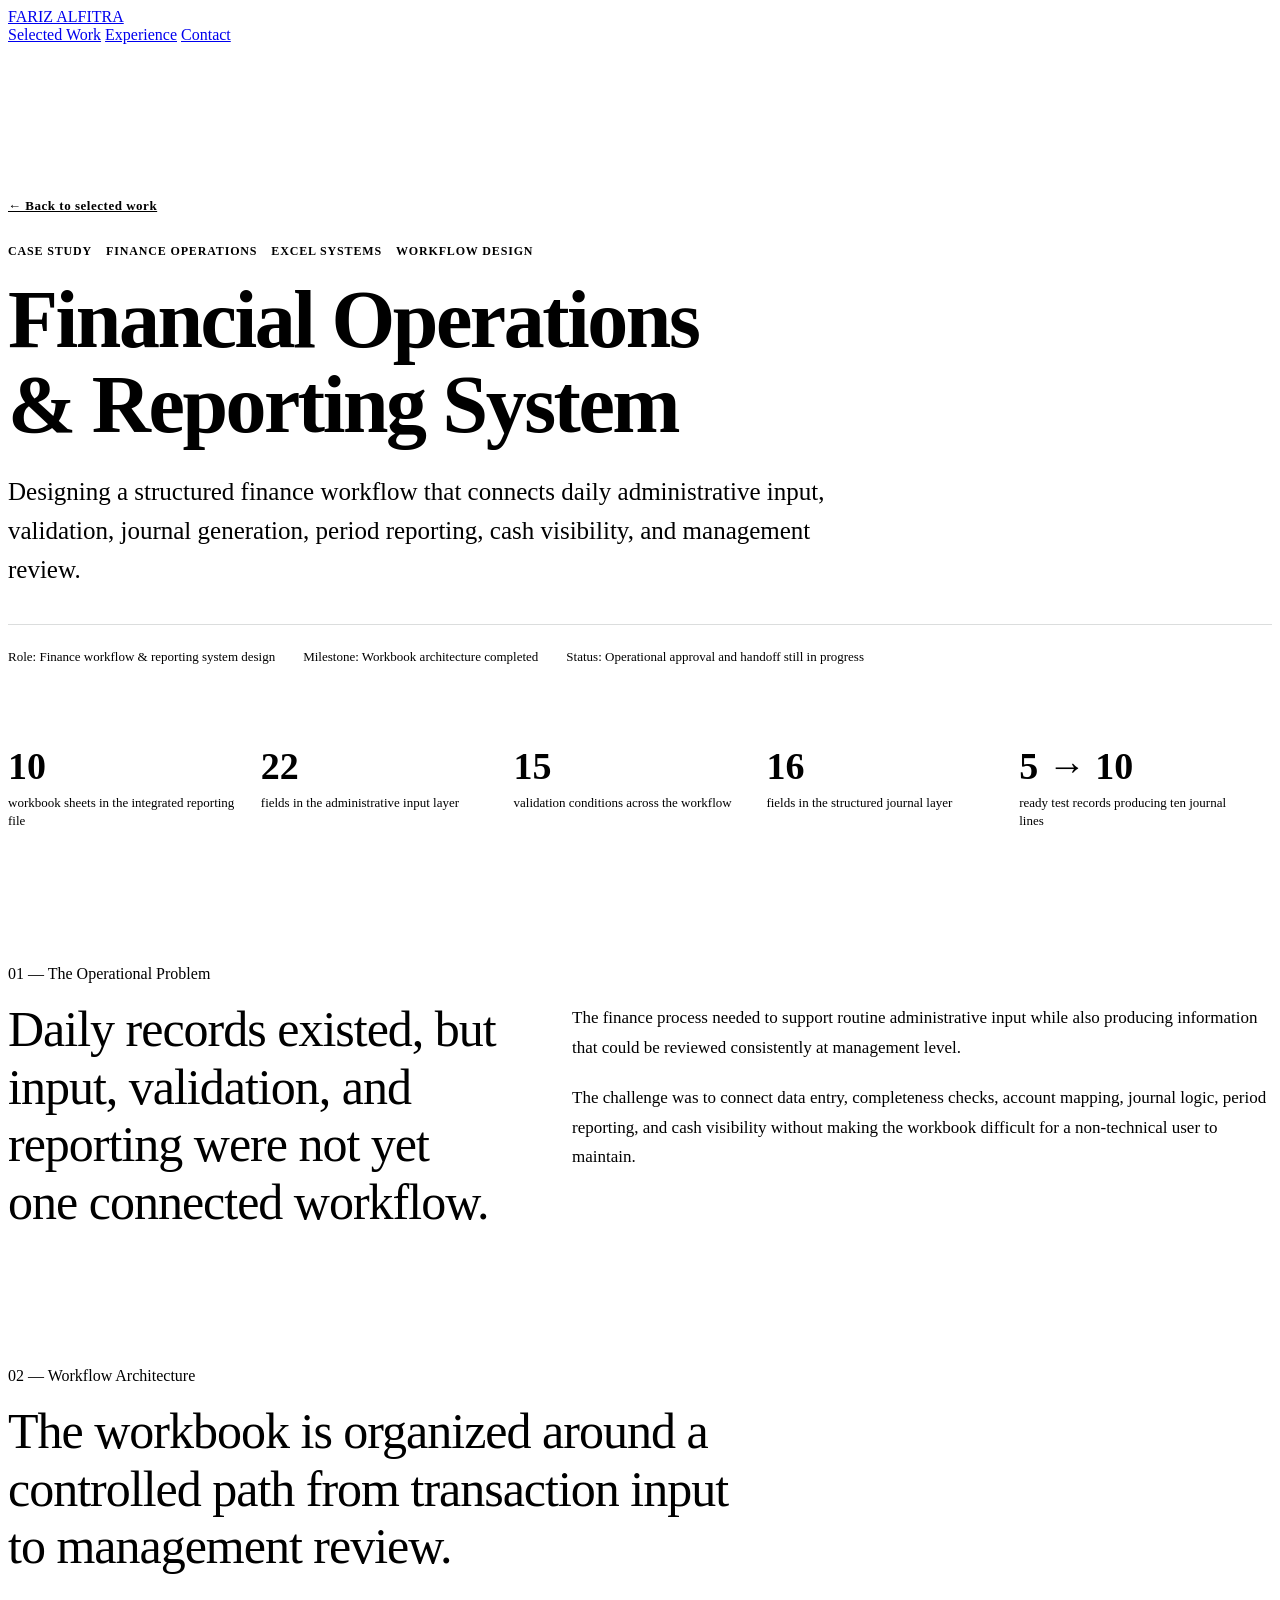
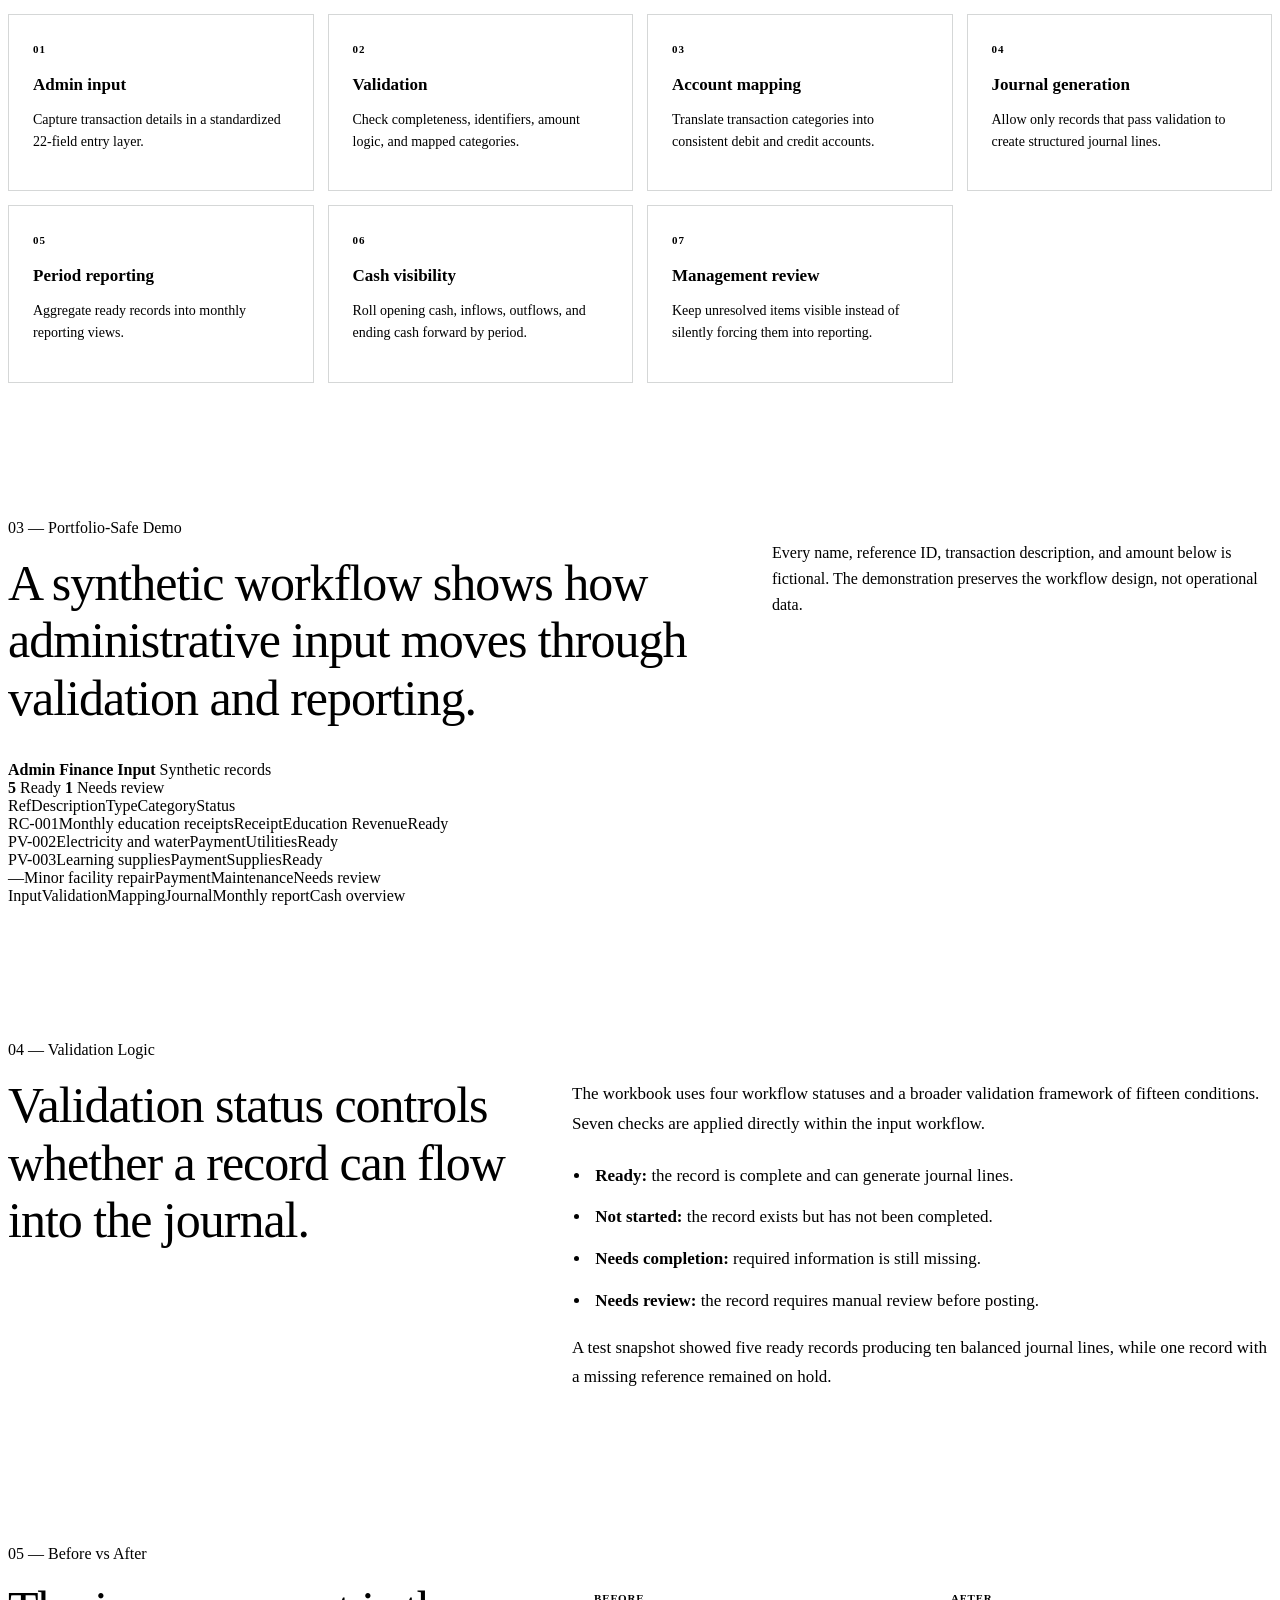
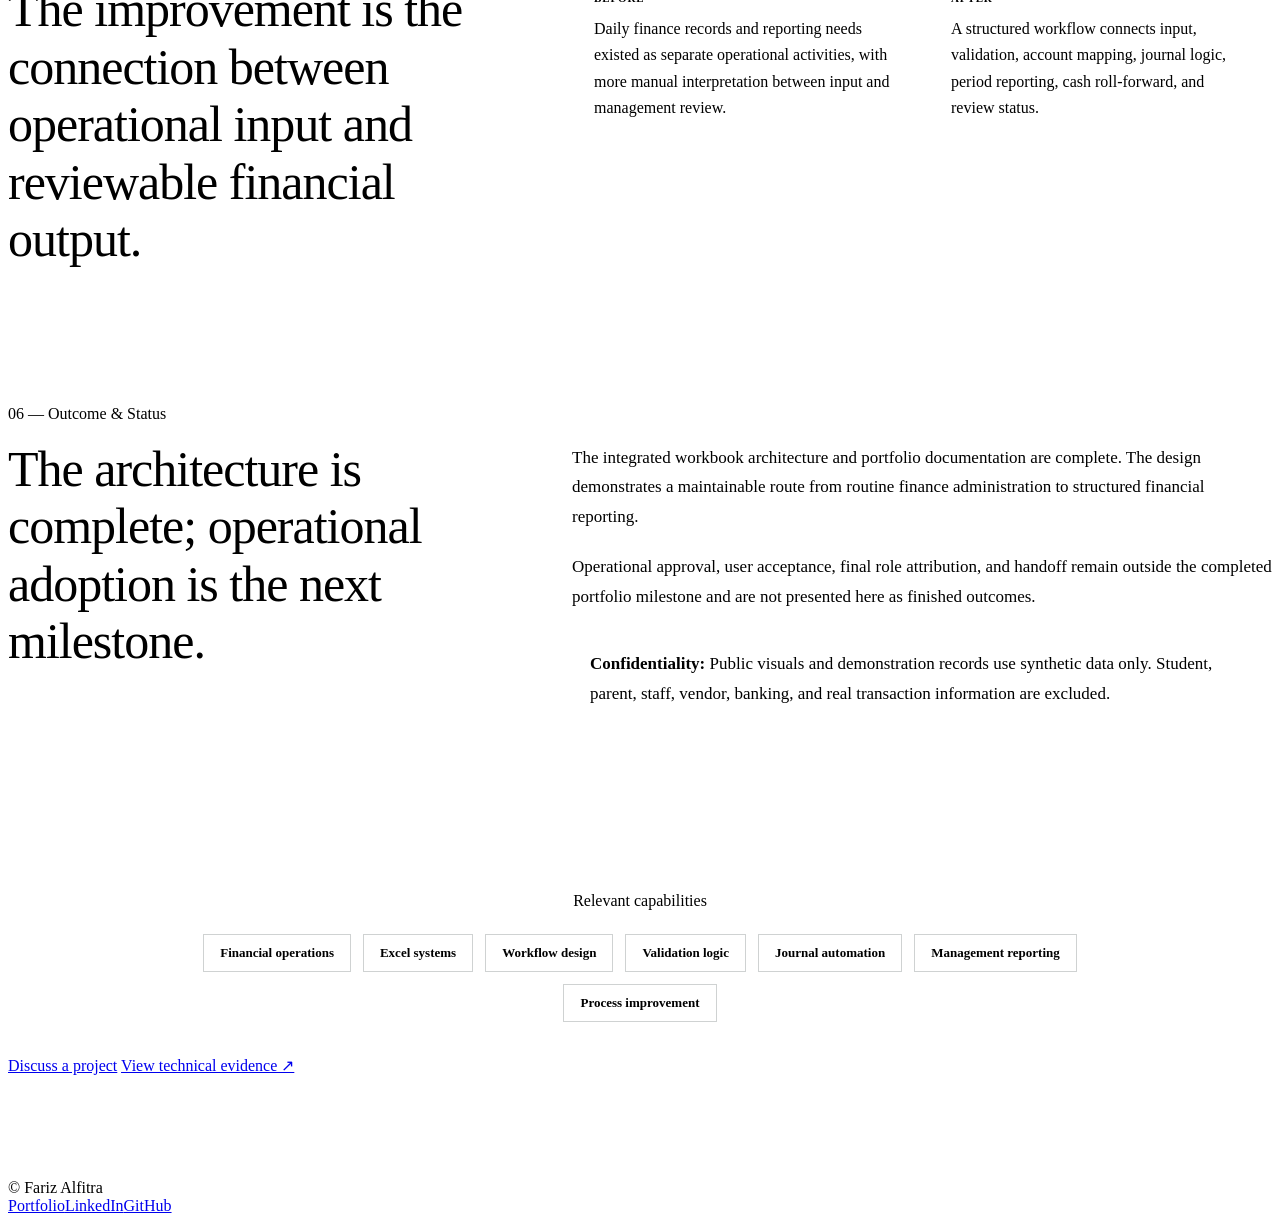
==== case-studies/financial-operations-reporting-system.html @ 6edcca2e "Add P-002 financial operations case study" ====
<!DOCTYPE html>
<html lang="en">
<head>
  <meta charset="utf-8" />
  <meta name="viewport" content="width=device-width, initial-scale=1.0" />
  <title>Financial Operations &amp; Reporting System — Fariz Alfitra</title>
  <meta name="description" content="A real-world financial operations and reporting case study covering admin input, validation, journal generation, period reporting, cash visibility, and management review." />
  <link rel="icon" href="../images/favicon.svg" type="image/svg+xml" />
  <link rel="preconnect" href="https://fonts.googleapis.com" />
  <link rel="preconnect" href="https://fonts.gstatic.com" crossorigin />
  <link rel="stylesheet" href="https://fonts.googleapis.com/css2?family=EB+Garamond:wght@400..700&family=Public+Sans:wght@400;500;600;700&display=swap" />
  <link rel="stylesheet" href="../assets/css/style.css" />
  <link rel="stylesheet" href="../assets/css/case-study.css" />
</head>
<body>
  <nav class="site-nav" aria-label="Primary">
    <div class="site-nav__inner">
      <a class="brand" href="../index.html">FARIZ ALFITRA</a>
      <div class="nav-links">
        <a href="../index.html#work">Selected Work</a>
        <a href="../index.html#experience">Experience</a>
        <a href="../index.html#contact">Contact</a>
      </div>
    </div>
  </nav>

  <main class="case-page">
    <header class="container case-hero">
      <a class="case-back" href="../index.html#work">← Back to selected work</a>
      <div class="case-eyebrow" aria-label="Case study categories">
        <span>Case study</span>
        <span>Finance operations</span>
        <span>Excel systems</span>
        <span>Workflow design</span>
      </div>
      <h1>Financial Operations &amp; Reporting System</h1>
      <p class="case-hero__lede">Designing a structured finance workflow that connects daily administrative input, validation, journal generation, period reporting, cash visibility, and management review.</p>
      <div class="case-hero__meta">
        <span>Role: Finance workflow &amp; reporting system design</span>
        <span>Milestone: Workbook architecture completed</span>
        <span>Status: Operational approval and handoff still in progress</span>
      </div>
    </header>

    <section class="container case-metrics" aria-label="Verified project scale">
      <article><strong>10</strong><span>workbook sheets in the integrated reporting file</span></article>
      <article><strong>22</strong><span>fields in the administrative input layer</span></article>
      <article><strong>15</strong><span>validation conditions across the workflow</span></article>
      <article><strong>16</strong><span>fields in the structured journal layer</span></article>
      <article><strong>5 → 10</strong><span>ready test records producing ten journal lines</span></article>
    </section>

    <section class="container case-section case-two-col">
      <div class="case-section__intro">
        <p class="section-number">01 — The Operational Problem</p>
        <h2>Daily records existed, but input, validation, and reporting were not yet one connected workflow.</h2>
      </div>
      <div class="case-copy">
        <p>The finance process needed to support routine administrative input while also producing information that could be reviewed consistently at management level.</p>
        <p>The challenge was to connect data entry, completeness checks, account mapping, journal logic, period reporting, and cash visibility without making the workbook difficult for a non-technical user to maintain.</p>
      </div>
    </section>

    <section class="container case-section">
      <div class="case-section__intro case-section__intro--wide">
        <p class="section-number">02 — Workflow Architecture</p>
        <h2>The workbook is organized around a controlled path from transaction input to management review.</h2>
      </div>
      <div class="workflow-grid workflow-grid--seven">
        <article><span>01</span><h3>Admin input</h3><p>Capture transaction details in a standardized 22-field entry layer.</p></article>
        <article><span>02</span><h3>Validation</h3><p>Check completeness, identifiers, amount logic, and mapped categories.</p></article>
        <article><span>03</span><h3>Account mapping</h3><p>Translate transaction categories into consistent debit and credit accounts.</p></article>
        <article><span>04</span><h3>Journal generation</h3><p>Allow only records that pass validation to create structured journal lines.</p></article>
        <article><span>05</span><h3>Period reporting</h3><p>Aggregate ready records into monthly reporting views.</p></article>
        <article><span>06</span><h3>Cash visibility</h3><p>Roll opening cash, inflows, outflows, and ending cash forward by period.</p></article>
        <article><span>07</span><h3>Management review</h3><p>Keep unresolved items visible instead of silently forcing them into reporting.</p></article>
      </div>
    </section>

    <section class="container case-section">
      <div class="case-section__head">
        <div class="case-section__intro">
          <p class="section-number">03 — Portfolio-Safe Demo</p>
          <h2>A synthetic workflow shows how administrative input moves through validation and reporting.</h2>
        </div>
        <p>Every name, reference ID, transaction description, and amount below is fictional. The demonstration preserves the workflow design, not operational data.</p>
      </div>

      <div class="ops-demo" aria-label="Synthetic operational finance workflow">
        <div class="ops-demo__header">
          <div>
            <strong>Admin Finance Input</strong>
            <span>Synthetic records</span>
          </div>
          <div class="ops-demo__summary">
            <span><b>5</b> Ready</span>
            <span><b>1</b> Needs review</span>
          </div>
        </div>
        <div class="ops-table" role="table" aria-label="Synthetic transaction input table">
          <div class="ops-table__row ops-table__head" role="row">
            <span>Ref</span><span>Description</span><span>Type</span><span>Category</span><span>Status</span>
          </div>
          <div class="ops-table__row" role="row"><span>RC-001</span><span>Monthly education receipts</span><span>Receipt</span><span>Education Revenue</span><span class="ops-status ops-status--ready">Ready</span></div>
          <div class="ops-table__row" role="row"><span>PV-002</span><span>Electricity and water</span><span>Payment</span><span>Utilities</span><span class="ops-status ops-status--ready">Ready</span></div>
          <div class="ops-table__row" role="row"><span>PV-003</span><span>Learning supplies</span><span>Payment</span><span>Supplies</span><span class="ops-status ops-status--ready">Ready</span></div>
          <div class="ops-table__row" role="row"><span>—</span><span>Minor facility repair</span><span>Payment</span><span>Maintenance</span><span class="ops-status ops-status--review">Needs review</span></div>
        </div>
        <div class="ops-flow">
          <span>Input</span><span>Validation</span><span>Mapping</span><span>Journal</span><span>Monthly report</span><span>Cash overview</span>
        </div>
      </div>
    </section>

    <section class="container case-section case-two-col">
      <div class="case-section__intro">
        <p class="section-number">04 — Validation Logic</p>
        <h2>Validation status controls whether a record can flow into the journal.</h2>
      </div>
      <div class="case-copy">
        <p>The workbook uses four workflow statuses and a broader validation framework of fifteen conditions. Seven checks are applied directly within the input workflow.</p>
        <ul class="case-list">
          <li><strong>Ready:</strong> the record is complete and can generate journal lines.</li>
          <li><strong>Not started:</strong> the record exists but has not been completed.</li>
          <li><strong>Needs completion:</strong> required information is still missing.</li>
          <li><strong>Needs review:</strong> the record requires manual review before posting.</li>
        </ul>
        <p>A test snapshot showed five ready records producing ten balanced journal lines, while one record with a missing reference remained on hold.</p>
      </div>
    </section>

    <section class="container case-section case-two-col">
      <div class="case-section__intro">
        <p class="section-number">05 — Before vs After</p>
        <h2>The improvement is the connection between operational input and reviewable financial output.</h2>
      </div>
      <div class="before-after">
        <article><span>Before</span><p>Daily finance records and reporting needs existed as separate operational activities, with more manual interpretation between input and management review.</p></article>
        <article><span>After</span><p>A structured workflow connects input, validation, account mapping, journal logic, period reporting, cash roll-forward, and review status.</p></article>
      </div>
    </section>

    <section class="container case-section case-two-col">
      <div class="case-section__intro">
        <p class="section-number">06 — Outcome &amp; Status</p>
        <h2>The architecture is complete; operational adoption is the next milestone.</h2>
      </div>
      <div class="case-copy">
        <p>The integrated workbook architecture and portfolio documentation are complete. The design demonstrates a maintainable route from routine finance administration to structured financial reporting.</p>
        <p>Operational approval, user acceptance, final role attribution, and handoff remain outside the completed portfolio milestone and are not presented here as finished outcomes.</p>
        <p class="case-note"><strong>Confidentiality:</strong> Public visuals and demonstration records use synthetic data only. Student, parent, staff, vendor, banking, and real transaction information are excluded.</p>
      </div>
    </section>

    <section class="container case-cta">
      <p class="eyebrow">Relevant capabilities</p>
      <div class="case-capabilities" aria-label="Relevant capabilities">
        <span>Financial operations</span>
        <span>Excel systems</span>
        <span>Workflow design</span>
        <span>Validation logic</span>
        <span>Journal automation</span>
        <span>Management reporting</span>
        <span>Process improvement</span>
      </div>
      <div class="hero__actions case-cta__actions">
        <a class="btn btn--primary" href="../index.html#contact">Discuss a project</a>
        <a class="btn btn--ghost" href="https://github.com/alfitraaa/alfitraaa.github.io/tree/main/case-studies" target="_blank" rel="noopener">View technical evidence ↗</a>
      </div>
    </section>
  </main>

  <footer class="site-footer">
    <div class="site-footer__inner">
      <div class="site-footer__copy">© Fariz Alfitra</div>
      <div class="site-footer__links"><a href="../index.html">Portfolio</a><a href="https://www.linkedin.com/in/farizalfitra/" target="_blank" rel="noopener">LinkedIn</a><a href="https://github.com/alfitraaa" target="_blank" rel="noopener">GitHub</a></div>
    </div>
  </footer>
</body>
</html>
---- assets/css/case-study.css ----
.case-page{padding-top:64px}.case-hero{padding-top:88px;padding-bottom:56px}.case-back{display:inline-block;margin-bottom:30px;font-family:var(--font-sans);font-size:13px;font-weight:600;letter-spacing:.04em;color:var(--on-surface-variant)}.case-back:hover,.case-back:focus-visible{color:var(--secondary)}.case-eyebrow{display:flex;flex-wrap:wrap;gap:8px 14px;margin-bottom:18px}.case-eyebrow span{font-family:var(--font-sans);font-size:12px;font-weight:600;letter-spacing:.07em;text-transform:uppercase;color:var(--on-surface-variant)}.case-hero h1{font-family:var(--font-serif);font-size:clamp(48px,6.4vw,84px);font-weight:600;line-height:1.04;letter-spacing:-.03em;max-width:18ch;margin:0 0 26px}.case-hero__lede{font-size:clamp(19px,2vw,25px);line-height:1.55;color:var(--on-surface-variant);max-width:52rem}.case-hero__meta{display:flex;flex-wrap:wrap;gap:10px 28px;margin-top:34px;padding-top:24px;border-top:.5px solid rgba(196,199,199,.6);font-size:13px;color:var(--on-surface-variant)}.case-metrics{display:grid;grid-template-columns:repeat(2,minmax(0,1fr));border-top:.5px solid var(--outline-variant);border-bottom:.5px solid var(--outline-variant)}.case-metrics article{padding:26px 18px 26px 0}.case-metrics strong{display:block;font-family:var(--font-serif);font-size:38px;font-weight:600;line-height:1;color:var(--on-surface)}.case-metrics span{display:block;margin-top:9px;font-size:13px;line-height:1.45;color:var(--on-surface-variant);max-width:16rem}.case-section{padding-top:92px;padding-bottom:28px}.case-section h2{font-family:var(--font-serif);font-size:clamp(32px,4vw,50px);font-weight:500;line-height:1.15;letter-spacing:-.02em}.case-section__intro .section-number{margin-bottom:18px}.case-section__intro h2{margin:0}.case-section__intro--wide{max-width:48rem}.case-two-col{display:grid;grid-template-columns:1fr;gap:30px;align-items:start}.case-copy{font-size:17px;line-height:1.75;color:var(--on-surface-variant);padding-top:37px}.case-copy p+p{margin-top:20px}.workflow-grid{display:grid;grid-template-columns:1fr;gap:14px;margin-top:38px}.workflow-grid article{padding:24px;border:.5px solid rgba(196,199,199,.7);background:var(--surface-container-low)}.workflow-grid article>span{font-family:var(--font-sans);font-size:11px;font-weight:700;letter-spacing:.08em;color:var(--secondary)}.workflow-grid h3{font-size:17px;font-weight:600;margin:18px 0 8px}.workflow-grid p{font-size:14px;line-height:1.55;color:var(--on-surface-variant)}.case-section__head{display:grid;grid-template-columns:1fr;gap:28px;margin-bottom:34px;align-items:start}.case-section__head>p{color:var(--on-surface-variant);line-height:1.65;margin:0;padding-top:37px}.demo-dashboard{padding:22px;background:#f7f4ed;border:.5px solid #c8c2b7}.demo-dashboard__title{font-family:var(--font-serif);font-size:25px;font-weight:600}.demo-dashboard__title span{display:block;margin-top:5px;font-family:var(--font-sans);font-size:11px;font-weight:600;letter-spacing:.1em;text-transform:uppercase;color:#8b6f59}.demo-kpis{display:grid;grid-template-columns:repeat(2,1fr);gap:10px;margin:22px 0}.demo-kpis article{padding:16px;background:#fff;border:.5px solid #d8d2c7}.demo-kpis span{display:block;font-size:11px;color:#6f6a63}.demo-kpis strong{display:block;margin-top:6px;font-size:20px}.demo-panels{display:grid;grid-template-columns:1fr;gap:10px}.demo-panel{padding:18px;background:#fff;border:.5px solid #d8d2c7}.demo-panel h3{font-size:13px;font-weight:700;margin-bottom:14px}.bar-row{display:grid;grid-template-columns:34px 1fr 54px;gap:10px;align-items:center;margin:11px 0;font-size:11px}.bar-row i{display:block;height:8px;background:linear-gradient(90deg,#2f3437 var(--w),#ece7de var(--w));border-radius:99px}.bar-row b{text-align:right}.status-row{display:grid;grid-template-columns:12px 1fr auto;gap:8px;align-items:center;margin:12px 0;font-size:12px}.status-dot{width:8px;height:8px;border-radius:50%}.status-dot--ok{background:#4d8a64}.status-dot--review{background:#c4933f}.demo-panel hr{border:0;border-top:.5px solid #ddd6cb;margin:18px 0}.case-list{margin-top:22px;padding-left:1.2rem;list-style:disc}.case-list li{margin-bottom:12px;padding-left:4px}.before-after{display:grid;grid-template-columns:1fr;gap:14px;padding-top:37px}.before-after article{padding:22px;border-top:2px solid var(--outline-variant);background:var(--surface-container-low)}.before-after article:last-child{border-top-color:var(--secondary)}.before-after span{font-family:var(--font-sans);font-size:11px;font-weight:700;letter-spacing:.08em;text-transform:uppercase;color:var(--secondary)}.before-after p{margin-top:10px;color:var(--on-surface-variant);line-height:1.65}.case-note{padding:18px;background:var(--surface-container-low);border-left:3px solid var(--secondary)}.case-cta{padding-top:104px;padding-bottom:104px}.case-cta>.eyebrow{text-align:center;margin-bottom:24px}.case-capabilities{display:flex;flex-wrap:wrap;justify-content:center;gap:12px;margin:0 auto 34px;max-width:62rem}.case-capabilities span{padding:10px 16px;border:.5px solid rgba(196,199,199,.8);background:var(--surface-container-low);font-family:var(--font-sans);font-size:13px;font-weight:600;color:var(--on-surface)}.case-cta__actions{justify-content:center}.case-visual-link{display:block}.case-visual-link img{display:block;width:100%;aspect-ratio:4/3;object-fit:cover;border:.5px solid var(--outline-variant);transition:transform .2s ease,border-color .2s ease}.case-visual-link:hover img,.case-visual-link:focus-visible img{transform:translateY(-2px);border-color:var(--secondary)}.case-more{display:inline-flex;margin-top:10px;font-family:var(--font-sans);font-size:12px;font-weight:700;letter-spacing:.04em;color:var(--secondary)}@media(min-width:768px){.case-metrics{grid-template-columns:repeat(5,minmax(0,1fr))}.case-metrics article{padding-right:24px}.case-two-col{grid-template-columns:5fr 7fr;gap:64px;align-items:start}.workflow-grid{grid-template-columns:repeat(4,1fr)}.workflow-grid article:nth-child(n+5){grid-column:span 1}.case-section__head{grid-template-columns:7fr 5fr;gap:64px;align-items:start}.demo-kpis{grid-template-columns:repeat(4,1fr)}.demo-panels{grid-template-columns:2fr 1fr}.before-after{grid-template-columns:1fr 1fr}}@media(max-width:767px){.case-copy,.case-section__head>p,.before-after{padding-top:0}.case-hero h1{max-width:12ch}.case-capabilities{justify-content:flex-start}.case-cta>.eyebrow{text-align:left}.case-cta__actions{justify-content:flex-start}}
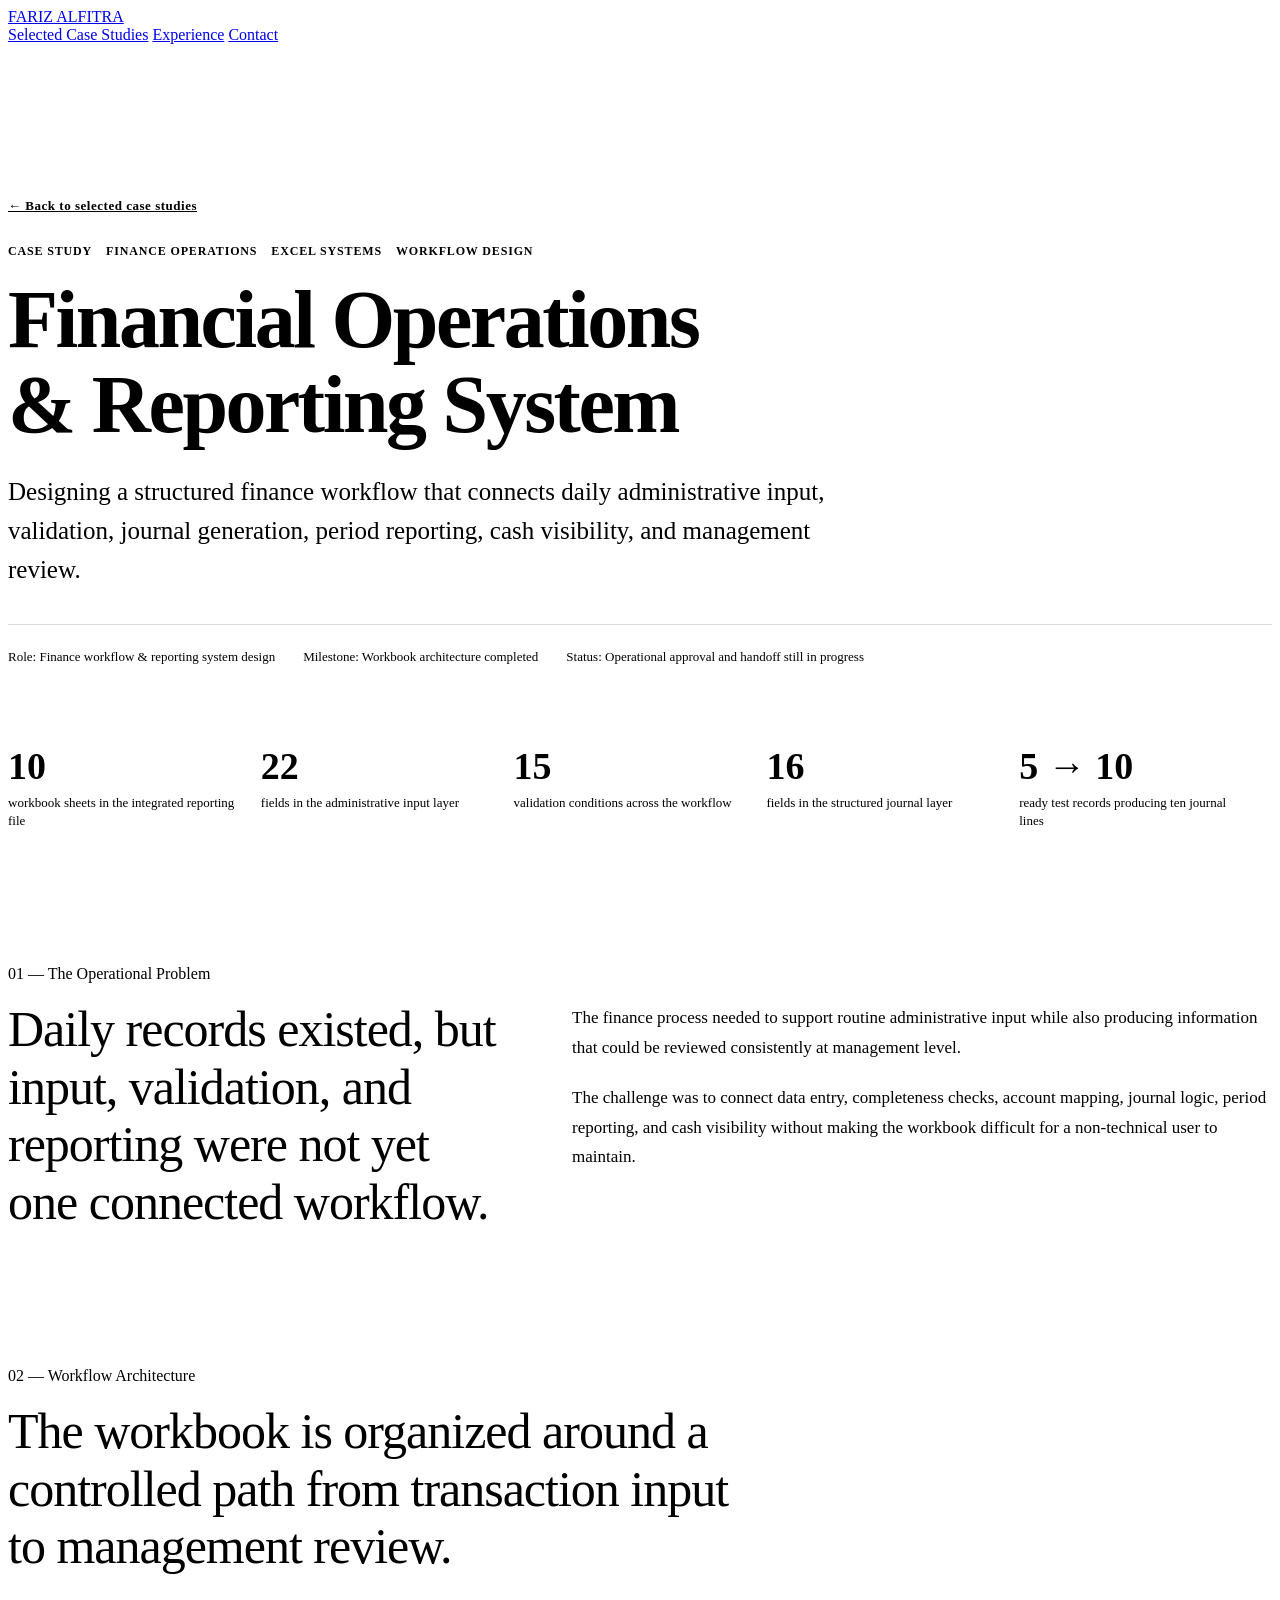
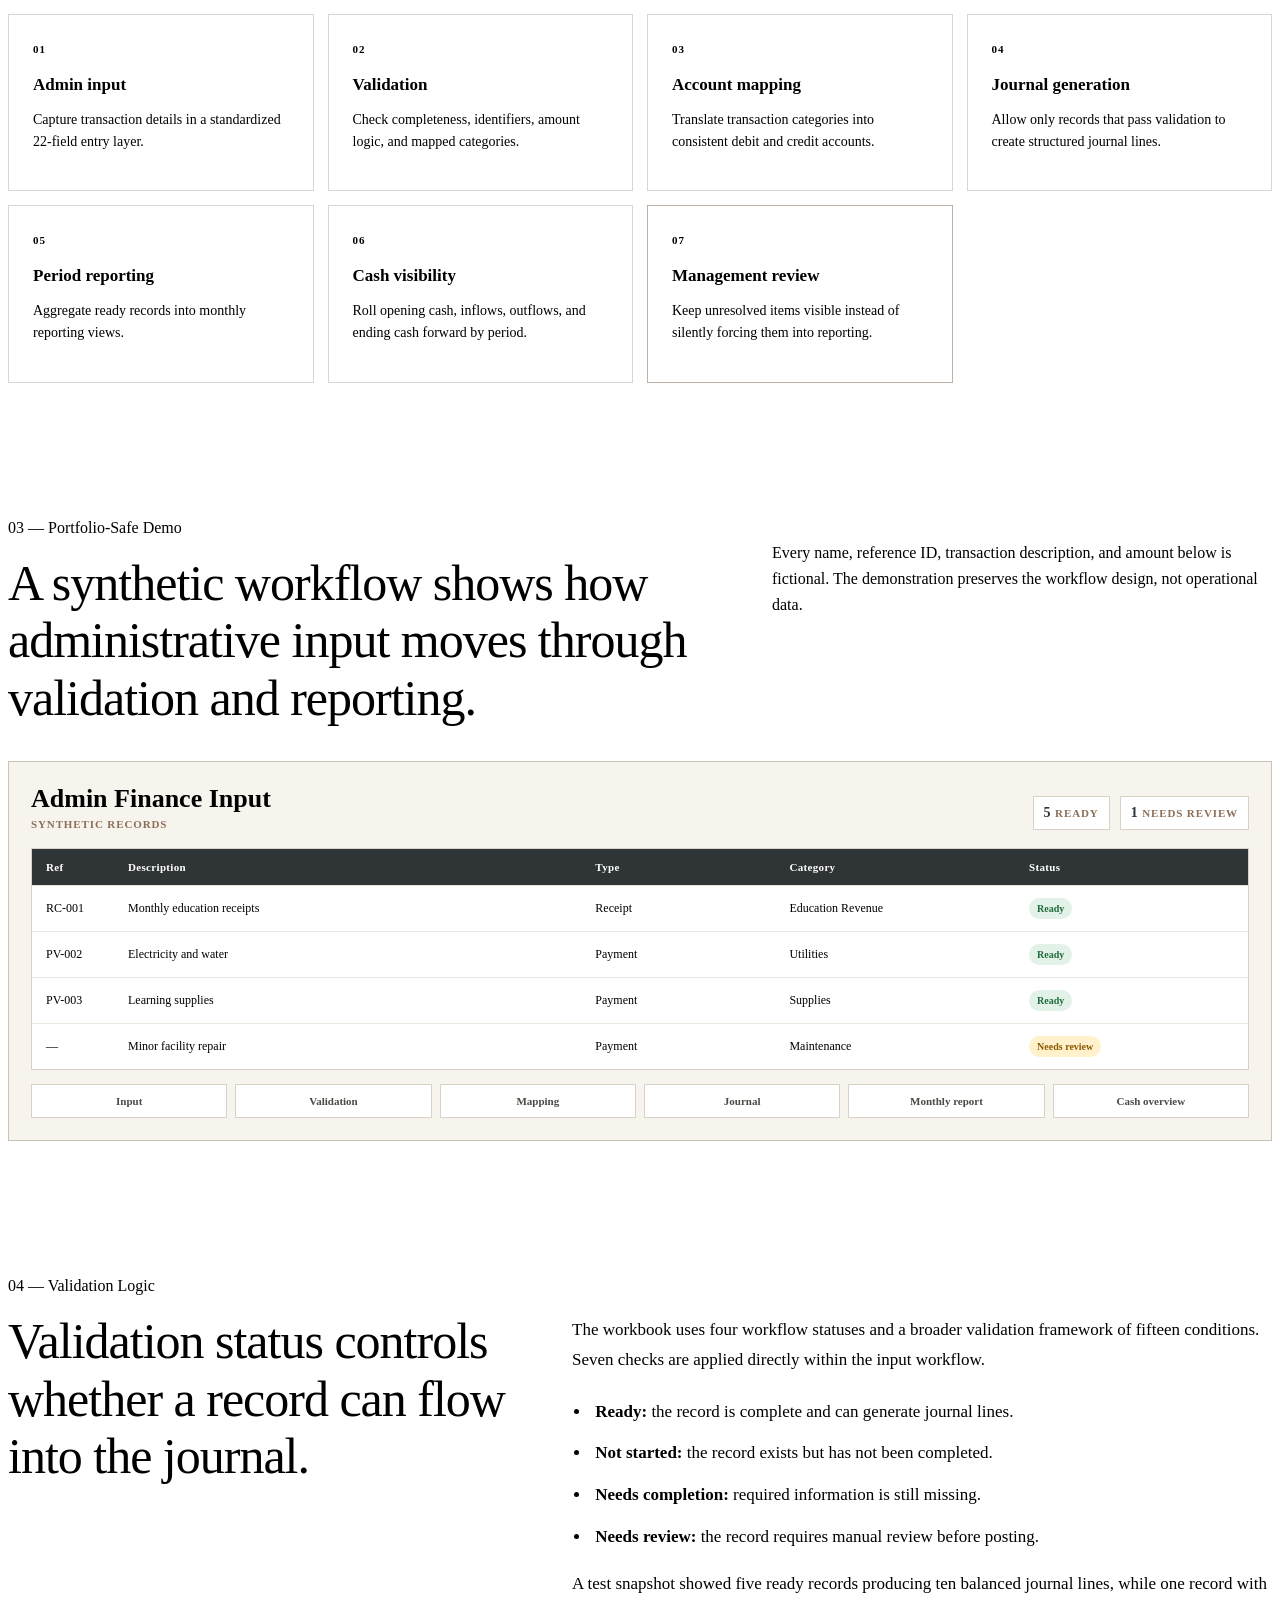
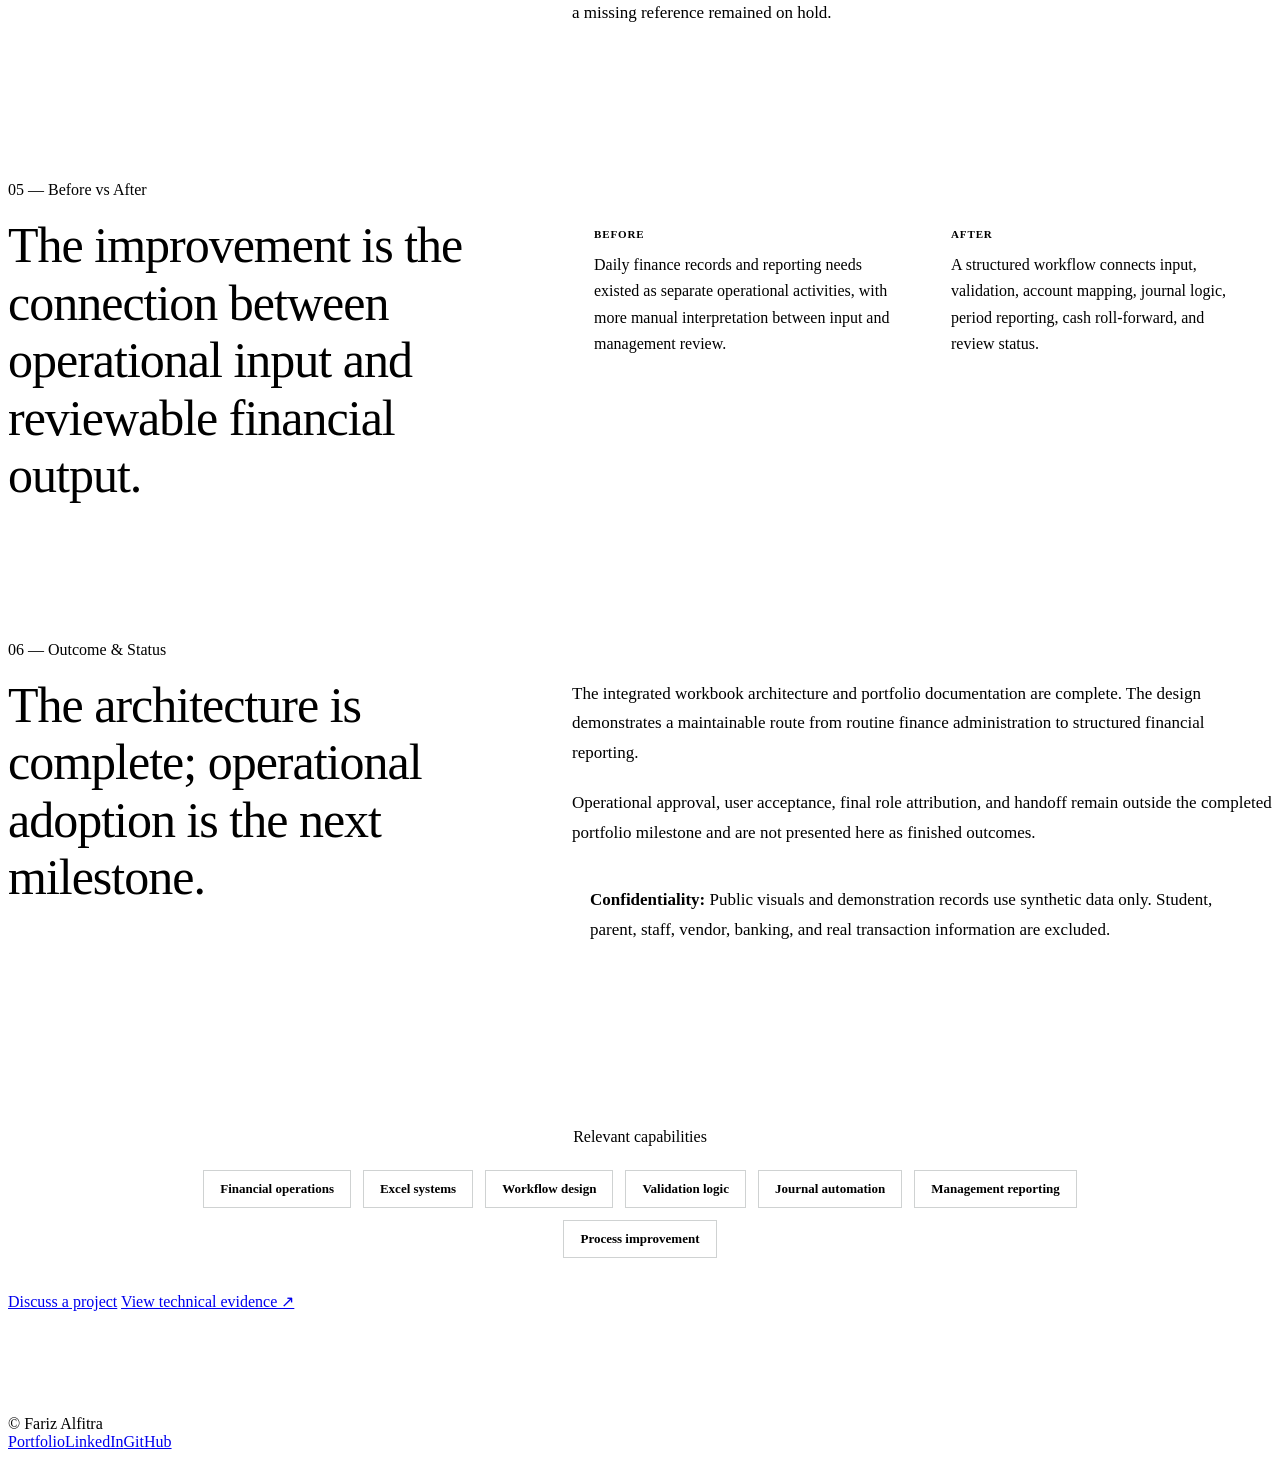
==== commit a1985abf: "Align case study navigation wording" ====
--- a/case-studies/financial-operations-reporting-system.html
+++ b/case-studies/financial-operations-reporting-system.html
@@ -17,7 +17,7 @@
     <div class="site-nav__inner">
       <a class="brand" href="../index.html">FARIZ ALFITRA</a>
       <div class="nav-links">
-        <a href="../index.html#work">Selected Work</a>
+        <a href="../index.html#work">Selected Case Studies</a>
         <a href="../index.html#experience">Experience</a>
         <a href="../index.html#contact">Contact</a>
       </div>
@@ -26,7 +26,7 @@
 
   <main class="case-page">
     <header class="container case-hero">
-      <a class="case-back" href="../index.html#work">← Back to selected work</a>
+      <a class="case-back" href="../index.html#work">← Back to selected case studies</a>
       <div class="case-eyebrow" aria-label="Case study categories">
         <span>Case study</span>
         <span>Finance operations</span>
--- a/assets/css/case-study.css
+++ b/assets/css/case-study.css
@@ -1 +1 @@
-.case-page{padding-top:64px}.case-hero{padding-top:88px;padding-bottom:56px}.case-back{display:inline-block;margin-bottom:30px;font-family:var(--font-sans);font-size:13px;font-weight:600;letter-spacing:.04em;color:var(--on-surface-variant)}.case-back:hover,.case-back:focus-visible{color:var(--secondary)}.case-eyebrow{display:flex;flex-wrap:wrap;gap:8px 14px;margin-bottom:18px}.case-eyebrow span{font-family:var(--font-sans);font-size:12px;font-weight:600;letter-spacing:.07em;text-transform:uppercase;color:var(--on-surface-variant)}.case-hero h1{font-family:var(--font-serif);font-size:clamp(48px,6.4vw,84px);font-weight:600;line-height:1.04;letter-spacing:-.03em;max-width:18ch;margin:0 0 26px}.case-hero__lede{font-size:clamp(19px,2vw,25px);line-height:1.55;color:var(--on-surface-variant);max-width:52rem}.case-hero__meta{display:flex;flex-wrap:wrap;gap:10px 28px;margin-top:34px;padding-top:24px;border-top:.5px solid rgba(196,199,199,.6);font-size:13px;color:var(--on-surface-variant)}.case-metrics{display:grid;grid-template-columns:repeat(2,minmax(0,1fr));border-top:.5px solid var(--outline-variant);border-bottom:.5px solid var(--outline-variant)}.case-metrics article{padding:26px 18px 26px 0}.case-metrics strong{display:block;font-family:var(--font-serif);font-size:38px;font-weight:600;line-height:1;color:var(--on-surface)}.case-metrics span{display:block;margin-top:9px;font-size:13px;line-height:1.45;color:var(--on-surface-variant);max-width:16rem}.case-section{padding-top:92px;padding-bottom:28px}.case-section h2{font-family:var(--font-serif);font-size:clamp(32px,4vw,50px);font-weight:500;line-height:1.15;letter-spacing:-.02em}.case-section__intro .section-number{margin-bottom:18px}.case-section__intro h2{margin:0}.case-section__intro--wide{max-width:48rem}.case-two-col{display:grid;grid-template-columns:1fr;gap:30px;align-items:start}.case-copy{font-size:17px;line-height:1.75;color:var(--on-surface-variant);padding-top:37px}.case-copy p+p{margin-top:20px}.workflow-grid{display:grid;grid-template-columns:1fr;gap:14px;margin-top:38px}.workflow-grid article{padding:24px;border:.5px solid rgba(196,199,199,.7);background:var(--surface-container-low)}.workflow-grid article>span{font-family:var(--font-sans);font-size:11px;font-weight:700;letter-spacing:.08em;color:var(--secondary)}.workflow-grid h3{font-size:17px;font-weight:600;margin:18px 0 8px}.workflow-grid p{font-size:14px;line-height:1.55;color:var(--on-surface-variant)}.case-section__head{display:grid;grid-template-columns:1fr;gap:28px;margin-bottom:34px;align-items:start}.case-section__head>p{color:var(--on-surface-variant);line-height:1.65;margin:0;padding-top:37px}.demo-dashboard{padding:22px;background:#f7f4ed;border:.5px solid #c8c2b7}.demo-dashboard__title{font-family:var(--font-serif);font-size:25px;font-weight:600}.demo-dashboard__title span{display:block;margin-top:5px;font-family:var(--font-sans);font-size:11px;font-weight:600;letter-spacing:.1em;text-transform:uppercase;color:#8b6f59}.demo-kpis{display:grid;grid-template-columns:repeat(2,1fr);gap:10px;margin:22px 0}.demo-kpis article{padding:16px;background:#fff;border:.5px solid #d8d2c7}.demo-kpis span{display:block;font-size:11px;color:#6f6a63}.demo-kpis strong{display:block;margin-top:6px;font-size:20px}.demo-panels{display:grid;grid-template-columns:1fr;gap:10px}.demo-panel{padding:18px;background:#fff;border:.5px solid #d8d2c7}.demo-panel h3{font-size:13px;font-weight:700;margin-bottom:14px}.bar-row{display:grid;grid-template-columns:34px 1fr 54px;gap:10px;align-items:center;margin:11px 0;font-size:11px}.bar-row i{display:block;height:8px;background:linear-gradient(90deg,#2f3437 var(--w),#ece7de var(--w));border-radius:99px}.bar-row b{text-align:right}.status-row{display:grid;grid-template-columns:12px 1fr auto;gap:8px;align-items:center;margin:12px 0;font-size:12px}.status-dot{width:8px;height:8px;border-radius:50%}.status-dot--ok{background:#4d8a64}.status-dot--review{background:#c4933f}.demo-panel hr{border:0;border-top:.5px solid #ddd6cb;margin:18px 0}.case-list{margin-top:22px;padding-left:1.2rem;list-style:disc}.case-list li{margin-bottom:12px;padding-left:4px}.before-after{display:grid;grid-template-columns:1fr;gap:14px;padding-top:37px}.before-after article{padding:22px;border-top:2px solid var(--outline-variant);background:var(--surface-container-low)}.before-after article:last-child{border-top-color:var(--secondary)}.before-after span{font-family:var(--font-sans);font-size:11px;font-weight:700;letter-spacing:.08em;text-transform:uppercase;color:var(--secondary)}.before-after p{margin-top:10px;color:var(--on-surface-variant);line-height:1.65}.case-note{padding:18px;background:var(--surface-container-low);border-left:3px solid var(--secondary)}.case-cta{padding-top:104px;padding-bottom:104px}.case-cta>.eyebrow{text-align:center;margin-bottom:24px}.case-capabilities{display:flex;flex-wrap:wrap;justify-content:center;gap:12px;margin:0 auto 34px;max-width:62rem}.case-capabilities span{padding:10px 16px;border:.5px solid rgba(196,199,199,.8);background:var(--surface-container-low);font-family:var(--font-sans);font-size:13px;font-weight:600;color:var(--on-surface)}.case-cta__actions{justify-content:center}.case-visual-link{display:block}.case-visual-link img{display:block;width:100%;aspect-ratio:4/3;object-fit:cover;border:.5px solid var(--outline-variant);transition:transform .2s ease,border-color .2s ease}.case-visual-link:hover img,.case-visual-link:focus-visible img{transform:translateY(-2px);border-color:var(--secondary)}.case-more{display:inline-flex;margin-top:10px;font-family:var(--font-sans);font-size:12px;font-weight:700;letter-spacing:.04em;color:var(--secondary)}@media(min-width:768px){.case-metrics{grid-template-columns:repeat(5,minmax(0,1fr))}.case-metrics article{padding-right:24px}.case-two-col{grid-template-columns:5fr 7fr;gap:64px;align-items:start}.workflow-grid{grid-template-columns:repeat(4,1fr)}.workflow-grid article:nth-child(n+5){grid-column:span 1}.case-section__head{grid-template-columns:7fr 5fr;gap:64px;align-items:start}.demo-kpis{grid-template-columns:repeat(4,1fr)}.demo-panels{grid-template-columns:2fr 1fr}.before-after{grid-template-columns:1fr 1fr}}@media(max-width:767px){.case-copy,.case-section__head>p,.before-after{padding-top:0}.case-hero h1{max-width:12ch}.case-capabilities{justify-content:flex-start}.case-cta>.eyebrow{text-align:left}.case-cta__actions{justify-content:flex-start}}+.case-page{padding-top:64px}.case-hero{padding-top:88px;padding-bottom:56px}.case-back{display:inline-block;margin-bottom:30px;font-family:var(--font-sans);font-size:13px;font-weight:600;letter-spacing:.04em;color:var(--on-surface-variant)}.case-back:hover,.case-back:focus-visible{color:var(--secondary)}.case-eyebrow{display:flex;flex-wrap:wrap;gap:8px 14px;margin-bottom:18px}.case-eyebrow span{font-family:var(--font-sans);font-size:12px;font-weight:600;letter-spacing:.07em;text-transform:uppercase;color:var(--on-surface-variant)}.case-hero h1{font-family:var(--font-serif);font-size:clamp(48px,6.4vw,84px);font-weight:600;line-height:1.04;letter-spacing:-.03em;max-width:18ch;margin:0 0 26px}.case-hero__lede{font-size:clamp(19px,2vw,25px);line-height:1.55;color:var(--on-surface-variant);max-width:52rem}.case-hero__meta{display:flex;flex-wrap:wrap;gap:10px 28px;margin-top:34px;padding-top:24px;border-top:.5px solid rgba(196,199,199,.6);font-size:13px;color:var(--on-surface-variant)}.case-metrics{display:grid;grid-template-columns:repeat(2,minmax(0,1fr));border-top:.5px solid var(--outline-variant);border-bottom:.5px solid var(--outline-variant)}.case-metrics article{padding:26px 18px 26px 0}.case-metrics strong{display:block;font-family:var(--font-serif);font-size:38px;font-weight:600;line-height:1;color:var(--on-surface)}.case-metrics span{display:block;margin-top:9px;font-size:13px;line-height:1.45;color:var(--on-surface-variant);max-width:16rem}.case-section{padding-top:92px;padding-bottom:28px}.case-section h2{font-family:var(--font-serif);font-size:clamp(32px,4vw,50px);font-weight:500;line-height:1.15;letter-spacing:-.02em}.case-section__intro .section-number{margin-bottom:18px}.case-section__intro h2{margin:0}.case-section__intro--wide{max-width:48rem}.case-two-col{display:grid;grid-template-columns:1fr;gap:30px;align-items:start}.case-copy{font-size:17px;line-height:1.75;color:var(--on-surface-variant);padding-top:37px}.case-copy p+p{margin-top:20px}.workflow-grid{display:grid;grid-template-columns:1fr;gap:14px;margin-top:38px}.workflow-grid article{padding:24px;border:.5px solid rgba(196,199,199,.7);background:var(--surface-container-low)}.workflow-grid article>span{font-family:var(--font-sans);font-size:11px;font-weight:700;letter-spacing:.08em;color:var(--secondary)}.workflow-grid h3{font-size:17px;font-weight:600;margin:18px 0 8px}.workflow-grid p{font-size:14px;line-height:1.55;color:var(--on-surface-variant)}.case-section__head{display:grid;grid-template-columns:1fr;gap:28px;margin-bottom:34px;align-items:start}.case-section__head>p{color:var(--on-surface-variant);line-height:1.65;margin:0;padding-top:37px}.demo-dashboard{padding:22px;background:#f7f4ed;border:.5px solid #c8c2b7}.demo-dashboard__title{font-family:var(--font-serif);font-size:25px;font-weight:600}.demo-dashboard__title span{display:block;margin-top:5px;font-family:var(--font-sans);font-size:11px;font-weight:600;letter-spacing:.1em;text-transform:uppercase;color:#8b6f59}.demo-kpis{display:grid;grid-template-columns:repeat(2,1fr);gap:10px;margin:22px 0}.demo-kpis article{padding:16px;background:#fff;border:.5px solid #d8d2c7}.demo-kpis span{display:block;font-size:11px;color:#6f6a63}.demo-kpis strong{display:block;margin-top:6px;font-size:20px}.demo-panels{display:grid;grid-template-columns:1fr;gap:10px}.demo-panel{padding:18px;background:#fff;border:.5px solid #d8d2c7}.demo-panel h3{font-size:13px;font-weight:700;margin-bottom:14px}.bar-row{display:grid;grid-template-columns:34px 1fr 54px;gap:10px;align-items:center;margin:11px 0;font-size:11px}.bar-row i{display:block;height:8px;background:linear-gradient(90deg,#2f3437 var(--w),#ece7de var(--w));border-radius:99px}.bar-row b{text-align:right}.status-row{display:grid;grid-template-columns:12px 1fr auto;gap:8px;align-items:center;margin:12px 0;font-size:12px}.status-dot{width:8px;height:8px;border-radius:50%}.status-dot--ok{background:#4d8a64}.status-dot--review{background:#c4933f}.demo-panel hr{border:0;border-top:.5px solid #ddd6cb;margin:18px 0}.case-list{margin-top:22px;padding-left:1.2rem;list-style:disc}.case-list li{margin-bottom:12px;padding-left:4px}.before-after{display:grid;grid-template-columns:1fr;gap:14px;padding-top:37px}.before-after article{padding:22px;border-top:2px solid var(--outline-variant);background:var(--surface-container-low)}.before-after article:last-child{border-top-color:var(--secondary)}.before-after span{font-family:var(--font-sans);font-size:11px;font-weight:700;letter-spacing:.08em;text-transform:uppercase;color:var(--secondary)}.before-after p{margin-top:10px;color:var(--on-surface-variant);line-height:1.65}.case-note{padding:18px;background:var(--surface-container-low);border-left:3px solid var(--secondary)}.case-cta{padding-top:104px;padding-bottom:104px}.case-cta>.eyebrow{text-align:center;margin-bottom:24px}.case-capabilities{display:flex;flex-wrap:wrap;justify-content:center;gap:12px;margin:0 auto 34px;max-width:62rem}.case-capabilities span{padding:10px 16px;border:.5px solid rgba(196,199,199,.8);background:var(--surface-container-low);font-family:var(--font-sans);font-size:13px;font-weight:600;color:var(--on-surface)}.case-cta__actions{justify-content:center}.case-visual-link{display:block}.case-visual-link img{display:block;width:100%;aspect-ratio:4/3;object-fit:cover;border:.5px solid var(--outline-variant);transition:transform .2s ease,border-color .2s ease}.case-visual-link:hover img,.case-visual-link:focus-visible img{transform:translateY(-2px);border-color:var(--secondary)}.case-more{display:inline-flex;margin-top:10px;font-family:var(--font-sans);font-size:12px;font-weight:700;letter-spacing:.04em;color:var(--secondary)}.ops-demo{padding:22px;background:#f7f4ed;border:.5px solid #c8c2b7}.ops-demo__header{display:flex;flex-wrap:wrap;align-items:flex-end;justify-content:space-between;gap:16px;margin-bottom:18px}.ops-demo__header strong{display:block;font-family:var(--font-serif);font-size:26px;font-weight:600}.ops-demo__header>div>span{display:block;margin-top:4px;font-size:11px;font-weight:600;letter-spacing:.08em;text-transform:uppercase;color:#8b6f59}.ops-demo__summary{display:flex;gap:10px}.ops-demo__summary span{padding:8px 10px;background:#fff;border:.5px solid #d8d2c7;font-size:11px;color:#67615a}.ops-demo__summary b{font-size:14px;color:#2f3437}.ops-table{background:#fff;border:.5px solid #d8d2c7;overflow:hidden}.ops-table__row{display:grid;grid-template-columns:70px minmax(160px,2fr) minmax(80px,.8fr) minmax(120px,1fr) minmax(100px,.9fr);align-items:center;gap:12px;padding:12px 14px;border-top:.5px solid #ece7de;font-size:12px}.ops-table__row:first-child{border-top:0}.ops-table__head{background:#2f3437;color:#fff;font-weight:700;font-size:11px;letter-spacing:.03em}.ops-status{display:inline-flex;width:max-content;padding:5px 8px;border-radius:999px;font-size:10px;font-weight:700}.ops-status--ready{background:#e3f2e8;color:#1e6b3b}.ops-status--review{background:#fff1cc;color:#8a5a00}.ops-flow{display:grid;grid-template-columns:repeat(3,1fr);gap:8px;margin-top:14px}.ops-flow span{padding:10px;background:#fff;border:.5px solid #d8d2c7;text-align:center;font-size:11px;font-weight:600;color:#4c4945}.workflow-grid--seven article:last-child{border-color:rgba(139,111,89,.55)}@media(min-width:768px){.case-metrics{grid-template-columns:repeat(5,minmax(0,1fr))}.case-metrics article{padding-right:24px}.case-two-col{grid-template-columns:5fr 7fr;gap:64px;align-items:start}.workflow-grid{grid-template-columns:repeat(4,1fr)}.workflow-grid article:nth-child(n+5){grid-column:span 1}.case-section__head{grid-template-columns:7fr 5fr;gap:64px;align-items:start}.demo-kpis{grid-template-columns:repeat(4,1fr)}.demo-panels{grid-template-columns:2fr 1fr}.before-after{grid-template-columns:1fr 1fr}.ops-flow{grid-template-columns:repeat(6,1fr)}}@media(max-width:767px){.case-copy,.case-section__head>p,.before-after{padding-top:0}.case-hero h1{max-width:12ch}.case-capabilities{justify-content:flex-start}.case-cta>.eyebrow{text-align:left}.case-cta__actions{justify-content:flex-start}.ops-demo{padding:16px}.ops-table{overflow-x:auto}.ops-table__row{min-width:720px}.ops-demo__summary{width:100%}.ops-flow{grid-template-columns:repeat(2,1fr)}}
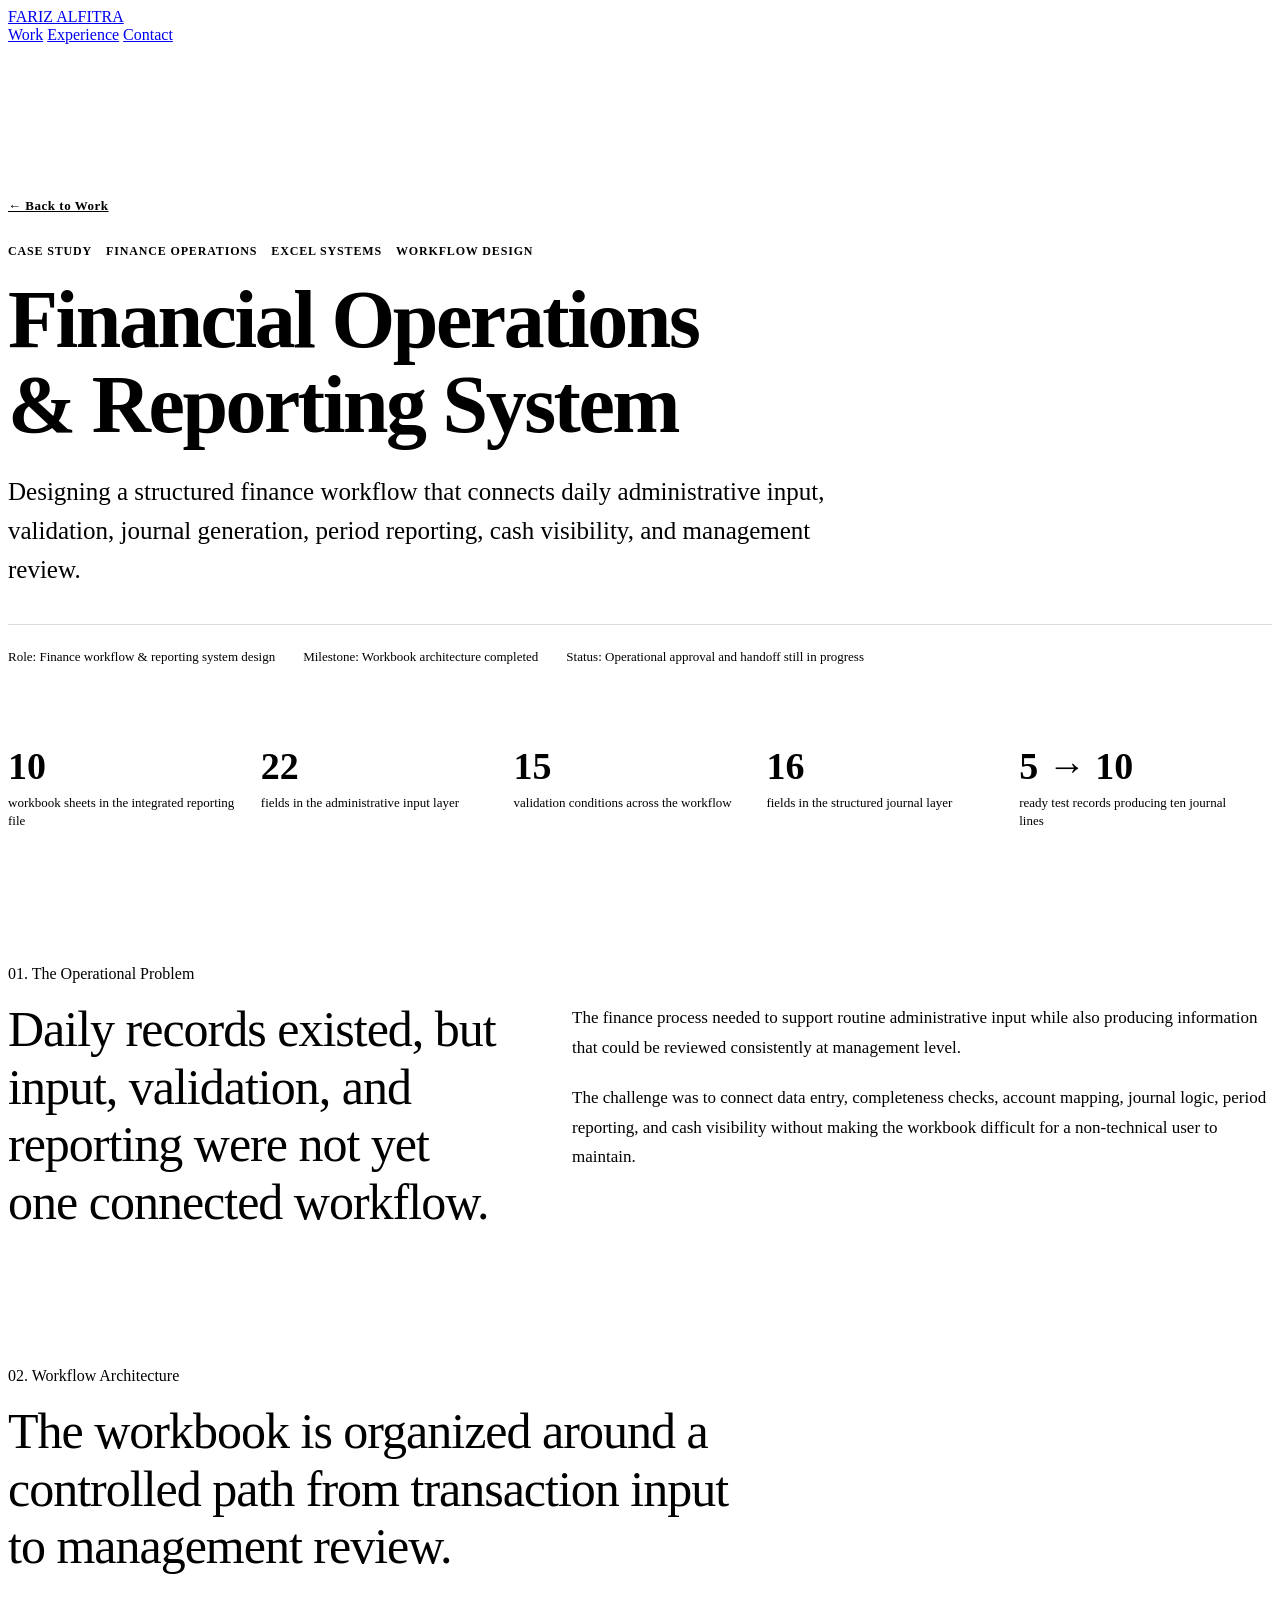
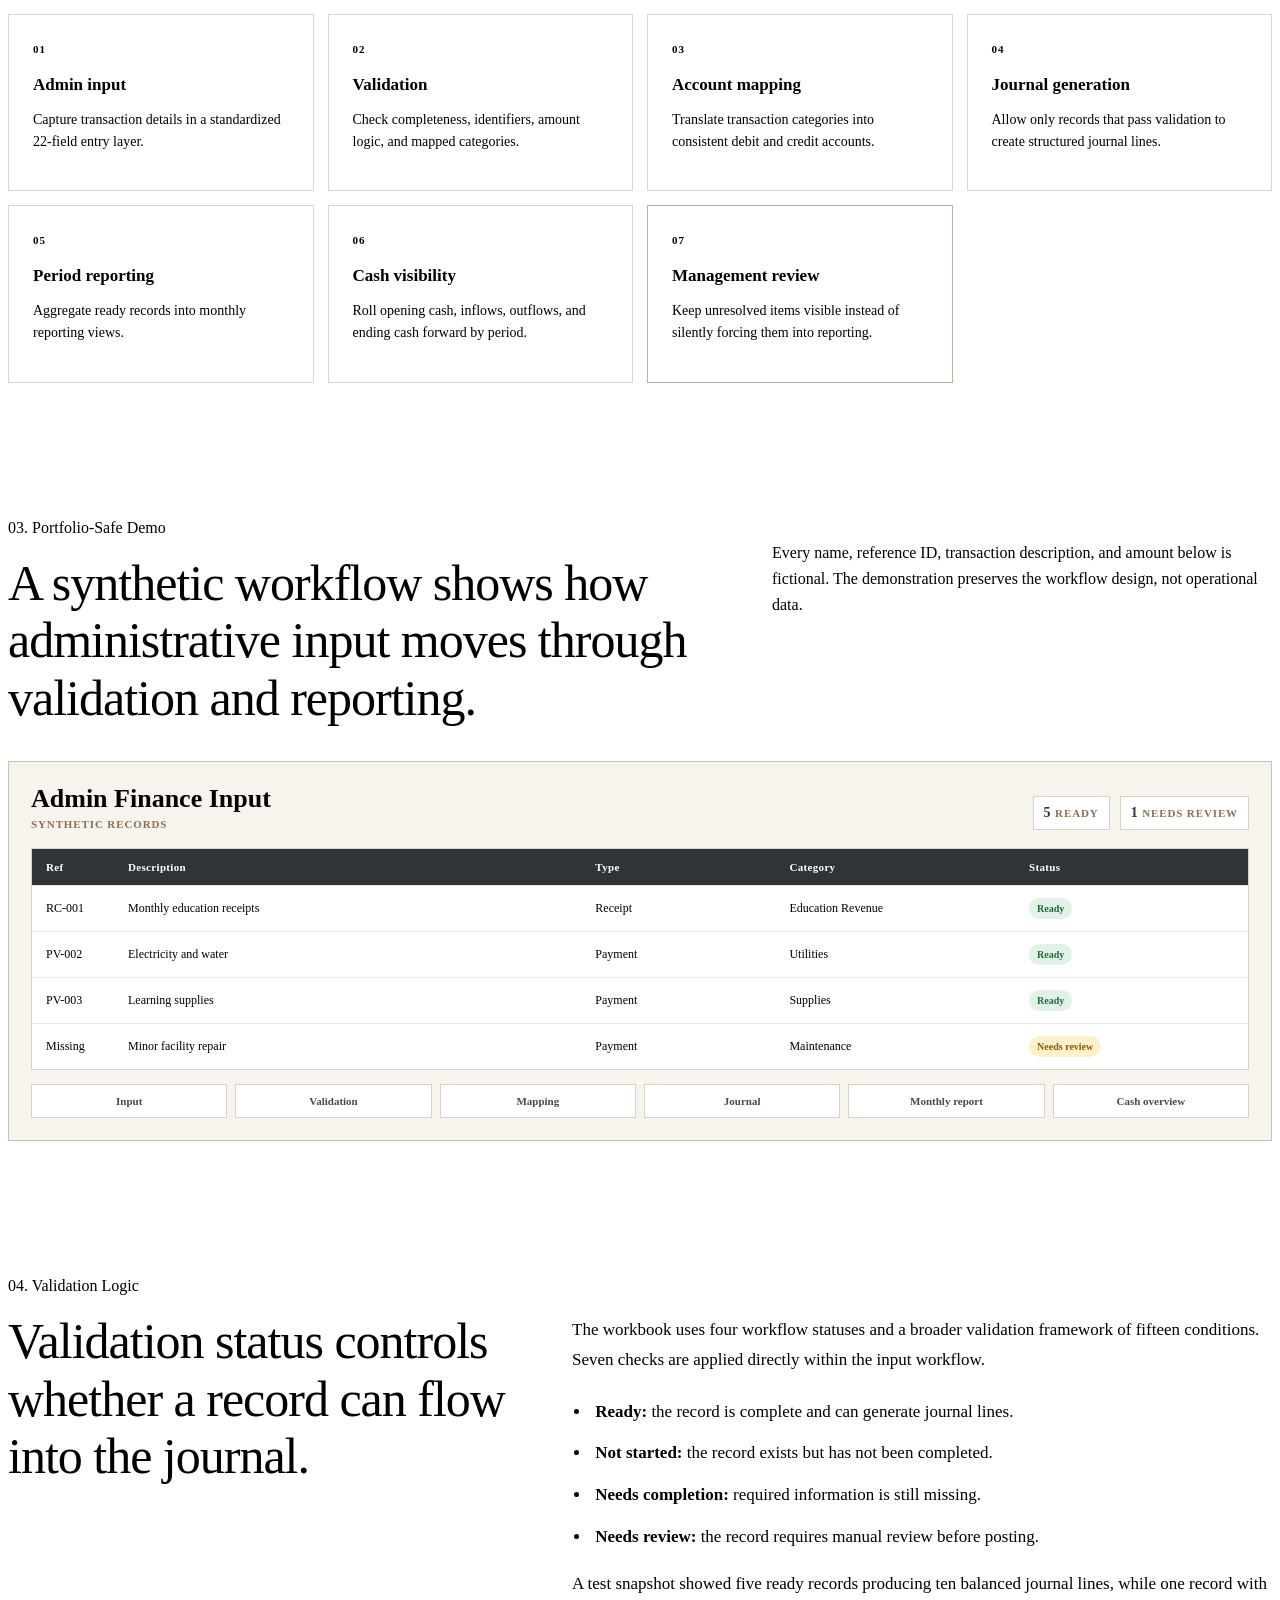
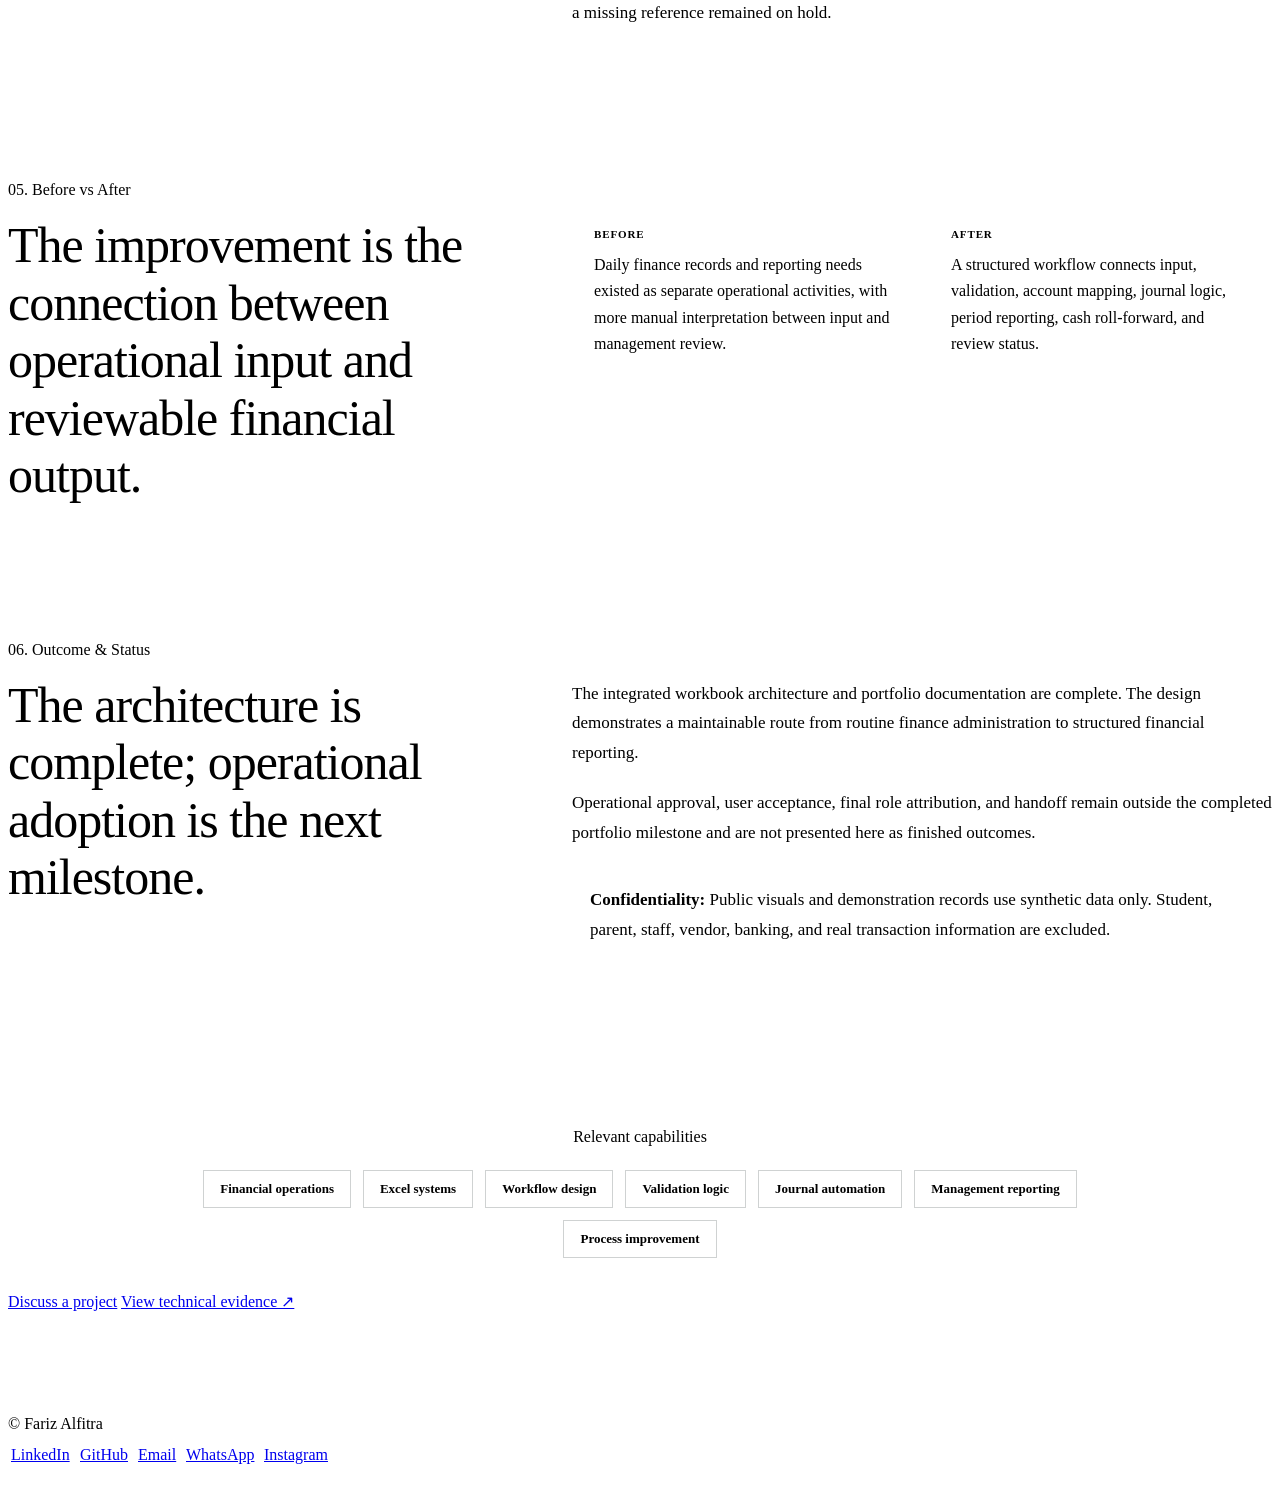
==== commit 60dff015: "Fix P2 mobile demo and align case study UI" ====
--- a/case-studies/financial-operations-reporting-system.html
+++ b/case-studies/financial-operations-reporting-system.html
@@ -3,7 +3,7 @@
 <head>
   <meta charset="utf-8" />
   <meta name="viewport" content="width=device-width, initial-scale=1.0" />
-  <title>Financial Operations &amp; Reporting System — Fariz Alfitra</title>
+  <title>Financial Operations &amp; Reporting System | Fariz Alfitra</title>
   <meta name="description" content="A real-world financial operations and reporting case study covering admin input, validation, journal generation, period reporting, cash visibility, and management review." />
   <link rel="icon" href="../images/favicon.svg" type="image/svg+xml" />
   <link rel="preconnect" href="https://fonts.googleapis.com" />
@@ -17,7 +17,7 @@
     <div class="site-nav__inner">
       <a class="brand" href="../index.html">FARIZ ALFITRA</a>
       <div class="nav-links">
-        <a href="../index.html#work">Selected Case Studies</a>
+        <a href="../index.html#work">Work</a>
         <a href="../index.html#experience">Experience</a>
         <a href="../index.html#contact">Contact</a>
       </div>
@@ -26,7 +26,7 @@
 
   <main class="case-page">
     <header class="container case-hero">
-      <a class="case-back" href="../index.html#work">← Back to selected case studies</a>
+      <a class="case-back" href="../index.html#work">← Back to Work</a>
       <div class="case-eyebrow" aria-label="Case study categories">
         <span>Case study</span>
         <span>Finance operations</span>
@@ -52,7 +52,7 @@
 
     <section class="container case-section case-two-col">
       <div class="case-section__intro">
-        <p class="section-number">01 — The Operational Problem</p>
+        <p class="section-number">01. The Operational Problem</p>
         <h2>Daily records existed, but input, validation, and reporting were not yet one connected workflow.</h2>
       </div>
       <div class="case-copy">
@@ -63,7 +63,7 @@
 
     <section class="container case-section">
       <div class="case-section__intro case-section__intro--wide">
-        <p class="section-number">02 — Workflow Architecture</p>
+        <p class="section-number">02. Workflow Architecture</p>
         <h2>The workbook is organized around a controlled path from transaction input to management review.</h2>
       </div>
       <div class="workflow-grid workflow-grid--seven">
@@ -80,7 +80,7 @@
     <section class="container case-section">
       <div class="case-section__head">
         <div class="case-section__intro">
-          <p class="section-number">03 — Portfolio-Safe Demo</p>
+          <p class="section-number">03. Portfolio-Safe Demo</p>
           <h2>A synthetic workflow shows how administrative input moves through validation and reporting.</h2>
         </div>
         <p>Every name, reference ID, transaction description, and amount below is fictional. The demonstration preserves the workflow design, not operational data.</p>
@@ -101,10 +101,10 @@
           <div class="ops-table__row ops-table__head" role="row">
             <span>Ref</span><span>Description</span><span>Type</span><span>Category</span><span>Status</span>
           </div>
-          <div class="ops-table__row" role="row"><span>RC-001</span><span>Monthly education receipts</span><span>Receipt</span><span>Education Revenue</span><span class="ops-status ops-status--ready">Ready</span></div>
-          <div class="ops-table__row" role="row"><span>PV-002</span><span>Electricity and water</span><span>Payment</span><span>Utilities</span><span class="ops-status ops-status--ready">Ready</span></div>
-          <div class="ops-table__row" role="row"><span>PV-003</span><span>Learning supplies</span><span>Payment</span><span>Supplies</span><span class="ops-status ops-status--ready">Ready</span></div>
-          <div class="ops-table__row" role="row"><span>—</span><span>Minor facility repair</span><span>Payment</span><span>Maintenance</span><span class="ops-status ops-status--review">Needs review</span></div>
+          <div class="ops-table__row" role="row"><span data-label="Ref">RC-001</span><span data-label="Description">Monthly education receipts</span><span data-label="Type">Receipt</span><span data-label="Category">Education Revenue</span><span data-label="Status" class="ops-status ops-status--ready">Ready</span></div>
+          <div class="ops-table__row" role="row"><span data-label="Ref">PV-002</span><span data-label="Description">Electricity and water</span><span data-label="Type">Payment</span><span data-label="Category">Utilities</span><span data-label="Status" class="ops-status ops-status--ready">Ready</span></div>
+          <div class="ops-table__row" role="row"><span data-label="Ref">PV-003</span><span data-label="Description">Learning supplies</span><span data-label="Type">Payment</span><span data-label="Category">Supplies</span><span data-label="Status" class="ops-status ops-status--ready">Ready</span></div>
+          <div class="ops-table__row" role="row"><span data-label="Ref">Missing</span><span data-label="Description">Minor facility repair</span><span data-label="Type">Payment</span><span data-label="Category">Maintenance</span><span data-label="Status" class="ops-status ops-status--review">Needs review</span></div>
         </div>
         <div class="ops-flow">
           <span>Input</span><span>Validation</span><span>Mapping</span><span>Journal</span><span>Monthly report</span><span>Cash overview</span>
@@ -114,7 +114,7 @@
 
     <section class="container case-section case-two-col">
       <div class="case-section__intro">
-        <p class="section-number">04 — Validation Logic</p>
+        <p class="section-number">04. Validation Logic</p>
         <h2>Validation status controls whether a record can flow into the journal.</h2>
       </div>
       <div class="case-copy">
@@ -131,7 +131,7 @@
 
     <section class="container case-section case-two-col">
       <div class="case-section__intro">
-        <p class="section-number">05 — Before vs After</p>
+        <p class="section-number">05. Before vs After</p>
         <h2>The improvement is the connection between operational input and reviewable financial output.</h2>
       </div>
       <div class="before-after">
@@ -142,7 +142,7 @@
 
     <section class="container case-section case-two-col">
       <div class="case-section__intro">
-        <p class="section-number">06 — Outcome &amp; Status</p>
+        <p class="section-number">06. Outcome &amp; Status</p>
         <h2>The architecture is complete; operational adoption is the next milestone.</h2>
       </div>
       <div class="case-copy">
@@ -170,11 +170,19 @@
     </section>
   </main>
 
-  <footer class="site-footer">
+  <footer class="site-footer" id="contact">
     <div class="site-footer__inner">
       <div class="site-footer__copy">© Fariz Alfitra</div>
-      <div class="site-footer__links"><a href="../index.html">Portfolio</a><a href="https://www.linkedin.com/in/farizalfitra/" target="_blank" rel="noopener">LinkedIn</a><a href="https://github.com/alfitraaa" target="_blank" rel="noopener">GitHub</a></div>
+      <div class="site-footer__links">
+        <a href="https://www.linkedin.com/in/farizalfitra/" target="_blank" rel="noopener">LinkedIn</a>
+        <a href="https://github.com/alfitraaa" target="_blank" rel="noopener">GitHub</a>
+        <a href="mailto:farizalfitraaa@gmail.com">Email</a>
+        <a href="https://wa.me/621170067171" target="_blank" rel="noopener">WhatsApp</a>
+        <a href="https://www.instagram.com/documenteddd/" target="_blank" rel="noopener">Instagram</a>
+      </div>
     </div>
   </footer>
+
+  <script src="../assets/js/menu.js"></script>
 </body>
 </html>
--- a/assets/css/case-study.css
+++ b/assets/css/case-study.css
@@ -1 +1 @@
-.case-page{padding-top:64px}.case-hero{padding-top:88px;padding-bottom:56px}.case-back{display:inline-block;margin-bottom:30px;font-family:var(--font-sans);font-size:13px;font-weight:600;letter-spacing:.04em;color:var(--on-surface-variant)}.case-back:hover,.case-back:focus-visible{color:var(--secondary)}.case-eyebrow{display:flex;flex-wrap:wrap;gap:8px 14px;margin-bottom:18px}.case-eyebrow span{font-family:var(--font-sans);font-size:12px;font-weight:600;letter-spacing:.07em;text-transform:uppercase;color:var(--on-surface-variant)}.case-hero h1{font-family:var(--font-serif);font-size:clamp(48px,6.4vw,84px);font-weight:600;line-height:1.04;letter-spacing:-.03em;max-width:18ch;margin:0 0 26px}.case-hero__lede{font-size:clamp(19px,2vw,25px);line-height:1.55;color:var(--on-surface-variant);max-width:52rem}.case-hero__meta{display:flex;flex-wrap:wrap;gap:10px 28px;margin-top:34px;padding-top:24px;border-top:.5px solid rgba(196,199,199,.6);font-size:13px;color:var(--on-surface-variant)}.case-metrics{display:grid;grid-template-columns:repeat(2,minmax(0,1fr));border-top:.5px solid var(--outline-variant);border-bottom:.5px solid var(--outline-variant)}.case-metrics article{padding:26px 18px 26px 0}.case-metrics strong{display:block;font-family:var(--font-serif);font-size:38px;font-weight:600;line-height:1;color:var(--on-surface)}.case-metrics span{display:block;margin-top:9px;font-size:13px;line-height:1.45;color:var(--on-surface-variant);max-width:16rem}.case-section{padding-top:92px;padding-bottom:28px}.case-section h2{font-family:var(--font-serif);font-size:clamp(32px,4vw,50px);font-weight:500;line-height:1.15;letter-spacing:-.02em}.case-section__intro .section-number{margin-bottom:18px}.case-section__intro h2{margin:0}.case-section__intro--wide{max-width:48rem}.case-two-col{display:grid;grid-template-columns:1fr;gap:30px;align-items:start}.case-copy{font-size:17px;line-height:1.75;color:var(--on-surface-variant);padding-top:37px}.case-copy p+p{margin-top:20px}.workflow-grid{display:grid;grid-template-columns:1fr;gap:14px;margin-top:38px}.workflow-grid article{padding:24px;border:.5px solid rgba(196,199,199,.7);background:var(--surface-container-low)}.workflow-grid article>span{font-family:var(--font-sans);font-size:11px;font-weight:700;letter-spacing:.08em;color:var(--secondary)}.workflow-grid h3{font-size:17px;font-weight:600;margin:18px 0 8px}.workflow-grid p{font-size:14px;line-height:1.55;color:var(--on-surface-variant)}.case-section__head{display:grid;grid-template-columns:1fr;gap:28px;margin-bottom:34px;align-items:start}.case-section__head>p{color:var(--on-surface-variant);line-height:1.65;margin:0;padding-top:37px}.demo-dashboard{padding:22px;background:#f7f4ed;border:.5px solid #c8c2b7}.demo-dashboard__title{font-family:var(--font-serif);font-size:25px;font-weight:600}.demo-dashboard__title span{display:block;margin-top:5px;font-family:var(--font-sans);font-size:11px;font-weight:600;letter-spacing:.1em;text-transform:uppercase;color:#8b6f59}.demo-kpis{display:grid;grid-template-columns:repeat(2,1fr);gap:10px;margin:22px 0}.demo-kpis article{padding:16px;background:#fff;border:.5px solid #d8d2c7}.demo-kpis span{display:block;font-size:11px;color:#6f6a63}.demo-kpis strong{display:block;margin-top:6px;font-size:20px}.demo-panels{display:grid;grid-template-columns:1fr;gap:10px}.demo-panel{padding:18px;background:#fff;border:.5px solid #d8d2c7}.demo-panel h3{font-size:13px;font-weight:700;margin-bottom:14px}.bar-row{display:grid;grid-template-columns:34px 1fr 54px;gap:10px;align-items:center;margin:11px 0;font-size:11px}.bar-row i{display:block;height:8px;background:linear-gradient(90deg,#2f3437 var(--w),#ece7de var(--w));border-radius:99px}.bar-row b{text-align:right}.status-row{display:grid;grid-template-columns:12px 1fr auto;gap:8px;align-items:center;margin:12px 0;font-size:12px}.status-dot{width:8px;height:8px;border-radius:50%}.status-dot--ok{background:#4d8a64}.status-dot--review{background:#c4933f}.demo-panel hr{border:0;border-top:.5px solid #ddd6cb;margin:18px 0}.case-list{margin-top:22px;padding-left:1.2rem;list-style:disc}.case-list li{margin-bottom:12px;padding-left:4px}.before-after{display:grid;grid-template-columns:1fr;gap:14px;padding-top:37px}.before-after article{padding:22px;border-top:2px solid var(--outline-variant);background:var(--surface-container-low)}.before-after article:last-child{border-top-color:var(--secondary)}.before-after span{font-family:var(--font-sans);font-size:11px;font-weight:700;letter-spacing:.08em;text-transform:uppercase;color:var(--secondary)}.before-after p{margin-top:10px;color:var(--on-surface-variant);line-height:1.65}.case-note{padding:18px;background:var(--surface-container-low);border-left:3px solid var(--secondary)}.case-cta{padding-top:104px;padding-bottom:104px}.case-cta>.eyebrow{text-align:center;margin-bottom:24px}.case-capabilities{display:flex;flex-wrap:wrap;justify-content:center;gap:12px;margin:0 auto 34px;max-width:62rem}.case-capabilities span{padding:10px 16px;border:.5px solid rgba(196,199,199,.8);background:var(--surface-container-low);font-family:var(--font-sans);font-size:13px;font-weight:600;color:var(--on-surface)}.case-cta__actions{justify-content:center}.case-visual-link{display:block}.case-visual-link img{display:block;width:100%;aspect-ratio:4/3;object-fit:cover;border:.5px solid var(--outline-variant);transition:transform .2s ease,border-color .2s ease}.case-visual-link:hover img,.case-visual-link:focus-visible img{transform:translateY(-2px);border-color:var(--secondary)}.case-more{display:inline-flex;margin-top:10px;font-family:var(--font-sans);font-size:12px;font-weight:700;letter-spacing:.04em;color:var(--secondary)}.ops-demo{padding:22px;background:#f7f4ed;border:.5px solid #c8c2b7}.ops-demo__header{display:flex;flex-wrap:wrap;align-items:flex-end;justify-content:space-between;gap:16px;margin-bottom:18px}.ops-demo__header strong{display:block;font-family:var(--font-serif);font-size:26px;font-weight:600}.ops-demo__header>div>span{display:block;margin-top:4px;font-size:11px;font-weight:600;letter-spacing:.08em;text-transform:uppercase;color:#8b6f59}.ops-demo__summary{display:flex;gap:10px}.ops-demo__summary span{padding:8px 10px;background:#fff;border:.5px solid #d8d2c7;font-size:11px;color:#67615a}.ops-demo__summary b{font-size:14px;color:#2f3437}.ops-table{background:#fff;border:.5px solid #d8d2c7;overflow:hidden}.ops-table__row{display:grid;grid-template-columns:70px minmax(160px,2fr) minmax(80px,.8fr) minmax(120px,1fr) minmax(100px,.9fr);align-items:center;gap:12px;padding:12px 14px;border-top:.5px solid #ece7de;font-size:12px}.ops-table__row:first-child{border-top:0}.ops-table__head{background:#2f3437;color:#fff;font-weight:700;font-size:11px;letter-spacing:.03em}.ops-status{display:inline-flex;width:max-content;padding:5px 8px;border-radius:999px;font-size:10px;font-weight:700}.ops-status--ready{background:#e3f2e8;color:#1e6b3b}.ops-status--review{background:#fff1cc;color:#8a5a00}.ops-flow{display:grid;grid-template-columns:repeat(3,1fr);gap:8px;margin-top:14px}.ops-flow span{padding:10px;background:#fff;border:.5px solid #d8d2c7;text-align:center;font-size:11px;font-weight:600;color:#4c4945}.workflow-grid--seven article:last-child{border-color:rgba(139,111,89,.55)}@media(min-width:768px){.case-metrics{grid-template-columns:repeat(5,minmax(0,1fr))}.case-metrics article{padding-right:24px}.case-two-col{grid-template-columns:5fr 7fr;gap:64px;align-items:start}.workflow-grid{grid-template-columns:repeat(4,1fr)}.workflow-grid article:nth-child(n+5){grid-column:span 1}.case-section__head{grid-template-columns:7fr 5fr;gap:64px;align-items:start}.demo-kpis{grid-template-columns:repeat(4,1fr)}.demo-panels{grid-template-columns:2fr 1fr}.before-after{grid-template-columns:1fr 1fr}.ops-flow{grid-template-columns:repeat(6,1fr)}}@media(max-width:767px){.case-copy,.case-section__head>p,.before-after{padding-top:0}.case-hero h1{max-width:12ch}.case-capabilities{justify-content:flex-start}.case-cta>.eyebrow{text-align:left}.case-cta__actions{justify-content:flex-start}.ops-demo{padding:16px}.ops-table{overflow-x:auto}.ops-table__row{min-width:720px}.ops-demo__summary{width:100%}.ops-flow{grid-template-columns:repeat(2,1fr)}}+.case-page{padding-top:64px}.case-hero{padding-top:88px;padding-bottom:56px}.case-back{display:inline-block;margin-bottom:30px;font-family:var(--font-sans);font-size:13px;font-weight:600;letter-spacing:.04em;color:var(--on-surface-variant)}.case-back:hover,.case-back:focus-visible{color:var(--secondary)}.case-eyebrow{display:flex;flex-wrap:wrap;gap:8px 14px;margin-bottom:18px}.case-eyebrow span{font-family:var(--font-sans);font-size:12px;font-weight:600;letter-spacing:.07em;text-transform:uppercase;color:var(--on-surface-variant)}.case-hero h1{font-family:var(--font-serif);font-size:clamp(48px,6.4vw,84px);font-weight:600;line-height:1.04;letter-spacing:-.03em;max-width:18ch;margin:0 0 26px}.case-hero__lede{font-size:clamp(19px,2vw,25px);line-height:1.55;color:var(--on-surface-variant);max-width:52rem}.case-hero__meta{display:flex;flex-wrap:wrap;gap:10px 28px;margin-top:34px;padding-top:24px;border-top:.5px solid rgba(196,199,199,.6);font-size:13px;color:var(--on-surface-variant)}.case-metrics{display:grid;grid-template-columns:repeat(2,minmax(0,1fr));border-top:.5px solid var(--outline-variant);border-bottom:.5px solid var(--outline-variant)}.case-metrics article{padding:26px 18px 26px 0}.case-metrics strong{display:block;font-family:var(--font-serif);font-size:38px;font-weight:600;line-height:1;color:var(--on-surface)}.case-metrics span{display:block;margin-top:9px;font-size:13px;line-height:1.45;color:var(--on-surface-variant);max-width:16rem}.case-section{padding-top:92px;padding-bottom:28px}.case-section h2{font-family:var(--font-serif);font-size:clamp(32px,4vw,50px);font-weight:500;line-height:1.15;letter-spacing:-.02em}.case-section__intro .section-number{margin-bottom:18px}.case-section__intro h2{margin:0}.case-section__intro--wide{max-width:48rem}.case-two-col{display:grid;grid-template-columns:1fr;gap:30px;align-items:start}.case-copy{font-size:17px;line-height:1.75;color:var(--on-surface-variant);padding-top:37px}.case-copy p+p{margin-top:20px}.workflow-grid{display:grid;grid-template-columns:1fr;gap:14px;margin-top:38px}.workflow-grid article{padding:24px;border:.5px solid rgba(196,199,199,.7);background:var(--surface-container-low)}.workflow-grid article>span{font-family:var(--font-sans);font-size:11px;font-weight:700;letter-spacing:.08em;color:var(--secondary)}.workflow-grid h3{font-size:17px;font-weight:600;margin:18px 0 8px}.workflow-grid p{font-size:14px;line-height:1.55;color:var(--on-surface-variant)}.case-section__head{display:grid;grid-template-columns:1fr;gap:28px;margin-bottom:34px;align-items:start}.case-section__head>p{color:var(--on-surface-variant);line-height:1.65;margin:0;padding-top:37px}.demo-dashboard{padding:22px;background:#f7f4ed;border:.5px solid #c8c2b7}.demo-dashboard__title{font-family:var(--font-serif);font-size:25px;font-weight:600}.demo-dashboard__title span{display:block;margin-top:5px;font-family:var(--font-sans);font-size:11px;font-weight:600;letter-spacing:.1em;text-transform:uppercase;color:#8b6f59}.demo-kpis{display:grid;grid-template-columns:repeat(2,1fr);gap:10px;margin:22px 0}.demo-kpis article{padding:16px;background:#fff;border:.5px solid #d8d2c7}.demo-kpis span{display:block;font-size:11px;color:#6f6a63}.demo-kpis strong{display:block;margin-top:6px;font-size:20px}.demo-panels{display:grid;grid-template-columns:1fr;gap:10px}.demo-panel{padding:18px;background:#fff;border:.5px solid #d8d2c7}.demo-panel h3{font-size:13px;font-weight:700;margin-bottom:14px}.bar-row{display:grid;grid-template-columns:34px 1fr 54px;gap:10px;align-items:center;margin:11px 0;font-size:11px}.bar-row i{display:block;height:8px;background:linear-gradient(90deg,#2f3437 var(--w),#ece7de var(--w));border-radius:99px}.bar-row b{text-align:right}.status-row{display:grid;grid-template-columns:12px 1fr auto;gap:8px;align-items:center;margin:12px 0;font-size:12px}.status-dot{width:8px;height:8px;border-radius:50%}.status-dot--ok{background:#4d8a64}.status-dot--review{background:#c4933f}.demo-panel hr{border:0;border-top:.5px solid #ddd6cb;margin:18px 0}.case-list{margin-top:22px;padding-left:1.2rem;list-style:disc}.case-list li{margin-bottom:12px;padding-left:4px}.before-after{display:grid;grid-template-columns:1fr;gap:14px;padding-top:37px}.before-after article{padding:22px;border-top:2px solid var(--outline-variant);background:var(--surface-container-low)}.before-after article:last-child{border-top-color:var(--secondary)}.before-after span{font-family:var(--font-sans);font-size:11px;font-weight:700;letter-spacing:.08em;text-transform:uppercase;color:var(--secondary)}.before-after p{margin-top:10px;color:var(--on-surface-variant);line-height:1.65}.case-note{padding:18px;background:var(--surface-container-low);border-left:3px solid var(--secondary)}.case-cta{padding-top:104px;padding-bottom:104px}.case-cta>.eyebrow{text-align:center;margin-bottom:24px}.case-capabilities{display:flex;flex-wrap:wrap;justify-content:center;gap:12px;margin:0 auto 34px;max-width:62rem}.case-capabilities span{padding:10px 16px;border:.5px solid rgba(196,199,199,.8);background:var(--surface-container-low);font-family:var(--font-sans);font-size:13px;font-weight:600;color:var(--on-surface)}.case-cta__actions{justify-content:center}.case-visual-link{display:block}.case-visual-link img{display:block;width:100%;aspect-ratio:4/3;object-fit:cover;border:.5px solid var(--outline-variant);transition:transform .2s ease,border-color .2s ease}.case-visual-link:hover img,.case-visual-link:focus-visible img{transform:translateY(-2px);border-color:var(--secondary)}.case-more{display:inline-flex;margin-top:10px;font-family:var(--font-sans);font-size:12px;font-weight:700;letter-spacing:.04em;color:var(--secondary)}.ops-demo{padding:22px;background:#f7f4ed;border:.5px solid #c8c2b7}.ops-demo__header{display:flex;flex-wrap:wrap;align-items:flex-end;justify-content:space-between;gap:16px;margin-bottom:18px}.ops-demo__header strong{display:block;font-family:var(--font-serif);font-size:26px;font-weight:600}.ops-demo__header>div>span{display:block;margin-top:4px;font-size:11px;font-weight:600;letter-spacing:.08em;text-transform:uppercase;color:#8b6f59}.ops-demo__summary{display:flex;gap:10px}.ops-demo__summary span{padding:8px 10px;background:#fff;border:.5px solid #d8d2c7;font-size:11px;color:#67615a}.ops-demo__summary b{font-size:14px;color:#2f3437}.ops-table{background:#fff;border:.5px solid #d8d2c7;overflow:hidden}.ops-table__row{display:grid;grid-template-columns:70px minmax(160px,2fr) minmax(80px,.8fr) minmax(120px,1fr) minmax(100px,.9fr);align-items:center;gap:12px;padding:12px 14px;border-top:.5px solid #ece7de;font-size:12px}.ops-table__row:first-child{border-top:0}.ops-table__head{background:#2f3437;color:#fff;font-weight:700;font-size:11px;letter-spacing:.03em}.ops-status{display:inline-flex;width:max-content;padding:5px 8px;border-radius:999px;font-size:10px;font-weight:700}.ops-status--ready{background:#e3f2e8;color:#1e6b3b}.ops-status--review{background:#fff1cc;color:#8a5a00}.ops-flow{display:grid;grid-template-columns:repeat(3,1fr);gap:8px;margin-top:14px}.ops-flow span{padding:10px;background:#fff;border:.5px solid #d8d2c7;text-align:center;font-size:11px;font-weight:600;color:#4c4945}.workflow-grid--seven article:last-child{border-color:rgba(139,111,89,.55)}@media(min-width:768px){.case-metrics{grid-template-columns:repeat(5,minmax(0,1fr))}.case-metrics article{padding-right:24px}.case-two-col{grid-template-columns:5fr 7fr;gap:64px;align-items:start}.workflow-grid{grid-template-columns:repeat(4,1fr)}.workflow-grid article:nth-child(n+5){grid-column:span 1}.case-section__head{grid-template-columns:7fr 5fr;gap:64px;align-items:start}.demo-kpis{grid-template-columns:repeat(4,1fr)}.demo-panels{grid-template-columns:2fr 1fr}.before-after{grid-template-columns:1fr 1fr}.ops-flow{grid-template-columns:repeat(6,1fr)}}@media(max-width:767px){.case-copy,.case-section__head>p,.before-after{padding-top:0}.case-hero h1{max-width:12ch}.case-capabilities{justify-content:flex-start}.case-cta>.eyebrow{text-align:left}.case-cta__actions{justify-content:flex-start}.ops-demo{padding:16px}.ops-demo__summary{width:100%;flex-wrap:wrap}.ops-table{background:transparent;border:0;overflow:visible}.ops-table__head{display:none}.ops-table__row{min-width:0;grid-template-columns:repeat(2,minmax(0,1fr));gap:12px;padding:14px;margin-bottom:10px;background:#fff;border:.5px solid #d8d2c7}.ops-table__row>span{min-width:0;overflow-wrap:anywhere}.ops-table__row>span:nth-child(2){grid-column:1/-1}.ops-table__row>span:not(.ops-status)::before{content:attr(data-label);display:block;margin-bottom:4px;font-size:9px;font-weight:700;letter-spacing:.08em;text-transform:uppercase;color:#8b6f59}.ops-table__row>.ops-status{align-self:start;justify-self:start}.ops-table__row>.ops-status::before{content:attr(data-label) " · ";font-size:8px;letter-spacing:.06em;text-transform:uppercase;opacity:.72;margin-right:3px}.ops-flow{grid-template-columns:repeat(2,1fr)}}
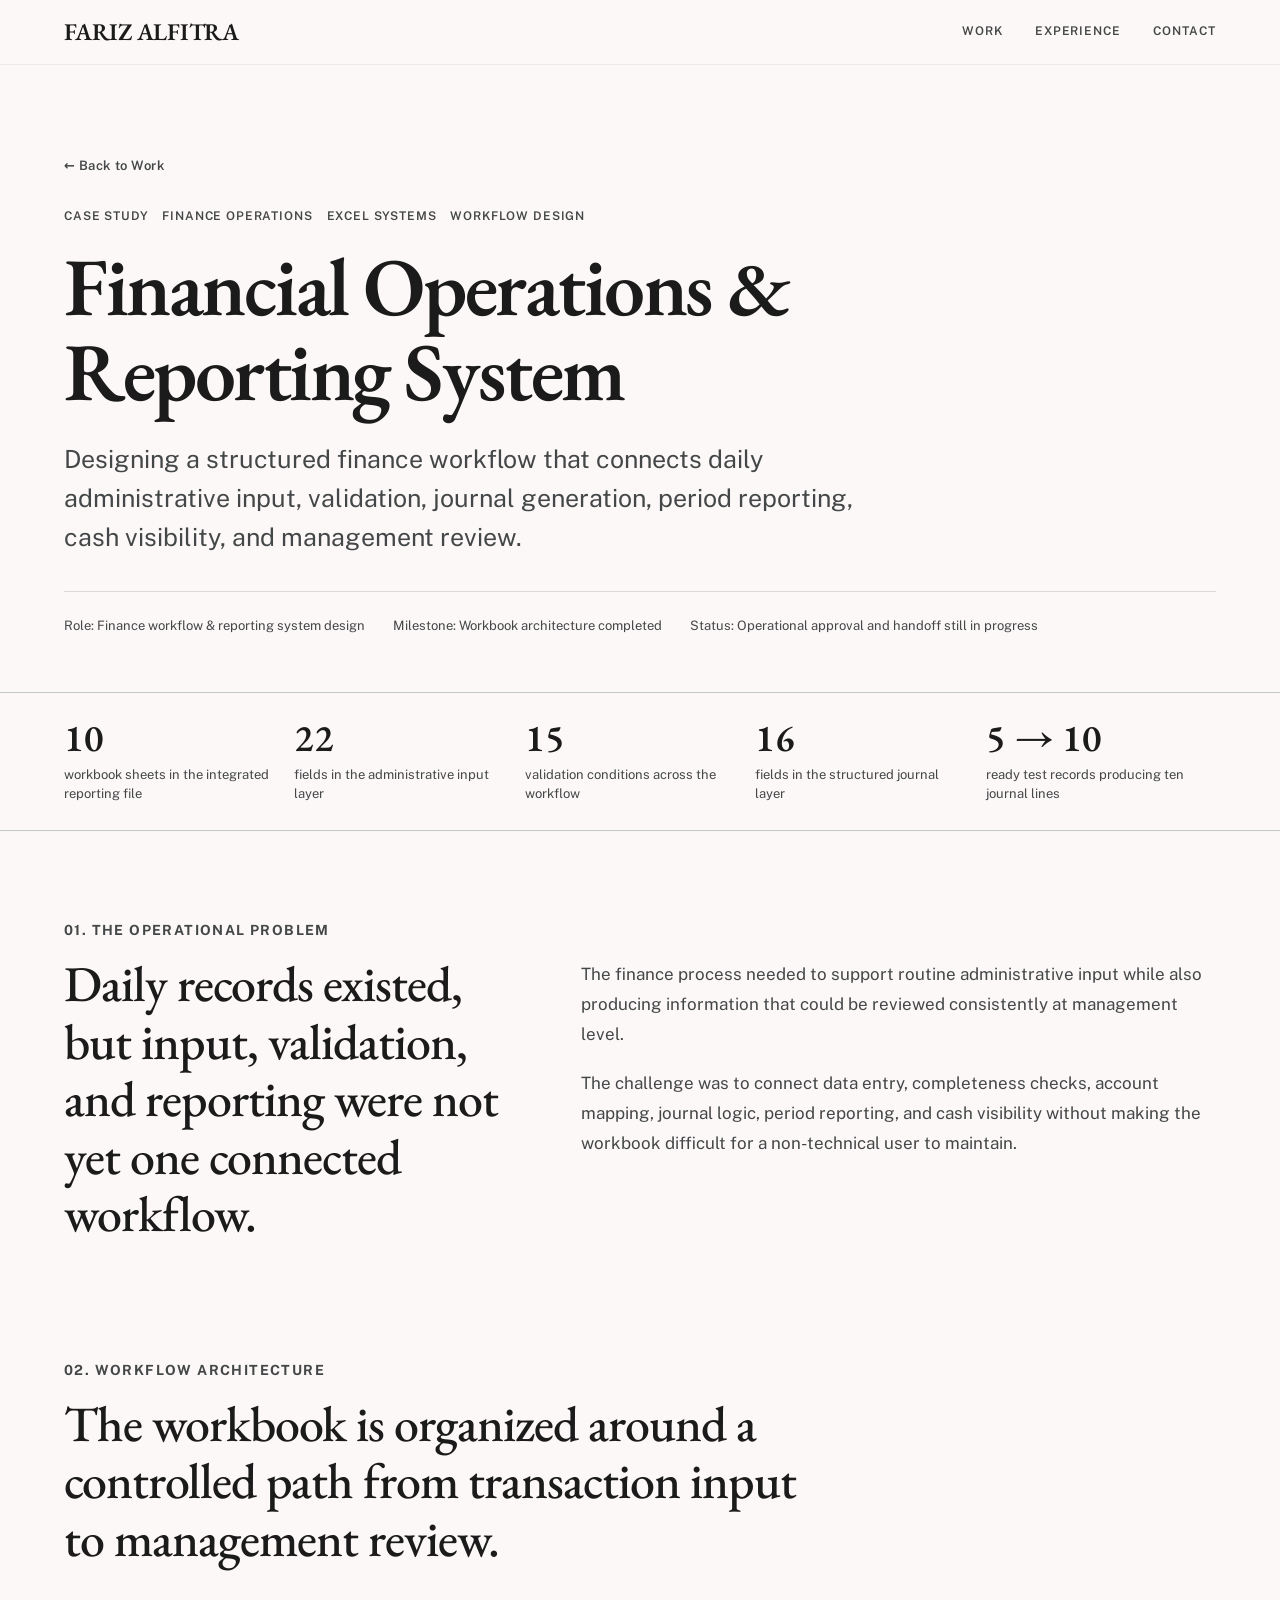
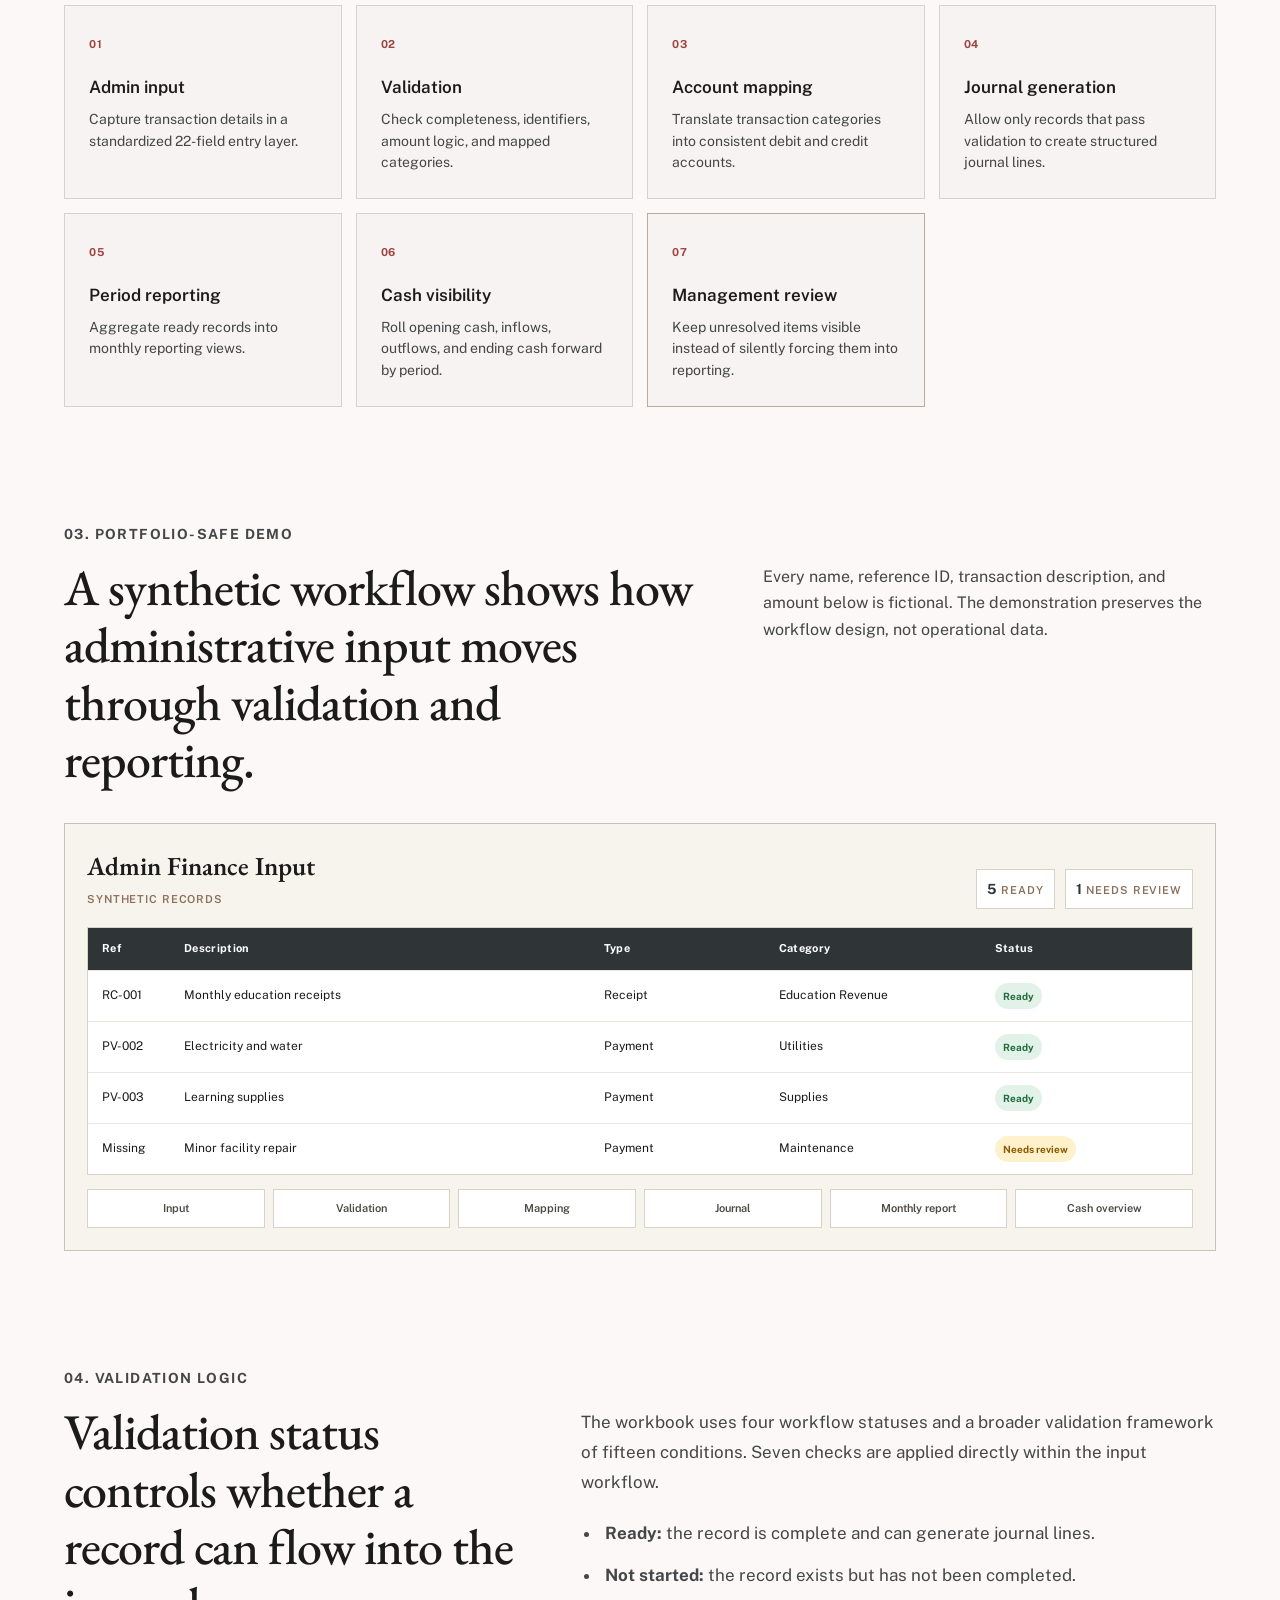
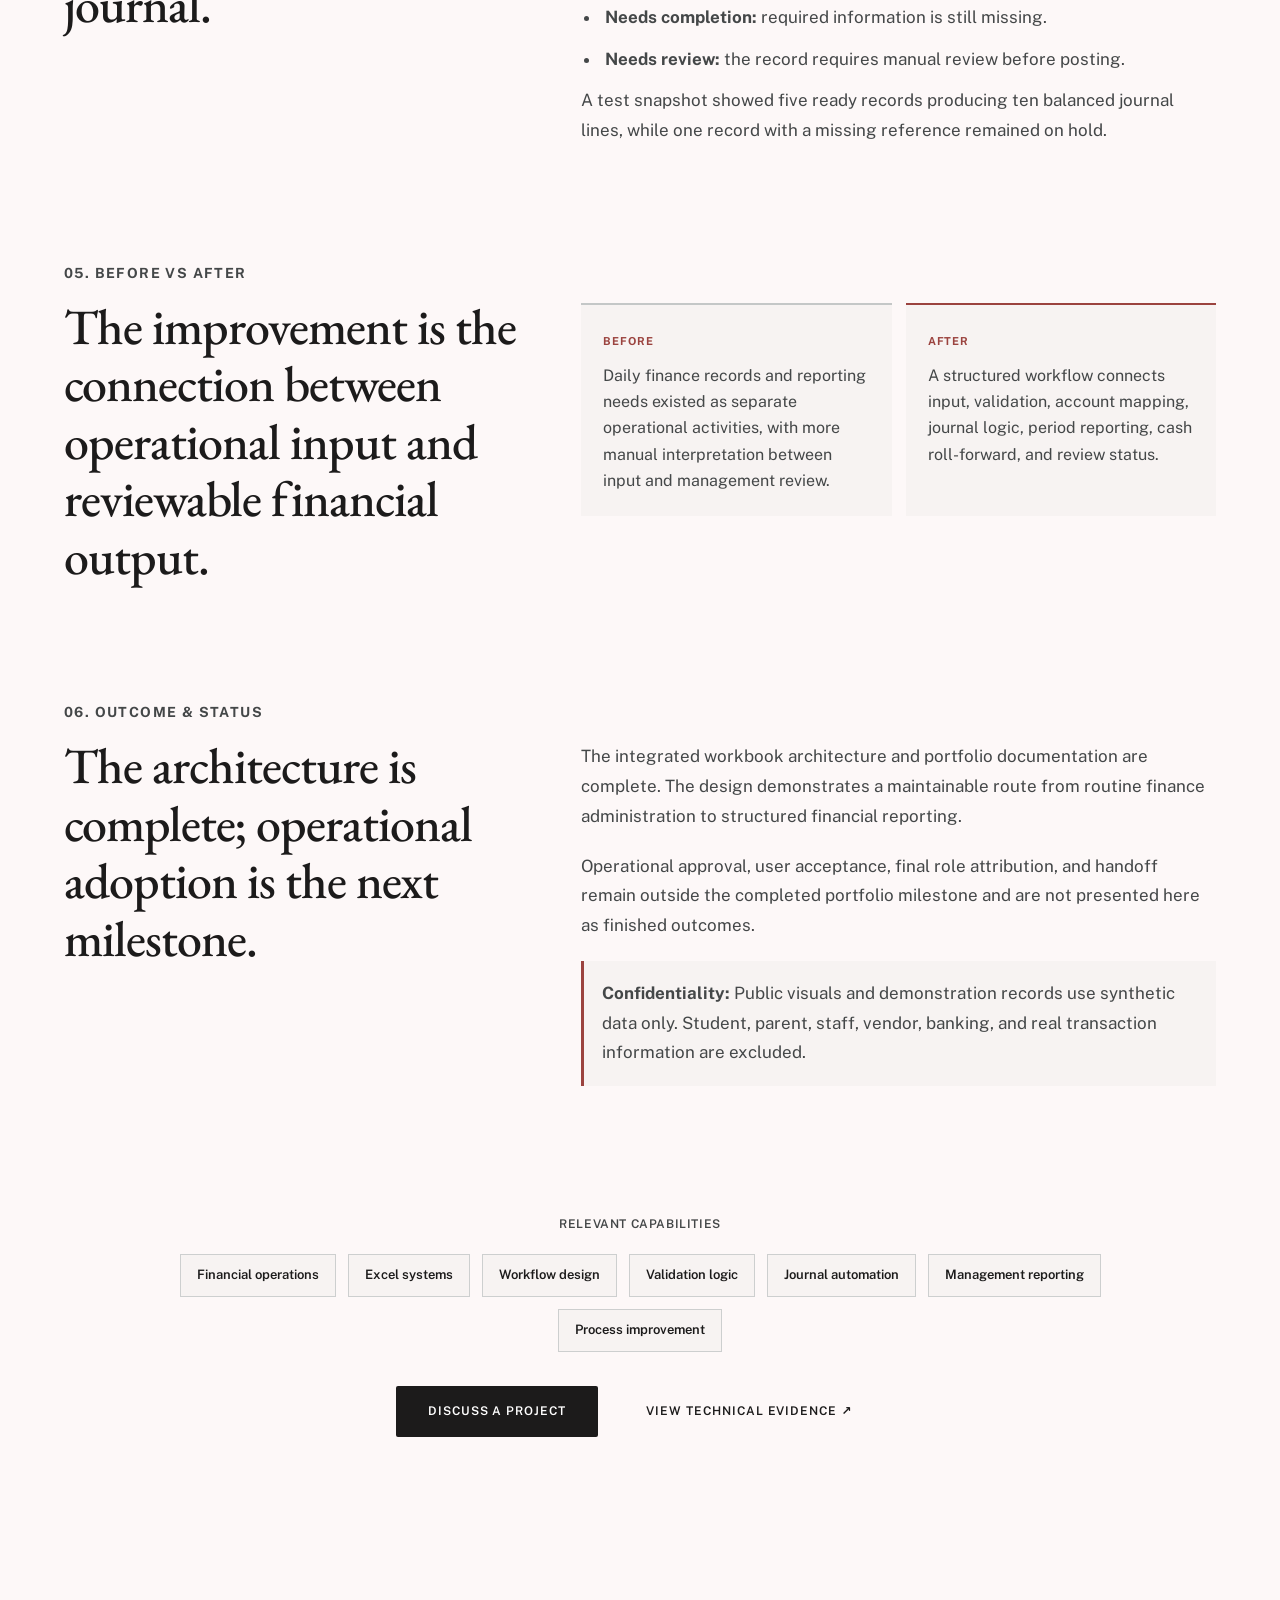
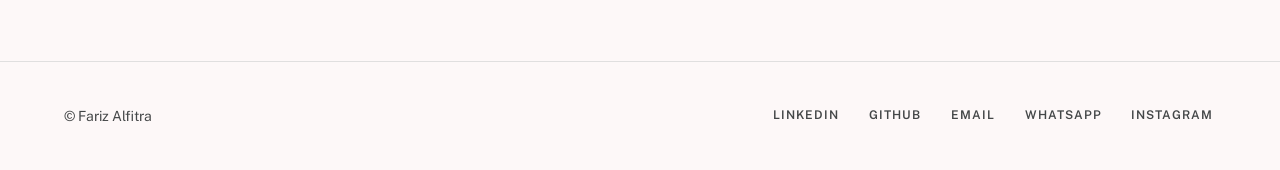
==== commit a775ab43: "Refine Work With Me section, hero actions and case-study CTAs - Remove the "Chat-first, calls option" ====
--- a/case-studies/financial-operations-reporting-system.html
+++ b/case-studies/financial-operations-reporting-system.html
@@ -164,7 +164,7 @@
         <span>Process improvement</span>
       </div>
       <div class="hero__actions case-cta__actions">
-        <a class="btn btn--primary" href="../index.html#contact">Discuss a project</a>
+        <a class="btn btn--primary" href="../index.html#work-with-me">Discuss a project</a>
         <a class="btn btn--ghost" href="https://github.com/alfitraaa/alfitraaa.github.io/tree/main/case-studies" target="_blank" rel="noopener">View technical evidence ↗</a>
       </div>
     </section>
--- a/assets/css/style.css
+++ b/assets/css/style.css
@@ -0,0 +1,1117 @@
+/* ==========================================================================
+   Fariz Alfitra — Portfolio v1
+   Finance, Governance & Business Systems
+   Hand-written CSS. Design tokens ported from the Stitch "Executive Editorial"
+   baseline. Light theme only. No build step.
+   ========================================================================== */
+
+/* ---------- Design tokens ------------------------------------------------- */
+:root {
+	/* Colors */
+	--bg: #fdf8f8;
+	--surface-container-lowest: #ffffff;
+	--surface-container-low: #f7f3f2;
+	--surface-container: #f1edec;
+	--surface-container-high: #ebe7e6;
+	--surface-variant: #e5e2e1;
+	--on-surface: #1c1b1b;        /* primary text / charcoal */
+	--on-surface-variant: #444748; /* secondary text */
+	--outline: #747878;
+	--outline-variant: #c4c7c7;    /* hairlines */
+	--primary: #1c1b1b;            /* charcoal for solid buttons */
+	--on-primary: #ffffff;
+	--secondary: #9b433f;          /* restrained burgundy accent */
+
+	/* Typography */
+	--font-serif: "EB Garamond", Georgia, "Times New Roman", serif;
+	--font-sans: "Public Sans", system-ui, -apple-system, "Segoe UI", sans-serif;
+
+	/* Spacing */
+	--container-max: 1280px;
+	--gutter: 32px;
+	--section-gap: 120px;
+	--margin-desktop: 64px;
+	--margin-mobile: 20px;
+
+	/* Radius */
+	--radius-sm: 2px;
+	--radius: 4px;
+}
+
+/* ---------- Reset / base -------------------------------------------------- */
+*,
+*::before,
+*::after {
+	box-sizing: border-box;
+}
+
+html {
+	scroll-behavior: smooth;
+	/* offset in-page anchors for the fixed nav */
+	scroll-padding-top: 96px;
+	-webkit-text-size-adjust: 100%;
+}
+
+body {
+	margin: 0;
+	background-color: var(--bg);
+	color: var(--on-surface);
+	font-family: var(--font-sans);
+	font-size: 16px;
+	font-weight: 400;
+	line-height: 1.6;
+	-webkit-font-smoothing: antialiased;
+	-moz-osx-font-smoothing: grayscale;
+}
+
+::selection {
+	background: #ffdad7;
+	color: #400105;
+}
+
+img {
+	max-width: 100%;
+	display: block;
+}
+
+a {
+	color: inherit;
+	text-decoration: none;
+}
+
+h1, h2, h3, h4, h5, h6, p {
+	margin: 0;
+}
+
+ul {
+	margin: 0;
+	padding: 0;
+	list-style: none;
+}
+
+/* ---------- Layout helpers ------------------------------------------------ */
+.container {
+	width: 100%;
+	max-width: var(--container-max);
+	margin-inline: auto;
+	padding-inline: var(--margin-mobile);
+}
+
+@media (min-width: 768px) {
+	.container {
+		padding-inline: var(--margin-desktop);
+	}
+}
+
+.section {
+	margin-bottom: var(--section-gap);
+}
+
+/* Section header: hairline + numbered label ("01 — PROFESSIONAL PROFILE") */
+.section-head {
+	border-top: 0.5px solid var(--outline-variant);
+	padding-top: 32px;
+	margin-bottom: 48px;
+}
+
+.section-number {
+	font-family: var(--font-sans);
+	font-size: 14px;
+	font-weight: 700;
+	line-height: 1;
+	letter-spacing: 0.1em;
+	color: var(--on-surface-variant);
+	text-transform: uppercase;
+}
+
+/* Typography roles */
+.eyebrow {
+	font-family: var(--font-sans);
+	font-size: 12px;
+	font-weight: 600;
+	line-height: 1;
+	letter-spacing: 0.05em;
+	text-transform: uppercase;
+	color: var(--on-surface-variant);
+}
+
+.headline {
+	font-family: var(--font-serif);
+	font-size: 32px;
+	font-weight: 500;
+	line-height: 1.3;
+	color: var(--on-surface);
+}
+
+.body-lg {
+	font-size: 18px;
+	line-height: 1.6;
+}
+
+.muted {
+	color: var(--on-surface-variant);
+}
+
+/* Generic responsive grid (12-col on desktop) */
+.grid {
+	display: grid;
+	grid-template-columns: 1fr;
+	gap: var(--gutter);
+}
+
+@media (min-width: 768px) {
+	.grid-12 {
+		grid-template-columns: repeat(12, 1fr);
+		align-items: start;
+	}
+}
+
+/* ---------- Navigation ---------------------------------------------------- */
+.site-nav {
+	position: fixed;
+	top: 0;
+	left: 0;
+	width: 100%;
+	z-index: 50;
+	background: rgba(253, 248, 248, 0.8);
+	backdrop-filter: blur(10px);
+	-webkit-backdrop-filter: blur(10px);
+	border-bottom: 1px solid rgba(196, 199, 199, 0.3);
+}
+
+.site-nav__inner {
+	display: flex;
+	align-items: center;
+	justify-content: space-between;
+	height: 64px;
+	max-width: var(--container-max);
+	margin-inline: auto;
+	padding-inline: var(--margin-mobile);
+}
+
+@media (min-width: 768px) {
+	.site-nav__inner {
+		padding-inline: var(--margin-desktop);
+	}
+}
+
+.brand {
+	font-family: var(--font-serif);
+	font-size: 24px;
+	font-weight: 600;
+	letter-spacing: -0.01em;
+	color: var(--on-surface);
+}
+
+.nav-links {
+	display: none;
+	gap: 32px;
+}
+
+.nav-links a {
+	font-family: var(--font-sans);
+	font-size: 12px;
+	font-weight: 600;
+	letter-spacing: 0.08em;
+	text-transform: uppercase;
+	color: var(--on-surface-variant);
+	transition: color 0.2s ease-in-out;
+}
+
+.nav-links a:hover,
+.nav-links a:focus-visible {
+	color: var(--secondary);
+}
+
+@media (min-width: 768px) {
+	.nav-links {
+		display: flex;
+	}
+}
+
+/* Mobile menu toggle button */
+.nav-toggle {
+	display: inline-flex;
+	align-items: center;
+	justify-content: center;
+	width: 40px;
+	height: 40px;
+	padding: 0;
+	background: transparent;
+	border: 0;
+	color: var(--on-surface);
+	cursor: pointer;
+}
+
+.nav-toggle svg {
+	width: 24px;
+	height: 24px;
+}
+
+.nav-toggle .icon-close {
+	display: none;
+}
+
+.nav-toggle[aria-expanded="true"] .icon-open {
+	display: none;
+}
+
+.nav-toggle[aria-expanded="true"] .icon-close {
+	display: block;
+}
+
+@media (min-width: 768px) {
+	.nav-toggle {
+		display: none;
+	}
+}
+
+/* Mobile dropdown panel */
+.nav-mobile {
+	display: none;
+	border-top: 1px solid rgba(196, 199, 199, 0.3);
+	background: var(--bg);
+}
+
+.nav-mobile.is-open {
+	display: block;
+}
+
+@media (min-width: 768px) {
+	.nav-mobile {
+		display: none !important;
+	}
+}
+
+.nav-mobile ul {
+	padding: 8px var(--margin-mobile) 16px;
+}
+
+.nav-mobile a {
+	display: block;
+	padding: 12px 0;
+	font-family: var(--font-sans);
+	font-size: 13px;
+	font-weight: 600;
+	letter-spacing: 0.08em;
+	text-transform: uppercase;
+	color: var(--on-surface-variant);
+	border-bottom: 0.5px solid rgba(196, 199, 199, 0.3);
+}
+
+.nav-mobile li:last-child a {
+	border-bottom: 0;
+}
+
+.nav-mobile a:hover,
+.nav-mobile a:focus-visible {
+	color: var(--secondary);
+}
+
+/* ---------- Main / hero --------------------------------------------------- */
+main {
+	padding-top: 64px;
+	padding-bottom: var(--section-gap);
+}
+
+.hero {
+	margin-top: 48px;
+	margin-bottom: 48px;
+}
+
+/* Eyebrow: two structured groups of focus areas with CSS-generated middle-dot
+   separators — never a literal dot-delimited string. Dots sit between items
+   inside each group, and a further dot joins the two groups so that on a single
+   line all five read "Finance · Governance · Operations · Data · Projects".
+   Horizontal rhythm comes solely from the separator margins, so the space on
+   both sides of every dot is mathematically identical. */
+.hero__eyebrow {
+	display: flex;
+	flex-wrap: wrap;
+	align-items: center;
+	row-gap: 6px;
+	margin-bottom: 24px;
+}
+
+.hero__eyebrow-group {
+	display: inline-flex;
+	align-items: center;
+}
+
+.hero__eyebrow-group span {
+	white-space: nowrap;
+}
+
+.hero__eyebrow-group span:not(:last-child)::after,
+.hero__eyebrow-group:not(:last-child)::after {
+	content: "\00B7"; /* middle dot */
+	margin-inline: 0.7em;
+	color: var(--outline-variant);
+	font-weight: 600;
+}
+
+.hero h1 {
+	font-family: var(--font-serif);
+	font-size: 40px;
+	font-weight: 600;
+	line-height: 1.2;
+	letter-spacing: -0.01em;
+	color: var(--on-surface);
+	margin-bottom: 24px;
+}
+
+.hero h2 {
+	font-family: var(--font-serif);
+	font-size: 32px;
+	font-weight: 500;
+	line-height: 1.3;
+	color: var(--on-surface-variant);
+	margin-bottom: 32px;
+	max-width: 42rem;
+}
+
+.hero__intro {
+	font-size: 18px;
+	line-height: 1.6;
+	color: var(--on-surface-variant);
+	max-width: 36rem;
+	margin-bottom: 40px;
+}
+
+@media (min-width: 768px) {
+	.hero {
+		min-height: 40vh;
+		display: flex;
+		flex-direction: column;
+		justify-content: center;
+	}
+
+	.hero__content {
+		max-width: 66.6667%;
+	}
+
+	.hero h1 {
+		font-size: 64px;
+		line-height: 1.1;
+		letter-spacing: -0.02em;
+	}
+}
+
+.hero__actions {
+	display: flex;
+	flex-wrap: wrap;
+	gap: 16px;
+	align-items: center;
+}
+
+/* ---------- Portrait-ready hero hooks ------------------------------------- */
+/* No-photo default: the portrait slot is removed from flow entirely and the
+   text content keeps its natural full width — no blank reserved box appears.
+   Activating a future portrait is a single markup step (see the hero comment
+   in index.html): add .hero--with-portrait to the section and drop one <img>
+   into .hero__portrait. The rules below only take effect in that state. */
+.hero__portrait {
+	display: none;
+}
+
+/* Guard against an empty slot ever painting a visible box. */
+.hero--with-portrait .hero__portrait:empty {
+	display: none;
+}
+
+.hero--with-portrait .hero__portrait img {
+	display: block;
+	width: 100%;
+	height: auto; /* let aspect-ratio govern; the width/height attrs must not pin height */
+	aspect-ratio: 4 / 5; /* editorial portrait */
+	object-fit: cover;
+	/* Head-and-shoulders framing: the square source keeps its full height (all
+	   hair + natural headroom + shoulders); cover trims only the sides. The
+	   subject sits right-of-centre with empty background on the left, so the
+	   crop is biased right to trim that dead space and centre the face.
+	   No filters/adjustments to the image. */
+	object-position: 60% 40%;
+	/* Dark portrait on a light page separates on its own — no frame, card,
+	   border, or drop shadow, to keep the editorial, understated aesthetic. */
+}
+
+/* Mobile portrait layout: the eyebrow keeps its own full-width row (so its
+   single-line / two-row behavior is unaffected), the compact portrait sits to
+   the RIGHT of the name + positioning, and intro + actions run full width
+   beneath — keeping the hero from becoming excessively tall. */
+.hero--with-portrait .hero__content {
+	display: grid;
+	grid-template-columns: 1fr auto;
+	grid-template-areas:
+		"eyebrow  eyebrow"
+		"identity portrait"
+		"intro    intro"
+		"actions  actions";
+	column-gap: 20px;
+	row-gap: 0;
+	align-items: start;
+}
+
+.hero--with-portrait .hero__eyebrow { grid-area: eyebrow; }
+.hero--with-portrait .hero__identity { grid-area: identity; }
+
+.hero--with-portrait .hero__portrait {
+	grid-area: portrait;
+	display: block;
+	/* Compact, secondary accent on mobile: ~76–92px with the viewport so the
+	   name and positioning stay dominant and the hero stays compact, without
+	   ever forcing horizontal overflow. */
+	width: clamp(76px, 22.5vw, 92px);
+	align-self: start;
+}
+
+.hero--with-portrait .hero__intro { grid-area: intro; }
+.hero--with-portrait .hero__actions { grid-area: actions; }
+
+@media (min-width: 768px) {
+	/* Desktop portrait layout: ~7/12 text + ~4/12 portrait with a comfortable
+	   gap; portrait centered alongside the text column and capped so it supports
+	   the hero rather than dominating it, preserving editorial whitespace. */
+	.hero--with-portrait .hero__content {
+		max-width: none;
+		grid-template-columns: 7fr 4fr;
+		grid-template-areas:
+			"eyebrow  portrait"
+			"identity portrait"
+			"intro    portrait"
+			"actions  portrait";
+		column-gap: 56px;
+		row-gap: 0;
+		align-items: center;
+	}
+
+	.hero--with-portrait .hero__portrait {
+		width: 100%;
+		/* Restrained editorial accent (~270×338 at 4:5), not a dominant element.
+		   Capped well below the 4/12 column so the extra space reads as whitespace
+		   rather than enlarging the portrait; text stays visually dominant. */
+		max-width: 270px;
+		justify-self: end;
+		align-self: center;
+	}
+}
+
+/* ---------- Mobile density refinement (desktop typography unchanged) ------- */
+@media (max-width: 767px) {
+	.hero {
+		margin-top: 32px;
+	}
+
+	/* >=375px: scale the overline so all five stay on one line as the viewport
+	   narrows, floored at 10px so it never becomes too small. Below 375px the
+	   two-row rule further down takes over. */
+	.hero__eyebrow {
+		margin-bottom: 16px;
+		font-size: clamp(10px, calc((100vw - 56px) / 31.5), 12px);
+		letter-spacing: 0.03em;
+	}
+
+	.hero__eyebrow-group span:not(:last-child)::after,
+	.hero__eyebrow-group:not(:last-child)::after {
+		margin-inline: 0.45em;
+	}
+
+	.hero h1 {
+		font-size: 36px;
+		margin-bottom: 16px;
+	}
+
+	.hero h2 {
+		font-size: 26px;
+		margin-bottom: 24px;
+	}
+
+	.hero__intro {
+		margin-bottom: 32px;
+	}
+}
+
+/* <375px: instead of shrinking the overline further, stack the two groups
+   into two clean rows — "Finance · Governance · Operations" / "Data · Projects".
+   The joining separator is removed so no dot sits at a row start or end, and
+   the font stays >=10px. Row gap is kept tight so the hero height barely changes. */
+@media (max-width: 374.98px) {
+	.hero__eyebrow {
+		flex-direction: column;
+		align-items: flex-start;
+		row-gap: 4px;
+		font-size: clamp(10px, calc((100vw - 40px) / 22.5), 12px);
+	}
+
+	.hero__eyebrow-group:not(:last-child)::after {
+		content: none; /* drop the dot that would join the rows */
+	}
+}
+
+/* Buttons */
+.btn {
+	display: inline-flex;
+	align-items: center;
+	justify-content: center;
+	padding: 16px 32px;
+	font-family: var(--font-sans);
+	font-size: 12px;
+	font-weight: 600;
+	letter-spacing: 0.08em;
+	text-transform: uppercase;
+	border-radius: var(--radius-sm);
+	transition: background-color 0.2s ease-in-out, color 0.2s ease-in-out;
+	cursor: pointer;
+}
+
+.btn--primary {
+	background: var(--primary);
+	color: var(--on-primary);
+}
+
+.btn--primary:hover,
+.btn--primary:focus-visible {
+	background: var(--secondary);
+}
+
+.btn--ghost {
+	color: var(--on-surface);
+}
+
+.btn--ghost:hover,
+.btn--ghost:focus-visible {
+	color: var(--secondary);
+}
+
+/* ---------- Profile (01) -------------------------------------------------- */
+.profile__lead {
+	grid-column: 1 / -1;
+}
+
+.profile__lead p + p {
+	margin-top: 24px;
+}
+
+.profile__lead .headline {
+	margin-bottom: 24px;
+}
+
+.phase-list {
+	grid-column: 1 / -1;
+	margin-top: 32px;
+}
+
+.phase-row {
+	display: flex;
+	align-items: baseline;
+	gap: 16px;
+	padding-bottom: 16px;
+	margin-bottom: 24px;
+	border-bottom: 0.5px solid rgba(196, 199, 199, 0.4);
+}
+
+.phase-row:last-child {
+	border-bottom: 0;
+	margin-bottom: 0;
+	padding-bottom: 0;
+}
+
+.phase-row__label {
+	flex: 0 0 auto;
+	width: 64px;
+	font-family: var(--font-sans);
+	font-size: 12px;
+	font-weight: 600;
+	letter-spacing: 0.05em;
+	text-transform: uppercase;
+	color: var(--on-surface-variant);
+}
+
+.phase-row__value {
+	font-size: 16px;
+	color: var(--on-surface);
+}
+
+.phase-row--current .phase-row__label,
+.phase-row--current .phase-row__value {
+	color: var(--secondary);
+	font-weight: 500;
+}
+
+.phase-row__content {
+	flex: 1 1 auto;
+}
+
+.phase-row__desc {
+	font-size: 14px;
+	line-height: 1.5;
+	color: var(--on-surface-variant);
+	margin-top: 4px;
+}
+
+@media (min-width: 768px) {
+	.profile__lead {
+		grid-column: span 5;
+	}
+
+	.phase-list {
+		grid-column: 7 / span 6;
+		margin-top: 0;
+	}
+}
+
+/* ---------- Selected Case Studies (02) ------------------------------------ */
+.cases {
+	display: flex;
+	flex-direction: column;
+	gap: 96px;
+}
+
+.case {
+	display: grid;
+	grid-template-columns: 1fr;
+	gap: var(--gutter);
+	align-items: center;
+}
+
+/* Mobile (<768px): every case stacks the same way — visual first, then
+   title/problem/role/tags. The desktop Z-pattern orders below override this. */
+.case__figure {
+	order: 0;
+}
+
+.case__body {
+	order: 1;
+}
+
+.case__body h3 {
+	font-family: var(--font-serif);
+	font-size: 32px;
+	font-weight: 500;
+	line-height: 1.3;
+	color: var(--on-surface);
+	margin-bottom: 16px;
+}
+
+.case__body p {
+	color: var(--on-surface-variant);
+	margin-bottom: 24px;
+}
+
+.case__tags {
+	display: flex;
+	flex-wrap: wrap;
+	gap: 8px;
+}
+
+.tag {
+	display: inline-block;
+	padding: 4px 12px;
+	background: var(--surface-variant);
+	color: var(--on-surface);
+	font-family: var(--font-sans);
+	font-size: 12px;
+	font-weight: 600;
+	letter-spacing: 0.05em;
+	border-radius: var(--radius-sm);
+}
+
+@media (min-width: 768px) {
+	.case {
+		grid-template-columns: repeat(12, 1fr);
+	}
+
+	/* Case 1: image left (7) / text right (5) */
+	.case--img-left .case__figure {
+		grid-column: span 7;
+	}
+
+	.case--img-left .case__body {
+		grid-column: span 5;
+		padding-left: 32px;
+	}
+
+	/* Case 2: text left (5) / image right (7) — Z-pattern */
+	.case--img-right .case__body {
+		grid-column: span 5;
+		order: 1;
+		padding-right: 32px;
+	}
+
+	.case--img-right .case__figure {
+		grid-column: span 7;
+		order: 2;
+	}
+}
+
+/* Schematic placeholder visuals (abstract; replace later with real artifacts) */
+.schematic {
+	aspect-ratio: 4 / 3;
+	width: 100%;
+	background: var(--surface-container);
+	border: 0.5px solid var(--outline-variant);
+	padding: 32px;
+	display: flex;
+	align-items: center;
+	justify-content: center;
+	overflow: hidden;
+}
+
+.schematic svg {
+	width: 100%;
+	height: 100%;
+}
+
+.schematic__stroke {
+	fill: none;
+	stroke: var(--outline);
+	stroke-width: 1.5;
+}
+
+.schematic__hair {
+	fill: none;
+	stroke: var(--outline-variant);
+	stroke-width: 1;
+}
+
+.schematic__node {
+	fill: var(--surface-container-high);
+	stroke: var(--outline);
+	stroke-width: 1.5;
+}
+
+.schematic__accent {
+	fill: none;
+	stroke: var(--secondary);
+	stroke-width: 1.5;
+}
+
+.schematic__fill-soft {
+	fill: var(--surface-container-high);
+}
+
+/* ---------- Areas of Work (03) ------------------------------------------- */
+.areas {
+	display: grid;
+	grid-template-columns: 1fr;
+	column-gap: var(--gutter);
+	row-gap: 48px;
+}
+
+@media (min-width: 768px) {
+	.areas {
+		grid-template-columns: repeat(3, 1fr);
+	}
+}
+
+.area {
+	border-top: 0.5px solid rgba(196, 199, 199, 0.5);
+	padding-top: 24px;
+}
+
+.area h4 {
+	font-size: 18px;
+	font-weight: 500;
+	color: var(--on-surface);
+	margin-bottom: 12px;
+}
+
+.area p {
+	font-size: 16px;
+	color: var(--on-surface-variant);
+}
+
+/* ---------- Earlier Analytics Work (04) ---------------------------------- */
+.analytics-grid {
+	display: grid;
+	grid-template-columns: 1fr;
+	gap: var(--gutter);
+}
+
+@media (min-width: 768px) {
+	.analytics-grid {
+		grid-template-columns: repeat(3, 1fr);
+	}
+}
+
+.analytics-card {
+	display: block;
+	padding: 24px;
+	background: var(--surface-container-low);
+	border: 0.5px solid rgba(196, 199, 199, 0.6);
+	transition: border-color 0.2s ease-in-out;
+}
+
+.analytics-card:hover,
+.analytics-card:focus-visible {
+	border-color: var(--secondary);
+}
+
+.analytics-card__head {
+	display: flex;
+	align-items: baseline;
+	justify-content: space-between;
+	gap: 12px;
+	margin-bottom: 8px;
+}
+
+.analytics-card h4 {
+	font-size: 18px;
+	font-weight: 500;
+	color: var(--on-surface);
+}
+
+.analytics-card__ext {
+	font-family: var(--font-sans);
+	font-size: 11px;
+	font-weight: 600;
+	letter-spacing: 0.05em;
+	text-transform: uppercase;
+	color: var(--on-surface-variant);
+	white-space: nowrap;
+}
+
+.analytics-card:hover .analytics-card__ext {
+	color: var(--secondary);
+}
+
+.analytics-card p {
+	font-size: 14px;
+	color: var(--on-surface-variant);
+	line-height: 1.6;
+}
+
+/* ---------- Experience (05) ----------------------------------------------- */
+.experience {
+	max-width: 48rem;
+}
+
+.exp-row {
+	display: grid;
+	grid-template-columns: 1fr;
+	gap: 4px;
+	padding-bottom: 16px;
+	margin-bottom: 24px;
+	border-bottom: 0.5px solid rgba(196, 199, 199, 0.4);
+}
+
+.exp-row:last-child {
+	border-bottom: 0;
+	margin-bottom: 0;
+	padding-bottom: 0;
+}
+
+.exp-row__when {
+	font-family: var(--font-sans);
+	font-size: 12px;
+	font-weight: 600;
+	letter-spacing: 0.05em;
+	text-transform: uppercase;
+	color: var(--on-surface-variant);
+}
+
+.exp-row__title {
+	font-size: 16px;
+	font-weight: 500;
+	color: var(--on-surface);
+	margin-bottom: 2px;
+}
+
+.exp-row__org {
+	font-size: 14px;
+	line-height: 1.5;
+	color: var(--on-surface);
+	margin-bottom: 6px;
+}
+
+.exp-row__org span {
+	display: block;
+}
+
+.exp-row__desc {
+	font-size: 14px;
+	color: var(--on-surface-variant);
+}
+
+@media (min-width: 768px) {
+	.exp-row {
+		grid-template-columns: 1fr 3fr;
+		gap: 16px;
+	}
+}
+
+/* ---------- Work With Me (06) --------------------------------------------- */
+.wwm__lead,
+.wwm__detail {
+	grid-column: 1 / -1;
+}
+
+.wwm__title {
+	margin-bottom: 24px;
+}
+
+.wwm__lead .muted {
+	max-width: 30rem;
+}
+
+.wwm__actions {
+	display: flex;
+	flex-wrap: wrap;
+	gap: 16px;
+	align-items: center;
+	margin-top: 32px;
+}
+
+.wwm__steps {
+	margin-top: 0;
+}
+
+.wwm__offer {
+	margin-top: 40px;
+	padding: 32px;
+	background: var(--surface-container-low);
+	border: 0.5px solid rgba(196, 199, 199, 0.6);
+	border-top: 2px solid var(--secondary);
+}
+
+.wwm__offer-label {
+	color: var(--secondary);
+	margin-bottom: 16px;
+}
+
+.wwm__price {
+	font-family: var(--font-serif);
+	font-size: 36px;
+	font-weight: 500;
+	line-height: 1.2;
+	color: var(--on-surface);
+	margin-bottom: 12px;
+}
+
+.wwm__offer-desc {
+	font-size: 16px;
+	color: var(--on-surface-variant);
+	max-width: 32rem;
+}
+
+.wwm__credit {
+	margin-top: 24px;
+	font-size: 14px;
+	color: var(--on-surface-variant);
+}
+
+.wwm__credit a {
+	color: var(--on-surface);
+	border-bottom: 0.5px solid var(--outline);
+	transition: color 0.2s ease-in-out, border-color 0.2s ease-in-out;
+}
+
+.wwm__credit a:hover,
+.wwm__credit a:focus-visible {
+	color: var(--secondary);
+	border-color: var(--secondary);
+}
+
+@media (min-width: 768px) {
+	.wwm__lead {
+		grid-column: span 5;
+	}
+
+	.wwm__title {
+		font-size: 40px;
+		line-height: 1.2;
+	}
+
+	.wwm__detail {
+		grid-column: 7 / span 6;
+	}
+}
+
+/* ---------- Footer -------------------------------------------------------- */
+.site-footer {
+	border-top: 1px solid rgba(196, 199, 199, 0.5);
+	background: var(--bg);
+}
+
+.site-footer__inner {
+	max-width: var(--container-max);
+	margin-inline: auto;
+	padding: 32px var(--margin-mobile);
+	display: flex;
+	flex-direction: column;
+	gap: 16px;
+	align-items: center;
+	text-align: center;
+}
+
+.site-footer__copy {
+	font-size: 14px;
+	color: var(--on-surface-variant);
+}
+
+.site-footer__links {
+	display: flex;
+	flex-wrap: wrap;
+	justify-content: center;
+	gap: 12px 24px;
+}
+
+.site-footer__links a {
+	font-family: var(--font-sans);
+	font-size: 12px;
+	font-weight: 600;
+	letter-spacing: 0.08em;
+	text-transform: uppercase;
+	color: var(--on-surface-variant);
+	transition: color 0.2s ease-in-out;
+}
+
+.site-footer__links a:hover,
+.site-footer__links a:focus-visible {
+	color: var(--secondary);
+}
+
+@media (min-width: 768px) {
+	.site-footer__inner {
+		flex-direction: row;
+		justify-content: space-between;
+		padding-inline: var(--margin-desktop);
+		text-align: left;
+	}
+
+	.site-footer__links {
+		justify-content: flex-end;
+	}
+}
+
+/* ---------- Accessibility ------------------------------------------------- */
+:focus-visible {
+	outline: 2px solid var(--secondary);
+	outline-offset: 2px;
+}
+
+.skip-link {
+	position: absolute;
+	left: -9999px;
+	top: 0;
+	z-index: 100;
+	background: var(--primary);
+	color: var(--on-primary);
+	padding: 12px 20px;
+	font-size: 13px;
+	font-weight: 600;
+}
+
+.skip-link:focus {
+	left: 0;
+}
+
+@media (prefers-reduced-motion: reduce) {
+	html {
+		scroll-behavior: auto;
+	}
+
+	* {
+		transition: none !important;
+	}
+}
--- a/assets/css/case-study.css
+++ b/assets/css/case-study.css
@@ -1 +1,6 @@
-.case-page{padding-top:64px}.case-hero{padding-top:88px;padding-bottom:56px}.case-back{display:inline-block;margin-bottom:30px;font-family:var(--font-sans);font-size:13px;font-weight:600;letter-spacing:.04em;color:var(--on-surface-variant)}.case-back:hover,.case-back:focus-visible{color:var(--secondary)}.case-eyebrow{display:flex;flex-wrap:wrap;gap:8px 14px;margin-bottom:18px}.case-eyebrow span{font-family:var(--font-sans);font-size:12px;font-weight:600;letter-spacing:.07em;text-transform:uppercase;color:var(--on-surface-variant)}.case-hero h1{font-family:var(--font-serif);font-size:clamp(48px,6.4vw,84px);font-weight:600;line-height:1.04;letter-spacing:-.03em;max-width:18ch;margin:0 0 26px}.case-hero__lede{font-size:clamp(19px,2vw,25px);line-height:1.55;color:var(--on-surface-variant);max-width:52rem}.case-hero__meta{display:flex;flex-wrap:wrap;gap:10px 28px;margin-top:34px;padding-top:24px;border-top:.5px solid rgba(196,199,199,.6);font-size:13px;color:var(--on-surface-variant)}.case-metrics{display:grid;grid-template-columns:repeat(2,minmax(0,1fr));border-top:.5px solid var(--outline-variant);border-bottom:.5px solid var(--outline-variant)}.case-metrics article{padding:26px 18px 26px 0}.case-metrics strong{display:block;font-family:var(--font-serif);font-size:38px;font-weight:600;line-height:1;color:var(--on-surface)}.case-metrics span{display:block;margin-top:9px;font-size:13px;line-height:1.45;color:var(--on-surface-variant);max-width:16rem}.case-section{padding-top:92px;padding-bottom:28px}.case-section h2{font-family:var(--font-serif);font-size:clamp(32px,4vw,50px);font-weight:500;line-height:1.15;letter-spacing:-.02em}.case-section__intro .section-number{margin-bottom:18px}.case-section__intro h2{margin:0}.case-section__intro--wide{max-width:48rem}.case-two-col{display:grid;grid-template-columns:1fr;gap:30px;align-items:start}.case-copy{font-size:17px;line-height:1.75;color:var(--on-surface-variant);padding-top:37px}.case-copy p+p{margin-top:20px}.workflow-grid{display:grid;grid-template-columns:1fr;gap:14px;margin-top:38px}.workflow-grid article{padding:24px;border:.5px solid rgba(196,199,199,.7);background:var(--surface-container-low)}.workflow-grid article>span{font-family:var(--font-sans);font-size:11px;font-weight:700;letter-spacing:.08em;color:var(--secondary)}.workflow-grid h3{font-size:17px;font-weight:600;margin:18px 0 8px}.workflow-grid p{font-size:14px;line-height:1.55;color:var(--on-surface-variant)}.case-section__head{display:grid;grid-template-columns:1fr;gap:28px;margin-bottom:34px;align-items:start}.case-section__head>p{color:var(--on-surface-variant);line-height:1.65;margin:0;padding-top:37px}.demo-dashboard{padding:22px;background:#f7f4ed;border:.5px solid #c8c2b7}.demo-dashboard__title{font-family:var(--font-serif);font-size:25px;font-weight:600}.demo-dashboard__title span{display:block;margin-top:5px;font-family:var(--font-sans);font-size:11px;font-weight:600;letter-spacing:.1em;text-transform:uppercase;color:#8b6f59}.demo-kpis{display:grid;grid-template-columns:repeat(2,1fr);gap:10px;margin:22px 0}.demo-kpis article{padding:16px;background:#fff;border:.5px solid #d8d2c7}.demo-kpis span{display:block;font-size:11px;color:#6f6a63}.demo-kpis strong{display:block;margin-top:6px;font-size:20px}.demo-panels{display:grid;grid-template-columns:1fr;gap:10px}.demo-panel{padding:18px;background:#fff;border:.5px solid #d8d2c7}.demo-panel h3{font-size:13px;font-weight:700;margin-bottom:14px}.bar-row{display:grid;grid-template-columns:34px 1fr 54px;gap:10px;align-items:center;margin:11px 0;font-size:11px}.bar-row i{display:block;height:8px;background:linear-gradient(90deg,#2f3437 var(--w),#ece7de var(--w));border-radius:99px}.bar-row b{text-align:right}.status-row{display:grid;grid-template-columns:12px 1fr auto;gap:8px;align-items:center;margin:12px 0;font-size:12px}.status-dot{width:8px;height:8px;border-radius:50%}.status-dot--ok{background:#4d8a64}.status-dot--review{background:#c4933f}.demo-panel hr{border:0;border-top:.5px solid #ddd6cb;margin:18px 0}.case-list{margin-top:22px;padding-left:1.2rem;list-style:disc}.case-list li{margin-bottom:12px;padding-left:4px}.before-after{display:grid;grid-template-columns:1fr;gap:14px;padding-top:37px}.before-after article{padding:22px;border-top:2px solid var(--outline-variant);background:var(--surface-container-low)}.before-after article:last-child{border-top-color:var(--secondary)}.before-after span{font-family:var(--font-sans);font-size:11px;font-weight:700;letter-spacing:.08em;text-transform:uppercase;color:var(--secondary)}.before-after p{margin-top:10px;color:var(--on-surface-variant);line-height:1.65}.case-note{padding:18px;background:var(--surface-container-low);border-left:3px solid var(--secondary)}.case-cta{padding-top:104px;padding-bottom:104px}.case-cta>.eyebrow{text-align:center;margin-bottom:24px}.case-capabilities{display:flex;flex-wrap:wrap;justify-content:center;gap:12px;margin:0 auto 34px;max-width:62rem}.case-capabilities span{padding:10px 16px;border:.5px solid rgba(196,199,199,.8);background:var(--surface-container-low);font-family:var(--font-sans);font-size:13px;font-weight:600;color:var(--on-surface)}.case-cta__actions{justify-content:center}.case-visual-link{display:block}.case-visual-link img{display:block;width:100%;aspect-ratio:4/3;object-fit:cover;border:.5px solid var(--outline-variant);transition:transform .2s ease,border-color .2s ease}.case-visual-link:hover img,.case-visual-link:focus-visible img{transform:translateY(-2px);border-color:var(--secondary)}.case-more{display:inline-flex;margin-top:10px;font-family:var(--font-sans);font-size:12px;font-weight:700;letter-spacing:.04em;color:var(--secondary)}.ops-demo{padding:22px;background:#f7f4ed;border:.5px solid #c8c2b7}.ops-demo__header{display:flex;flex-wrap:wrap;align-items:flex-end;justify-content:space-between;gap:16px;margin-bottom:18px}.ops-demo__header strong{display:block;font-family:var(--font-serif);font-size:26px;font-weight:600}.ops-demo__header>div>span{display:block;margin-top:4px;font-size:11px;font-weight:600;letter-spacing:.08em;text-transform:uppercase;color:#8b6f59}.ops-demo__summary{display:flex;gap:10px}.ops-demo__summary span{padding:8px 10px;background:#fff;border:.5px solid #d8d2c7;font-size:11px;color:#67615a}.ops-demo__summary b{font-size:14px;color:#2f3437}.ops-table{background:#fff;border:.5px solid #d8d2c7;overflow:hidden}.ops-table__row{display:grid;grid-template-columns:70px minmax(160px,2fr) minmax(80px,.8fr) minmax(120px,1fr) minmax(100px,.9fr);align-items:center;gap:12px;padding:12px 14px;border-top:.5px solid #ece7de;font-size:12px}.ops-table__row:first-child{border-top:0}.ops-table__head{background:#2f3437;color:#fff;font-weight:700;font-size:11px;letter-spacing:.03em}.ops-status{display:inline-flex;width:max-content;padding:5px 8px;border-radius:999px;font-size:10px;font-weight:700}.ops-status--ready{background:#e3f2e8;color:#1e6b3b}.ops-status--review{background:#fff1cc;color:#8a5a00}.ops-flow{display:grid;grid-template-columns:repeat(3,1fr);gap:8px;margin-top:14px}.ops-flow span{padding:10px;background:#fff;border:.5px solid #d8d2c7;text-align:center;font-size:11px;font-weight:600;color:#4c4945}.workflow-grid--seven article:last-child{border-color:rgba(139,111,89,.55)}@media(min-width:768px){.case-metrics{grid-template-columns:repeat(5,minmax(0,1fr))}.case-metrics article{padding-right:24px}.case-two-col{grid-template-columns:5fr 7fr;gap:64px;align-items:start}.workflow-grid{grid-template-columns:repeat(4,1fr)}.workflow-grid article:nth-child(n+5){grid-column:span 1}.case-section__head{grid-template-columns:7fr 5fr;gap:64px;align-items:start}.demo-kpis{grid-template-columns:repeat(4,1fr)}.demo-panels{grid-template-columns:2fr 1fr}.before-after{grid-template-columns:1fr 1fr}.ops-flow{grid-template-columns:repeat(6,1fr)}}@media(max-width:767px){.case-copy,.case-section__head>p,.before-after{padding-top:0}.case-hero h1{max-width:12ch}.case-capabilities{justify-content:flex-start}.case-cta>.eyebrow{text-align:left}.case-cta__actions{justify-content:flex-start}.ops-demo{padding:16px}.ops-demo__summary{width:100%;flex-wrap:wrap}.ops-table{background:transparent;border:0;overflow:visible}.ops-table__head{display:none}.ops-table__row{min-width:0;grid-template-columns:repeat(2,minmax(0,1fr));gap:12px;padding:14px;margin-bottom:10px;background:#fff;border:.5px solid #d8d2c7}.ops-table__row>span{min-width:0;overflow-wrap:anywhere}.ops-table__row>span:nth-child(2){grid-column:1/-1}.ops-table__row>span:not(.ops-status)::before{content:attr(data-label);display:block;margin-bottom:4px;font-size:9px;font-weight:700;letter-spacing:.08em;text-transform:uppercase;color:#8b6f59}.ops-table__row>.ops-status{align-self:start;justify-self:start}.ops-table__row>.ops-status::before{content:attr(data-label) " · ";font-size:8px;letter-spacing:.06em;text-transform:uppercase;opacity:.72;margin-right:3px}.ops-flow{grid-template-columns:repeat(2,1fr)}}+.case-page{padding-top:64px}.case-hero{padding-top:88px;padding-bottom:56px}.case-back{display:inline-block;margin-bottom:30px;font-family:var(--font-sans);font-size:13px;font-weight:600;letter-spacing:.04em;color:var(--on-surface-variant)}.case-back:hover,.case-back:focus-visible{color:var(--secondary)}.case-eyebrow{display:flex;flex-wrap:wrap;gap:8px 14px;margin-bottom:18px}.case-eyebrow span{font-family:var(--font-sans);font-size:12px;font-weight:600;letter-spacing:.07em;text-transform:uppercase;color:var(--on-surface-variant)}.case-hero h1{font-family:var(--font-serif);font-size:clamp(48px,6.4vw,84px);font-weight:600;line-height:1.04;letter-spacing:-.03em;max-width:18ch;margin:0 0 26px}.case-hero__lede{font-size:clamp(19px,2vw,25px);line-height:1.55;color:var(--on-surface-variant);max-width:52rem}.case-hero__meta{display:flex;flex-wrap:wrap;gap:10px 28px;margin-top:34px;padding-top:24px;border-top:.5px solid rgba(196,199,199,.6);font-size:13px;color:var(--on-surface-variant)}.case-metrics{display:grid;grid-template-columns:repeat(2,minmax(0,1fr));border-top:.5px solid var(--outline-variant);border-bottom:.5px solid var(--outline-variant)}.case-metrics article{padding:26px 18px 26px 0}.case-metrics strong{display:block;font-family:var(--font-serif);font-size:38px;font-weight:600;line-height:1;color:var(--on-surface)}.case-metrics span{display:block;margin-top:9px;font-size:13px;line-height:1.45;color:var(--on-surface-variant);max-width:16rem}.case-section{padding-top:92px;padding-bottom:28px}.case-section h2{font-family:var(--font-serif);font-size:clamp(32px,4vw,50px);font-weight:500;line-height:1.15;letter-spacing:-.02em}.case-section__intro .section-number{margin-bottom:18px}.case-section__intro h2{margin:0}.case-section__intro--wide{max-width:48rem}.case-two-col{display:grid;grid-template-columns:1fr;gap:30px;align-items:start}.case-copy{font-size:17px;line-height:1.75;color:var(--on-surface-variant);padding-top:37px}.case-copy p+p{margin-top:20px}.workflow-grid{display:grid;grid-template-columns:1fr;gap:14px;margin-top:38px}.workflow-grid article{padding:24px;border:.5px solid rgba(196,199,199,.7);background:var(--surface-container-low)}.workflow-grid article>span{font-family:var(--font-sans);font-size:11px;font-weight:700;letter-spacing:.08em;color:var(--secondary)}.workflow-grid h3{font-size:17px;font-weight:600;margin:18px 0 8px}.workflow-grid p{font-size:14px;line-height:1.55;color:var(--on-surface-variant)}.case-section__head{display:grid;grid-template-columns:1fr;gap:28px;margin-bottom:34px;align-items:start}.case-section__head>p{color:var(--on-surface-variant);line-height:1.65;margin:0;padding-top:37px}.demo-dashboard{padding:22px;background:#f7f4ed;border:.5px solid #c8c2b7}.demo-dashboard__title{font-family:var(--font-serif);font-size:25px;font-weight:600}.demo-dashboard__title span{display:block;margin-top:5px;font-family:var(--font-sans);font-size:11px;font-weight:600;letter-spacing:.1em;text-transform:uppercase;color:#8b6f59}.demo-kpis{display:grid;grid-template-columns:repeat(2,1fr);gap:10px;margin:22px 0}.demo-kpis article{padding:16px;background:#fff;border:.5px solid #d8d2c7}.demo-kpis span{display:block;font-size:11px;color:#6f6a63}.demo-kpis strong{display:block;margin-top:6px;font-size:20px}.demo-panels{display:grid;grid-template-columns:1fr;gap:10px}.demo-panel{padding:18px;background:#fff;border:.5px solid #d8d2c7}.demo-panel h3{font-size:13px;font-weight:700;margin-bottom:14px}.bar-row{display:grid;grid-template-columns:34px 1fr 54px;gap:10px;align-items:center;margin:11px 0;font-size:11px}.bar-row i{display:block;height:8px;background:linear-gradient(90deg,#2f3437 var(--w),#ece7de var(--w));border-radius:99px}.bar-row b{text-align:right}.status-row{display:grid;grid-template-columns:12px 1fr auto;gap:8px;align-items:center;margin:12px 0;font-size:12px}.status-dot{width:8px;height:8px;border-radius:50%}.status-dot--ok{background:#4d8a64}.status-dot--review{background:#c4933f}.demo-panel hr{border:0;border-top:.5px solid #ddd6cb;margin:18px 0}.case-list{margin-top:22px;padding-left:1.2rem;list-style:disc}.case-list li{margin-bottom:12px;padding-left:4px}.before-after{display:grid;grid-template-columns:1fr;gap:14px;padding-top:37px}.before-after article{padding:22px;border-top:2px solid var(--outline-variant);background:var(--surface-container-low)}.before-after article:last-child{border-top-color:var(--secondary)}.before-after span{font-family:var(--font-sans);font-size:11px;font-weight:700;letter-spacing:.08em;text-transform:uppercase;color:var(--secondary)}.before-after p{margin-top:10px;color:var(--on-surface-variant);line-height:1.65}.case-note{padding:18px;background:var(--surface-container-low);border-left:3px solid var(--secondary)}.case-cta{padding-top:104px;padding-bottom:104px}.case-cta>.eyebrow{text-align:center;margin-bottom:24px}.case-capabilities{display:flex;flex-wrap:wrap;justify-content:center;gap:12px;margin:0 auto 34px;max-width:62rem}.case-capabilities span{padding:10px 16px;border:.5px solid rgba(196,199,199,.8);background:var(--surface-container-low);font-family:var(--font-sans);font-size:13px;font-weight:600;color:var(--on-surface)}.case-cta__actions{justify-content:center}.case-visual-link{display:block}.case-visual-link img{display:block;width:100%;aspect-ratio:4/3;object-fit:cover;border:.5px solid var(--outline-variant);transition:transform .2s ease,border-color .2s ease}.case-visual-link:hover img,.case-visual-link:focus-visible img{transform:translateY(-2px);border-color:var(--secondary)}.case-more{display:inline-flex;margin-top:10px;font-family:var(--font-sans);font-size:12px;font-weight:700;letter-spacing:.04em;color:var(--secondary)}.ops-demo{padding:22px;background:#f7f4ed;border:.5px solid #c8c2b7}.ops-demo__header{display:flex;flex-wrap:wrap;align-items:flex-end;justify-content:space-between;gap:16px;margin-bottom:18px}.ops-demo__header strong{display:block;font-family:var(--font-serif);font-size:26px;font-weight:600}.ops-demo__header>div>span{display:block;margin-top:4px;font-size:11px;font-weight:600;letter-spacing:.08em;text-transform:uppercase;color:#8b6f59}.ops-demo__summary{display:flex;gap:10px}.ops-demo__summary span{padding:8px 10px;background:#fff;border:.5px solid #d8d2c7;font-size:11px;color:#67615a}.ops-demo__summary b{font-size:14px;color:#2f3437}.ops-table{background:#fff;border:.5px solid #d8d2c7;overflow:hidden}.ops-table__row{display:grid;grid-template-columns:70px minmax(160px,2fr) minmax(80px,.8fr) minmax(120px,1fr) minmax(100px,.9fr);align-items:center;gap:12px;padding:12px 14px;border-top:.5px solid #ece7de;font-size:12px}.ops-table__row:first-child{border-top:0}.ops-table__head{background:#2f3437;color:#fff;font-weight:700;font-size:11px;letter-spacing:.03em}.ops-status{display:inline-flex;width:max-content;padding:5px 8px;border-radius:999px;font-size:10px;font-weight:700}.ops-status--ready{background:#e3f2e8;color:#1e6b3b}.ops-status--review{background:#fff1cc;color:#8a5a00}.ops-flow{display:grid;grid-template-columns:repeat(3,1fr);gap:8px;margin-top:14px}.ops-flow span{padding:10px;background:#fff;border:.5px solid #d8d2c7;text-align:center;font-size:11px;font-weight:600;color:#4c4945}.workflow-grid--seven article:last-child{border-color:rgba(139,111,89,.55)}@media(min-width:768px){.case-metrics{grid-template-columns:repeat(5,minmax(0,1fr))}.case-metrics article{padding-right:24px}.case-two-col{grid-template-columns:5fr 7fr;gap:64px;align-items:start}.workflow-grid{grid-template-columns:repeat(4,1fr)}.workflow-grid article:nth-child(n+5){grid-column:span 1}.case-section__head{grid-template-columns:7fr 5fr;gap:64px;align-items:start}.demo-kpis{grid-template-columns:repeat(4,1fr)}.demo-panels{grid-template-columns:2fr 1fr}.before-after{grid-template-columns:1fr 1fr}.ops-flow{grid-template-columns:repeat(6,1fr)}}@media(max-width:767px){.case-copy,.case-section__head>p,.before-after{padding-top:0}.case-hero h1{max-width:12ch}.case-capabilities{justify-content:flex-start}.case-cta>.eyebrow{text-align:left}.case-cta__actions{justify-content:flex-start}.ops-demo{padding:16px}.ops-demo__summary{width:100%;flex-wrap:wrap}.ops-table{background:transparent;border:0;overflow:visible}.ops-table__head{display:none}.ops-table__row{min-width:0;grid-template-columns:repeat(2,minmax(0,1fr));gap:12px;padding:14px;margin-bottom:10px;background:#fff;border:.5px solid #d8d2c7}.ops-table__row>span{min-width:0;overflow-wrap:anywhere}.ops-table__row>span:nth-child(2){grid-column:1/-1}.ops-table__row>span:not(.ops-status)::before{content:attr(data-label);display:block;margin-bottom:4px;font-size:9px;font-weight:700;letter-spacing:.08em;text-transform:uppercase;color:#8b6f59}.ops-table__row>.ops-status{align-self:start;justify-self:start}.ops-table__row>.ops-status::before{content:attr(data-label) " · ";font-size:8px;letter-spacing:.06em;text-transform:uppercase;opacity:.72;margin-right:3px}.ops-flow{grid-template-columns:repeat(2,1fr)}}
+
+/* Project governance case study: board-based editorial treatment. */
+.case-page--governance .workflow-grid article{background:transparent;border-top:1px solid rgba(196,199,199,.8);border-right:0;border-bottom:0;border-left:0;padding:22px 0}.case-page--governance .workflow-grid article:last-child{border-color:rgba(155,67,63,.55)}.gov-demo{padding:28px;background:#2f3437;color:#fff;border:.5px solid #2f3437}.gov-demo__header{display:flex;justify-content:space-between;align-items:flex-end;gap:28px;padding-bottom:24px;border-bottom:1px solid rgba(255,255,255,.16)}.gov-demo__header strong{display:block;font-family:var(--font-serif);font-size:30px;font-weight:600}.gov-demo__header span{display:block;margin-top:5px;font-size:10px;font-weight:700;letter-spacing:.1em;text-transform:uppercase;color:#d9c7c5}.gov-demo__header p{max-width:28rem;font-size:13px;line-height:1.55;color:#d8d8d5}.gov-board{display:grid;grid-template-columns:1fr;gap:14px;margin-top:20px}.gov-column{padding:18px;background:#f7f4ed;color:#292826;min-width:0}.gov-column--decision{background:#fff}.gov-column__head{display:flex;align-items:center;gap:10px;padding-bottom:14px;border-bottom:.5px solid #d8d2c7}.gov-column__head>span{font-size:10px;font-weight:700;letter-spacing:.08em;color:#9b433f}.gov-column__head h3{font-size:15px;font-weight:700}.gov-card{padding:15px 0;border-bottom:.5px solid #ded8ce}.gov-card:last-child{border-bottom:0;padding-bottom:0}.gov-card>strong,.gov-card__top strong{font-size:13px;font-weight:700}.gov-card p{margin-top:6px;font-size:12px;line-height:1.5;color:#66605a}.gov-card__top{display:flex;align-items:flex-start;justify-content:space-between;gap:10px}.gov-status{flex:0 0 auto;padding:4px 7px;border-radius:999px;font-size:9px;font-weight:700;white-space:nowrap}.gov-status--active{background:#e3f2e8;color:#1e6b3b}.gov-status--waiting{background:#fff1cc;color:#8a5a00}.gov-flow{display:grid;grid-template-columns:1fr;gap:0;margin-top:20px;border-top:1px solid rgba(255,255,255,.16);border-bottom:1px solid rgba(255,255,255,.16)}.gov-flow span{position:relative;padding:12px 16px 12px 0;font-size:10px;font-weight:700;letter-spacing:.04em;color:#f3f0ea}.gov-flow span:not(:last-child)::after{content:"→";position:absolute;right:8px;color:#cfa6a3}.gov-structure{display:grid;grid-template-columns:1fr;gap:0;margin-top:40px;border-top:1px solid var(--outline-variant);border-bottom:1px solid var(--outline-variant)}.gov-structure article{padding:28px 0;border-bottom:.5px solid rgba(196,199,199,.65)}.gov-structure article:last-child{border-bottom:0}.gov-structure__index{display:block;margin-bottom:28px;font-size:10px;font-weight:700;letter-spacing:.1em;color:var(--secondary)}.gov-structure h3{font-family:var(--font-serif);font-size:28px;font-weight:600;line-height:1.1}.gov-structure p{margin-top:12px;max-width:32rem;font-size:14px;line-height:1.65;color:var(--on-surface-variant)}
+@media(min-width:768px){.gov-board{grid-template-columns:1fr 1.05fr 1.15fr}.gov-flow{grid-template-columns:repeat(5,1fr)}.gov-structure{grid-template-columns:repeat(3,1fr)}.gov-structure article{padding:32px 28px;border-bottom:0;border-right:.5px solid rgba(196,199,199,.65)}.gov-structure article:first-child{padding-left:0}.gov-structure article:last-child{padding-right:0;border-right:0}}
+@media(max-width:767px){.gov-demo{padding:18px}.gov-demo__header{align-items:flex-start;flex-direction:column;gap:10px}.gov-demo__header p{font-size:12px}.gov-flow span{padding:10px 28px 10px 0}.gov-flow span:not(:last-child)::after{right:4px}.gov-structure h3{font-size:24px}.case-page--governance .workflow-grid{gap:0}.case-page--governance .workflow-grid article{padding:18px 0}}
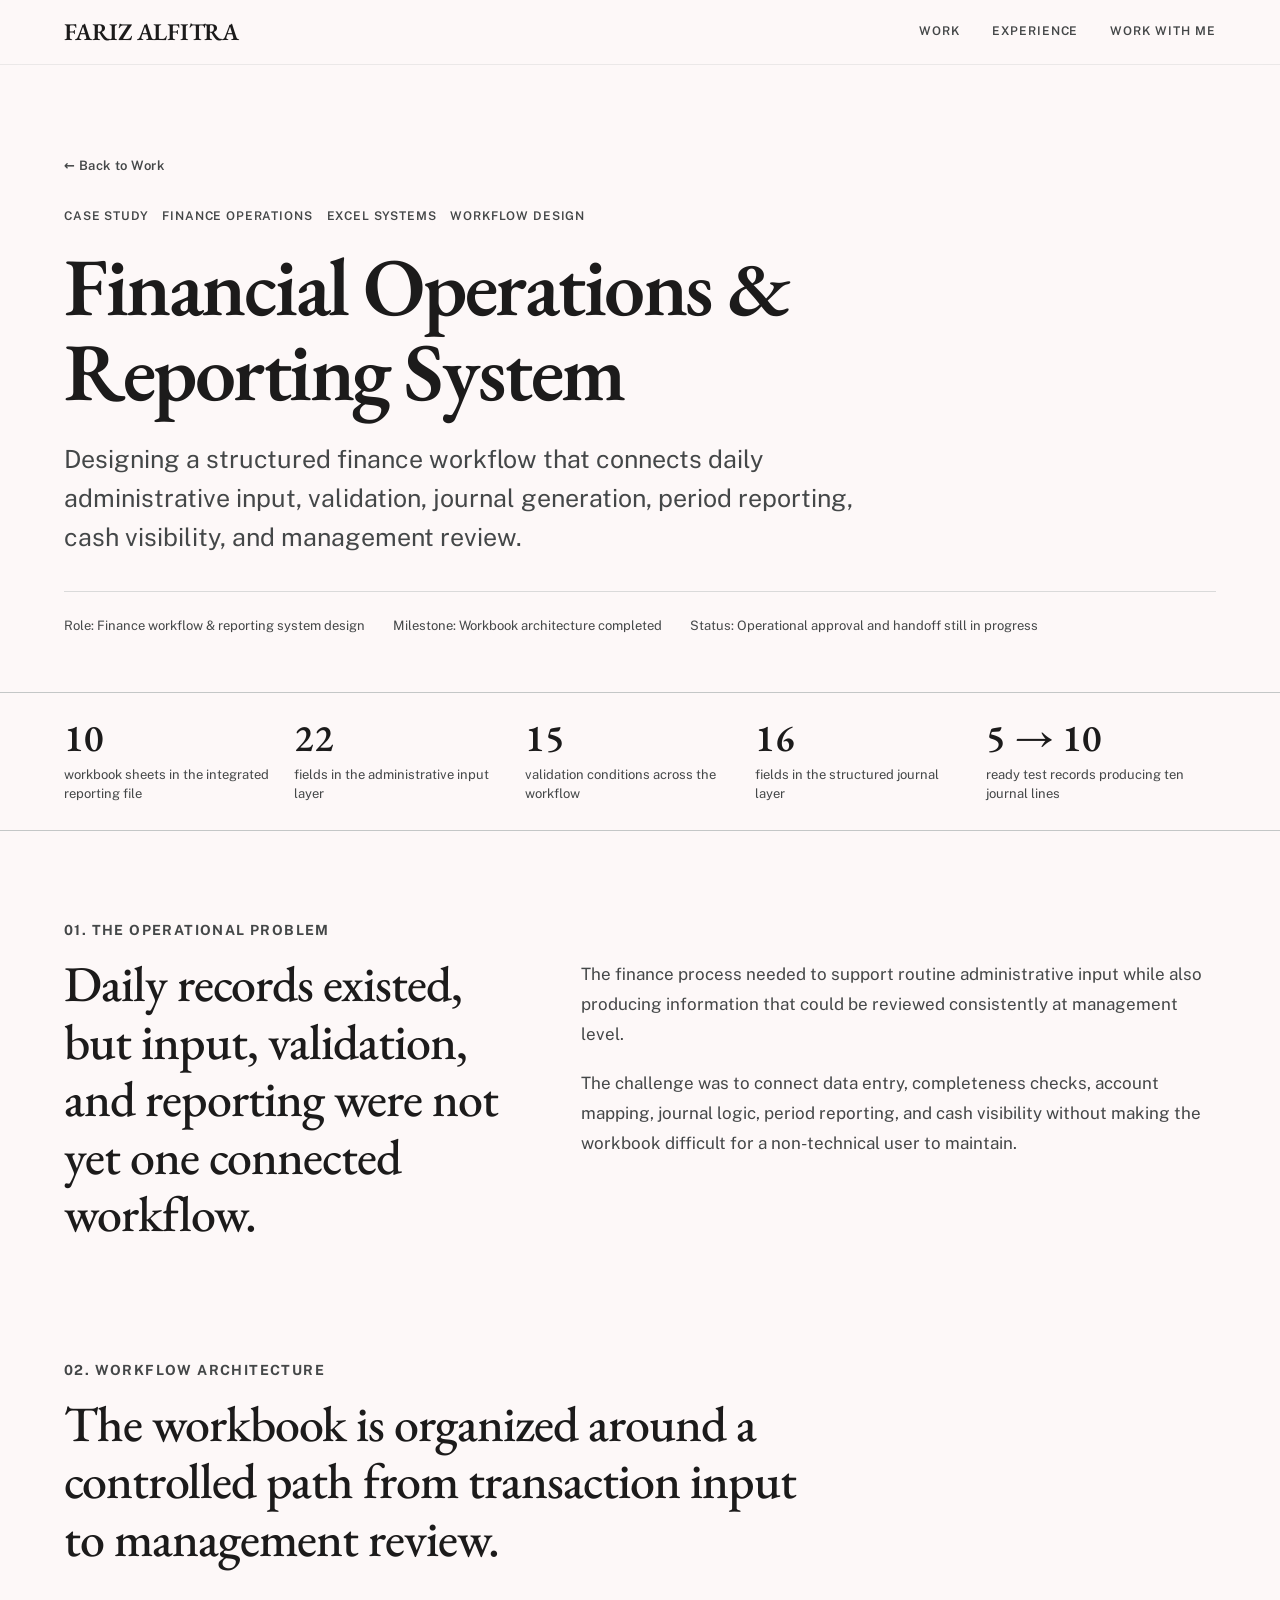
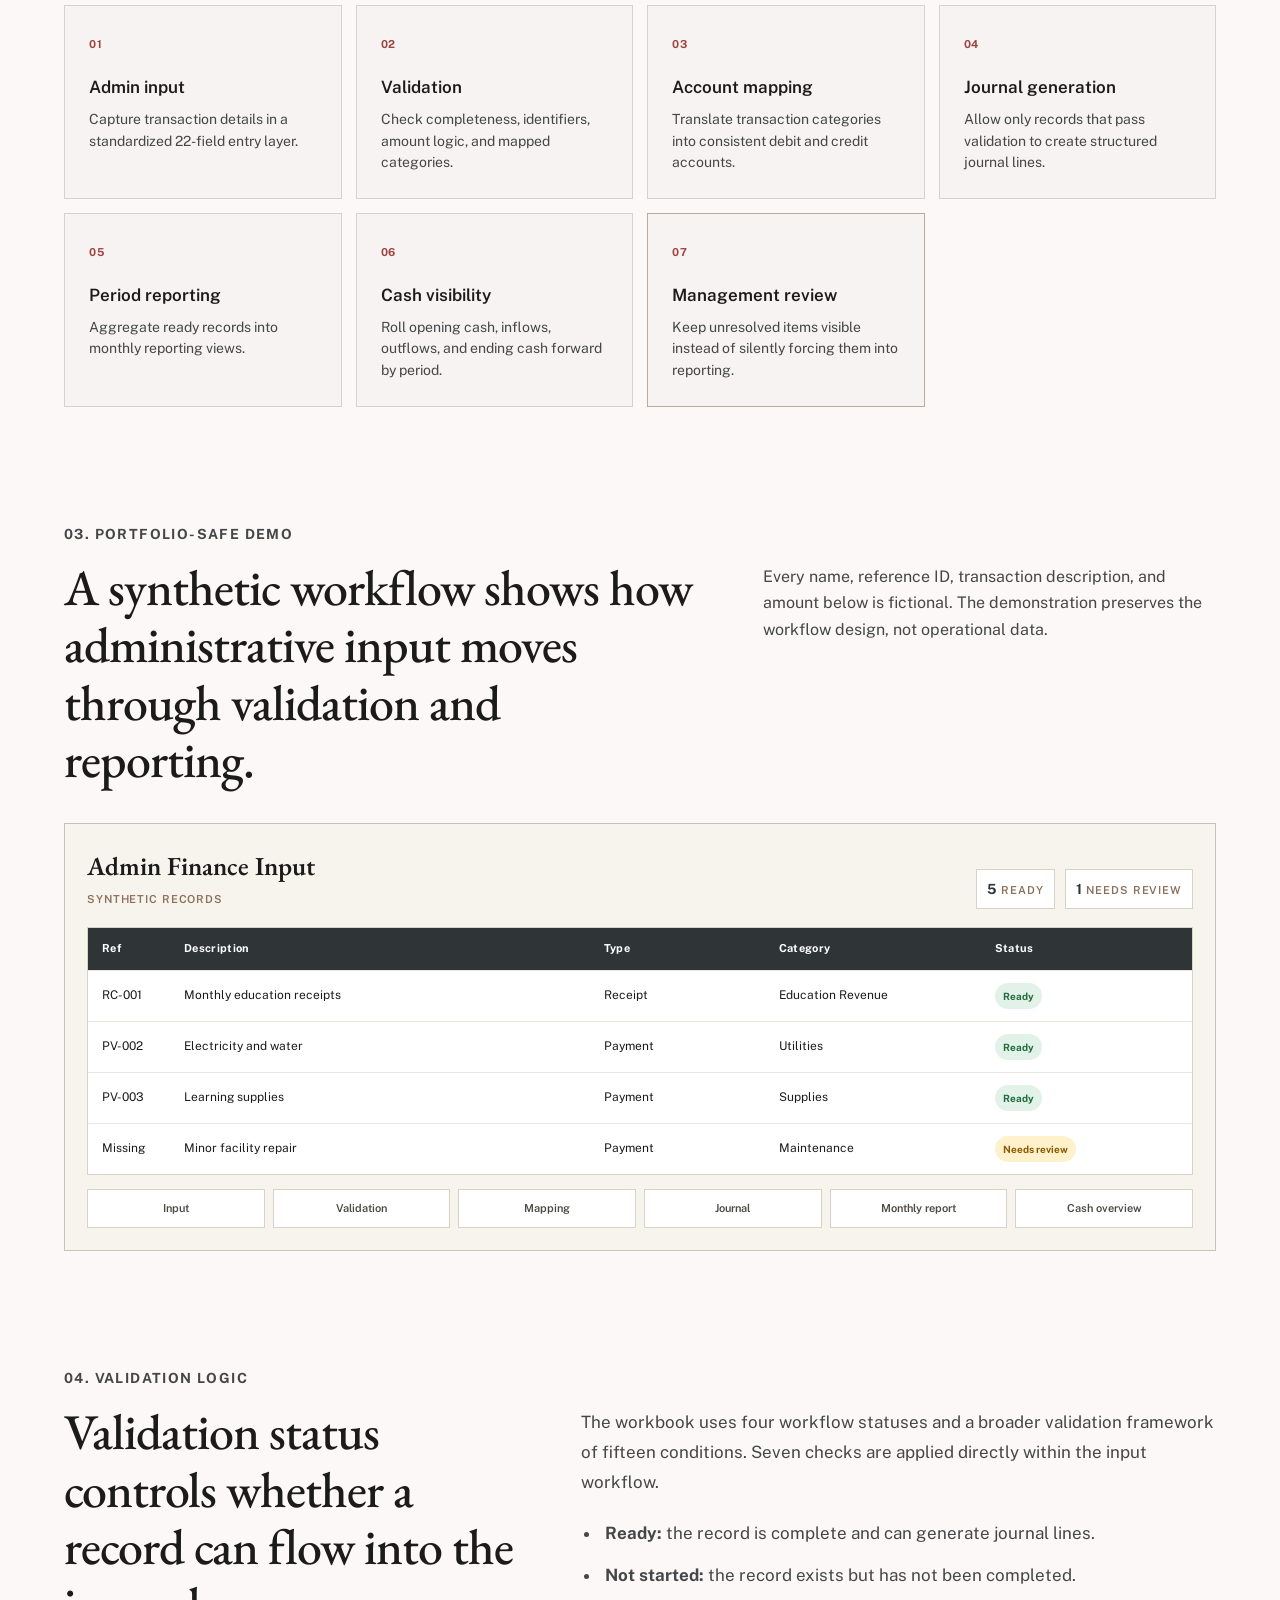
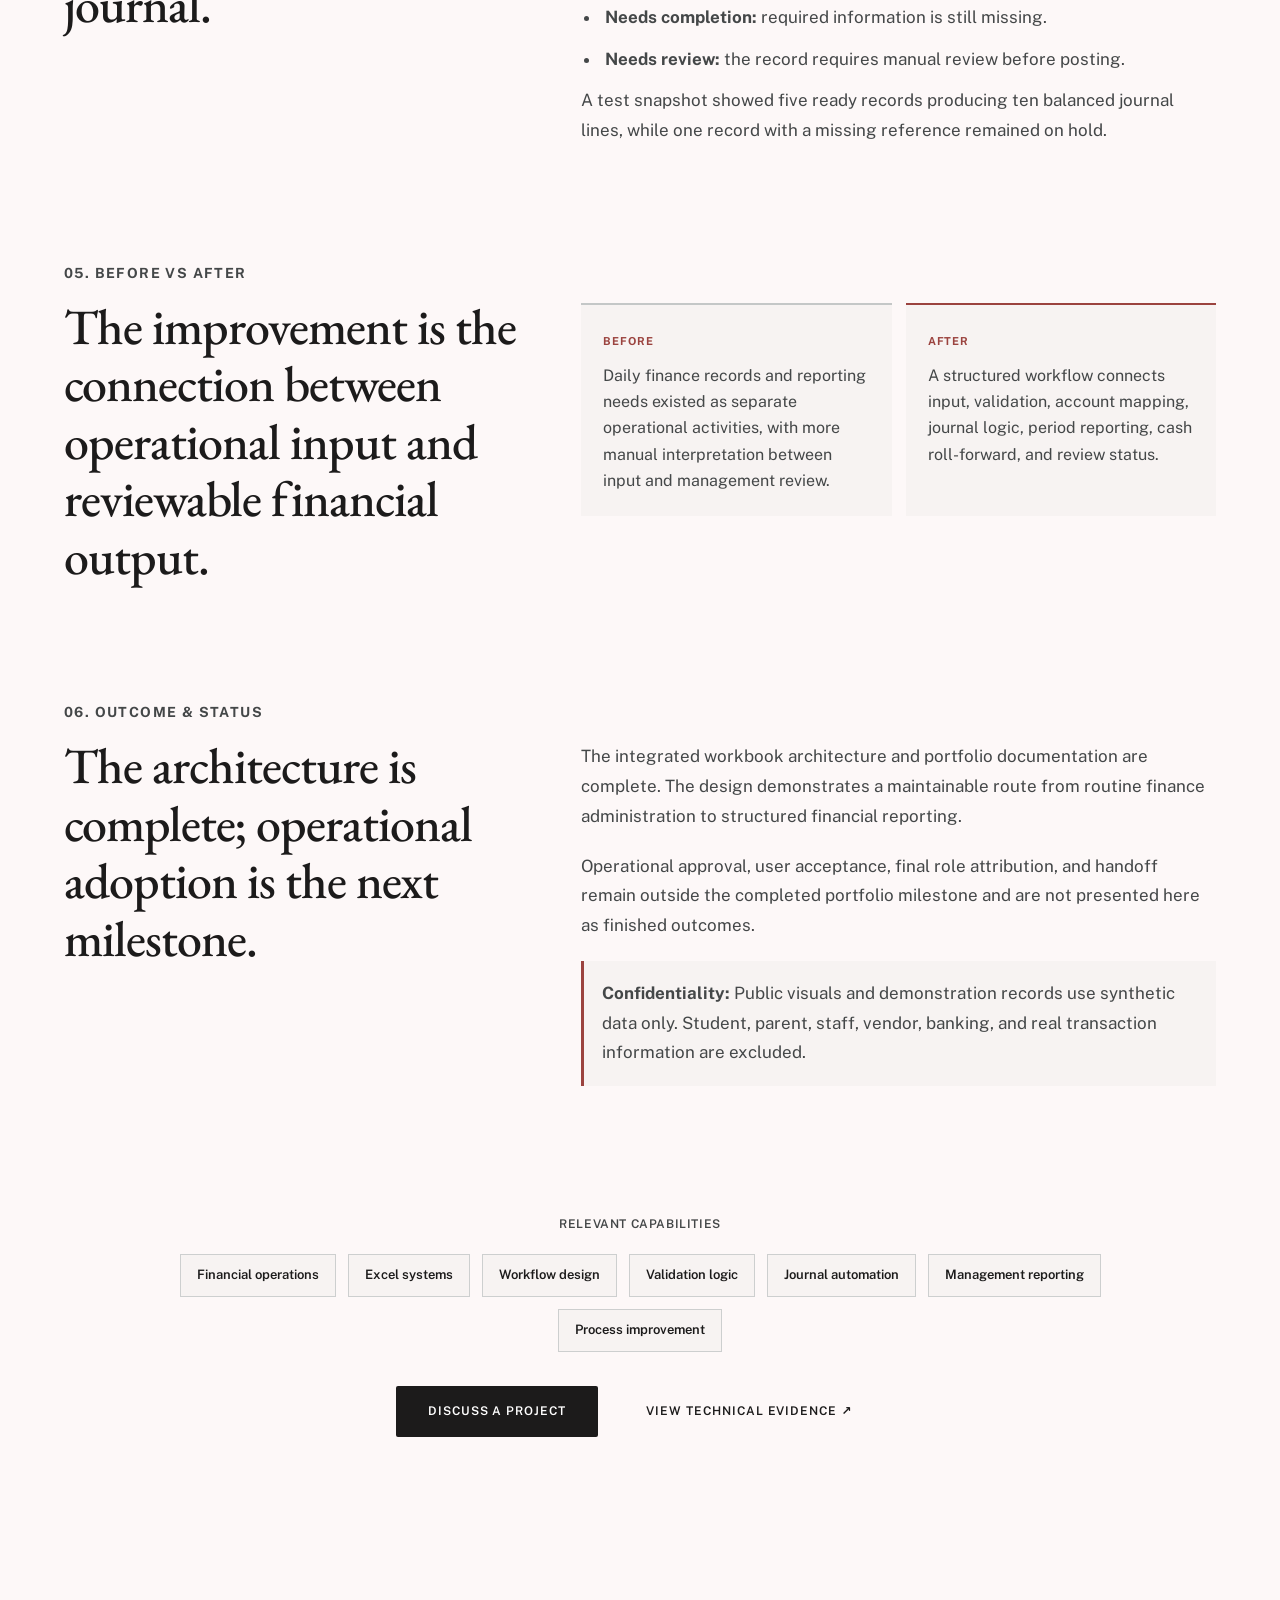
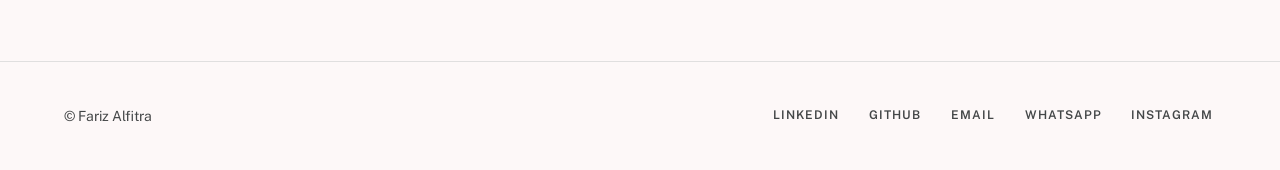
==== commit 9aa220af: "Rename Contact menu item to Work With Me on case-study pages Aligns the case-study navigation with t" ====
--- a/case-studies/financial-operations-reporting-system.html
+++ b/case-studies/financial-operations-reporting-system.html
@@ -19,7 +19,7 @@
       <div class="nav-links">
         <a href="../index.html#work">Work</a>
         <a href="../index.html#experience">Experience</a>
-        <a href="../index.html#contact">Contact</a>
+        <a href="../index.html#work-with-me">Work With Me</a>
       </div>
     </div>
   </nav>
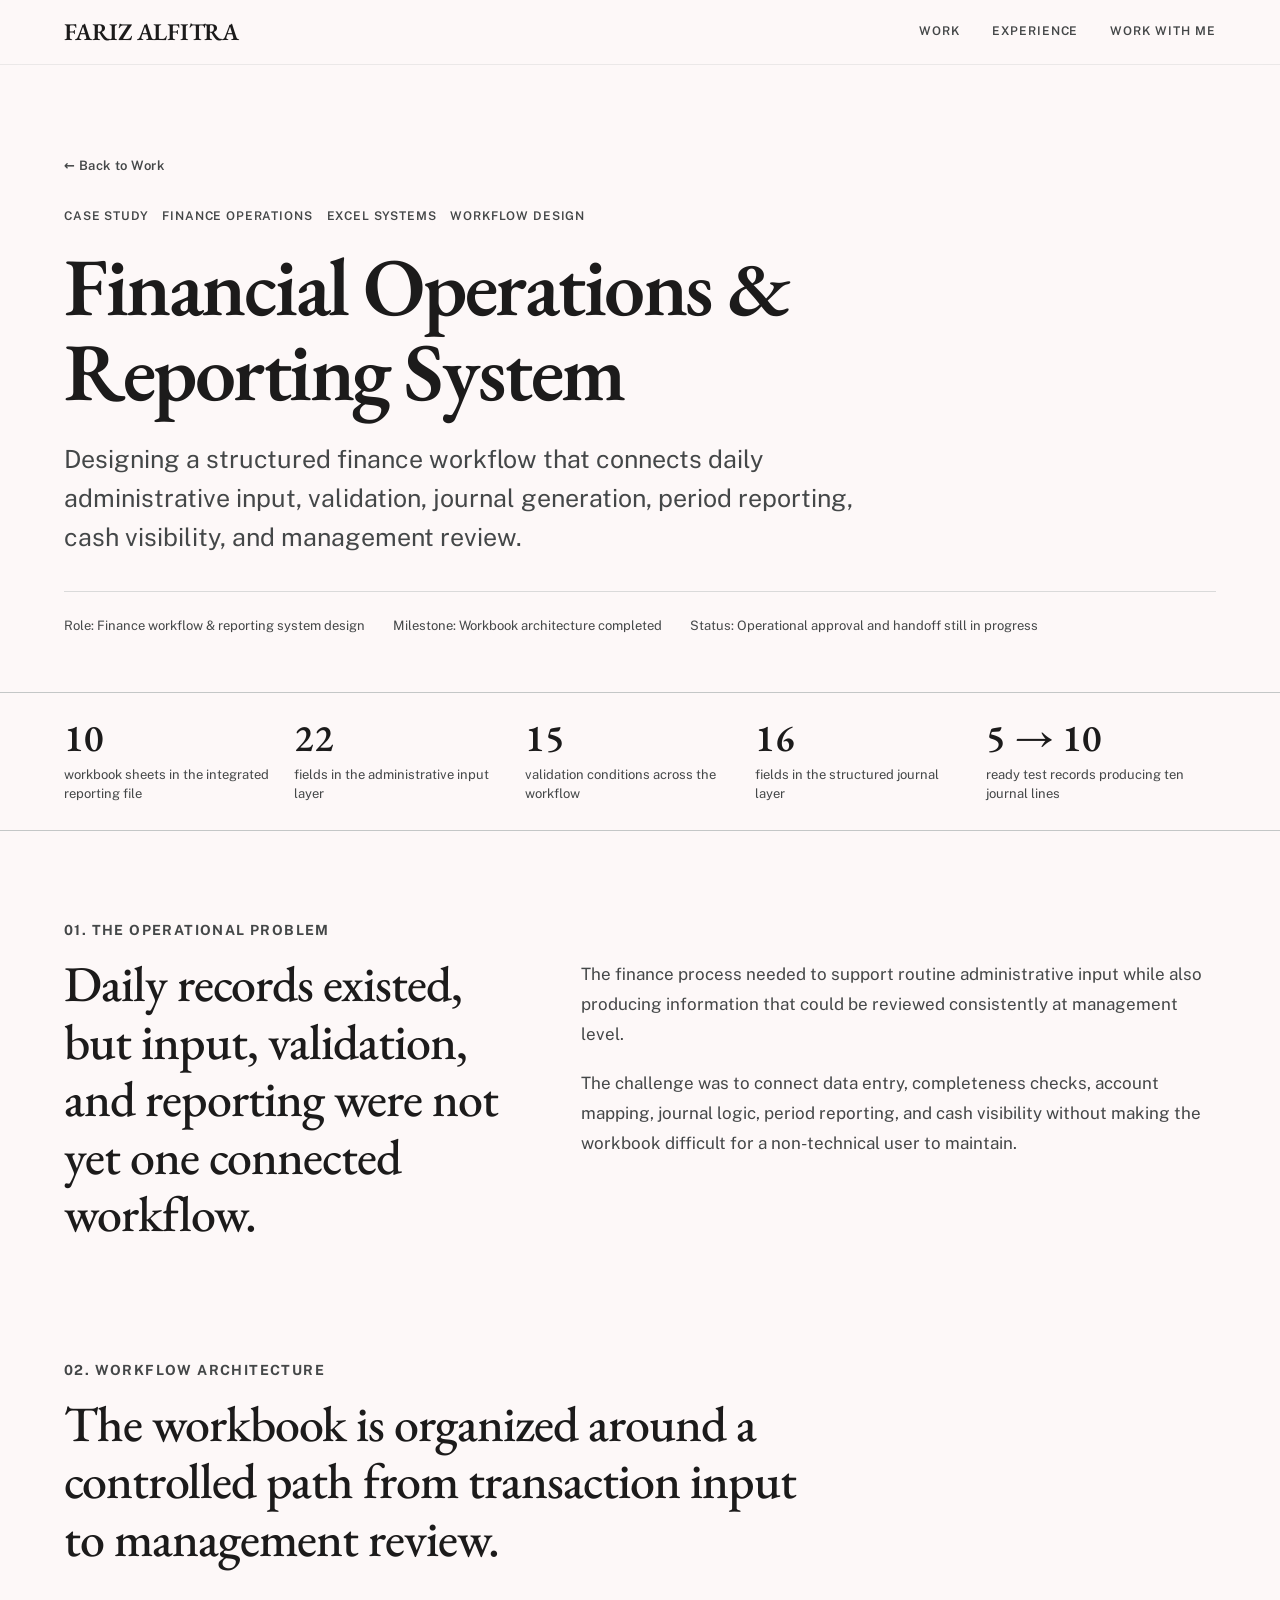
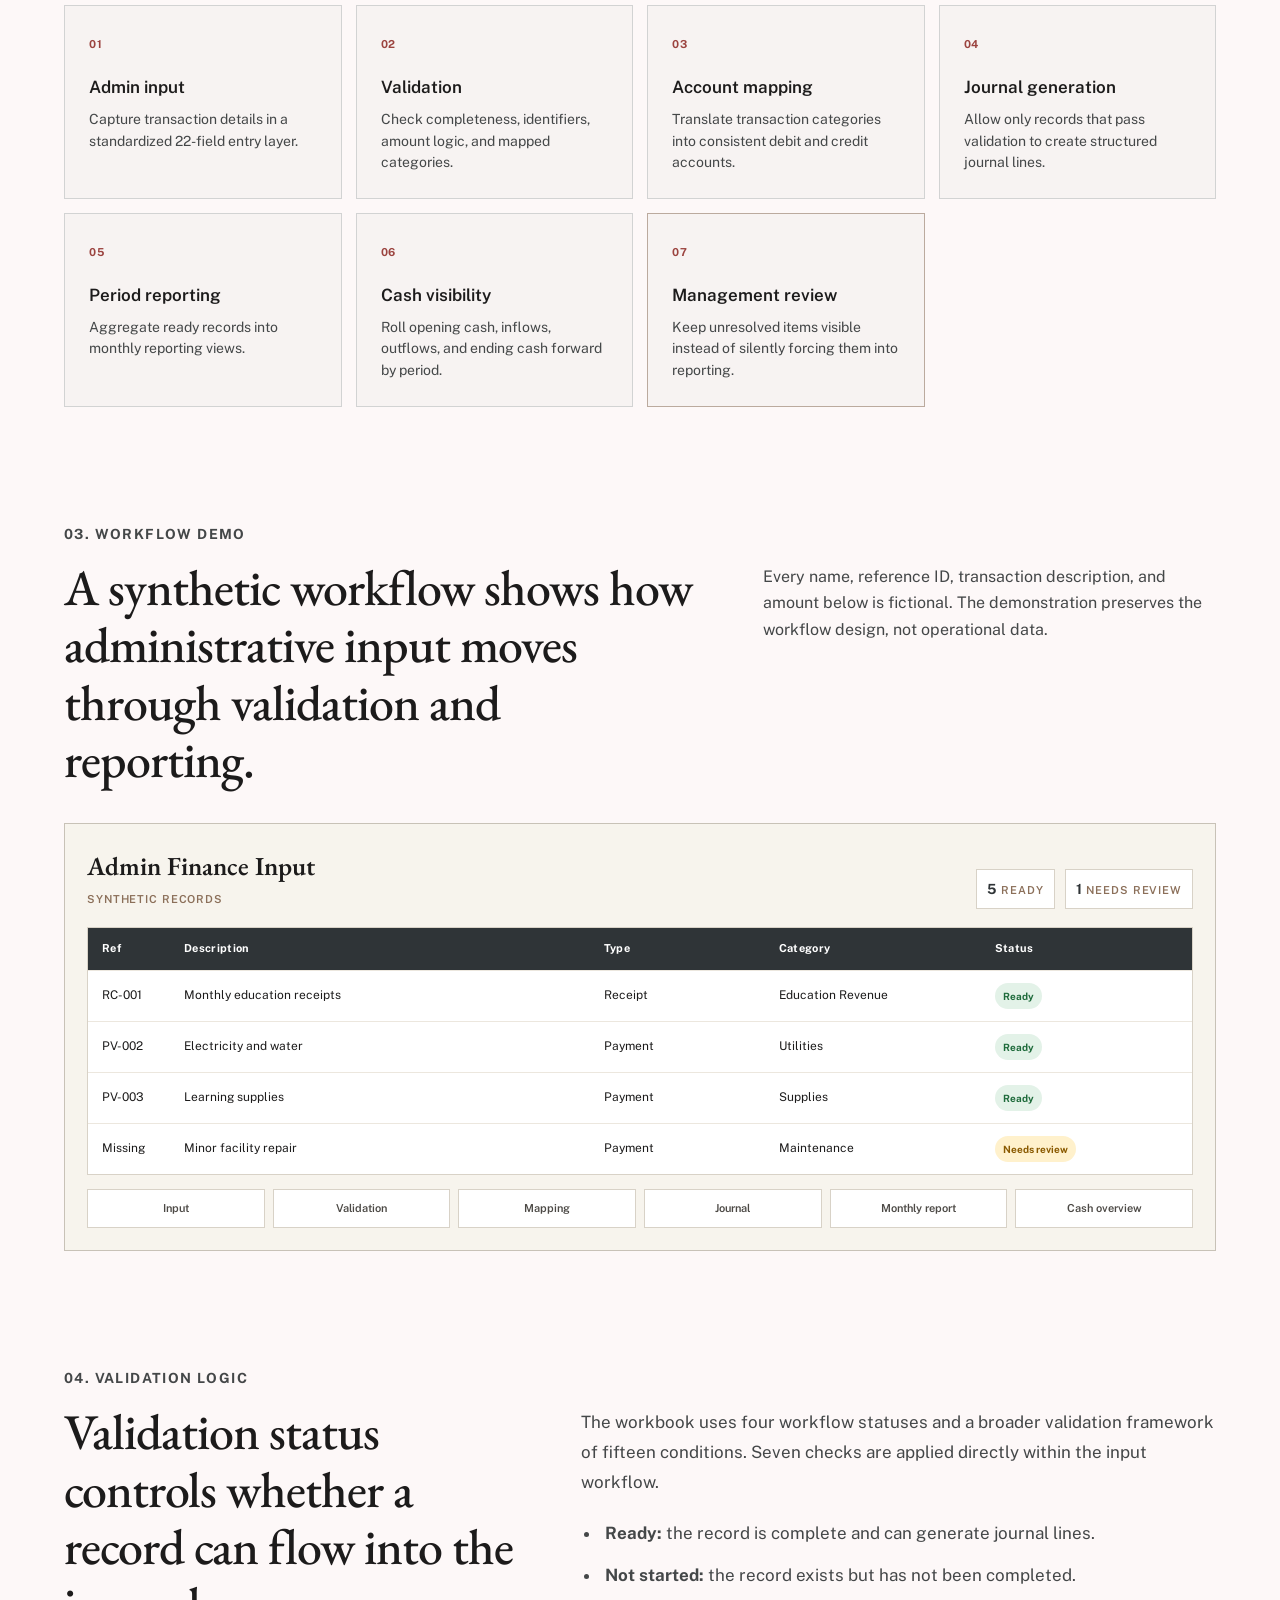
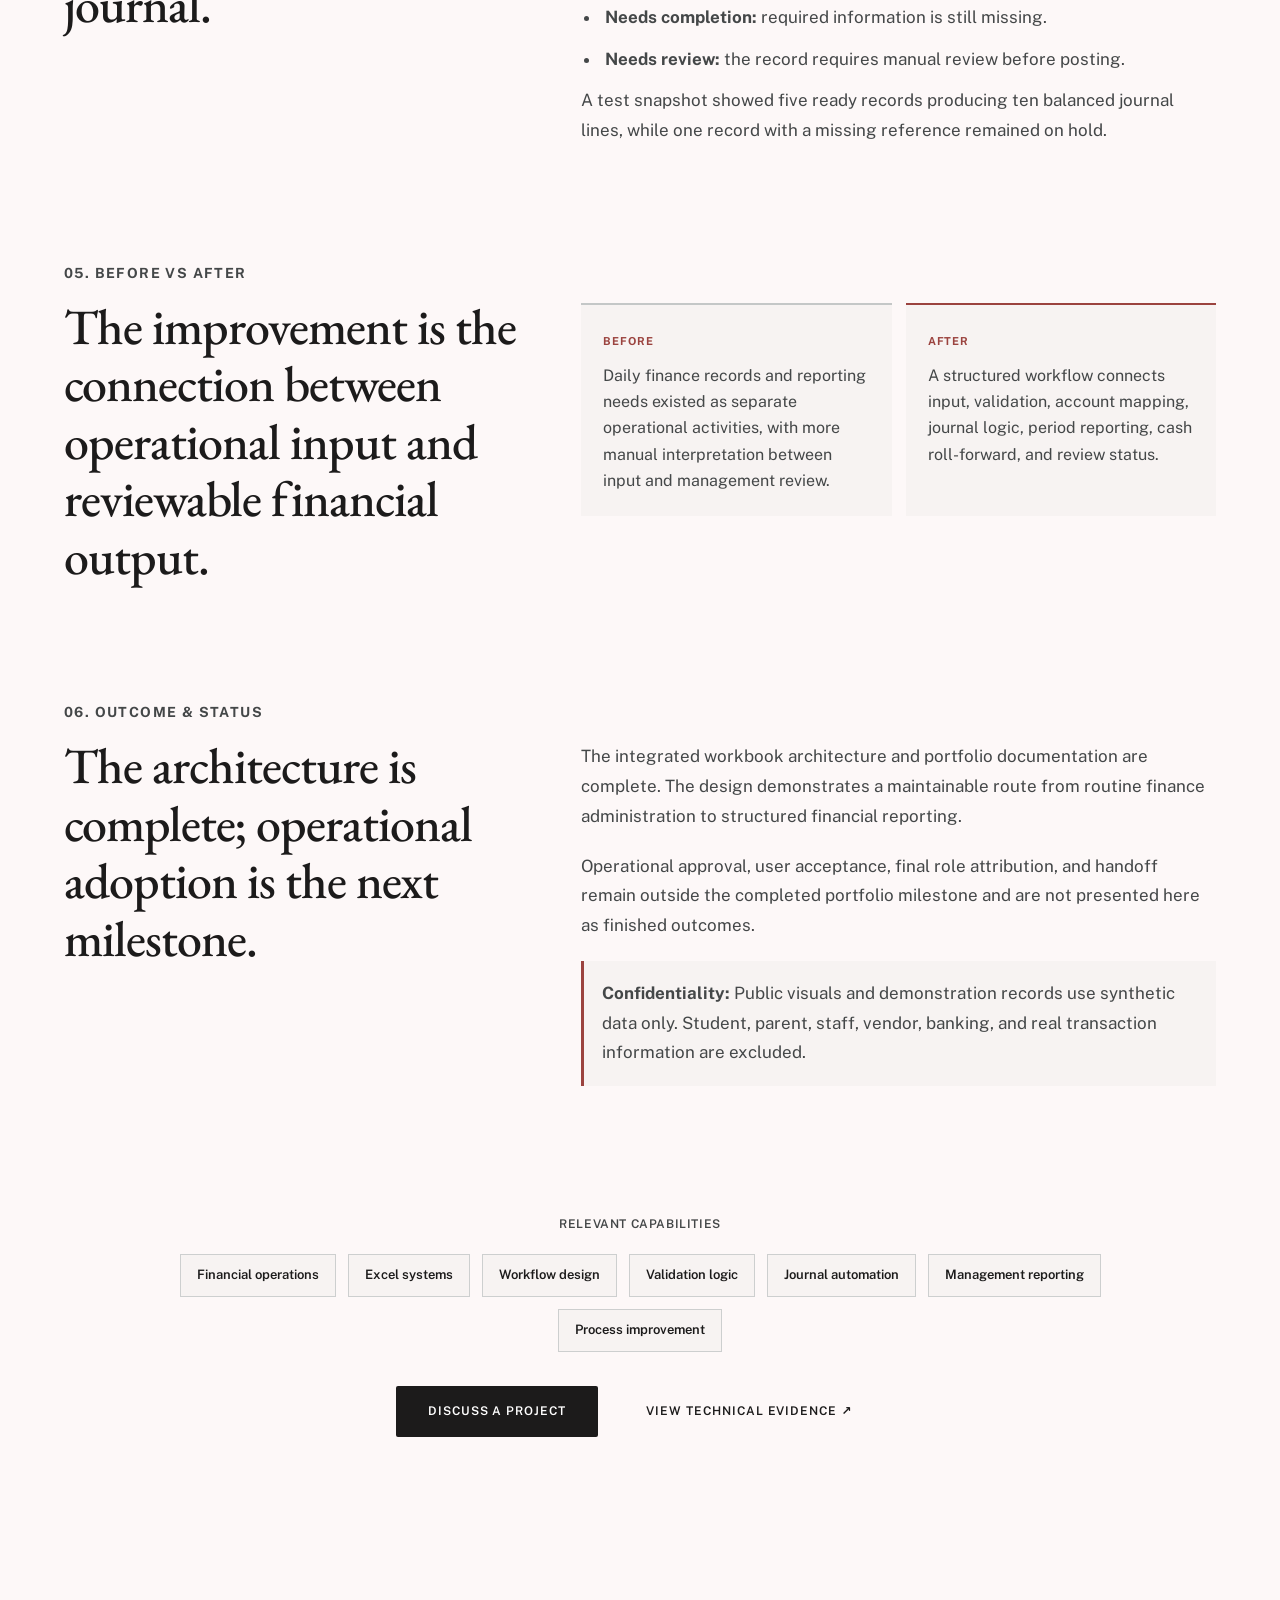
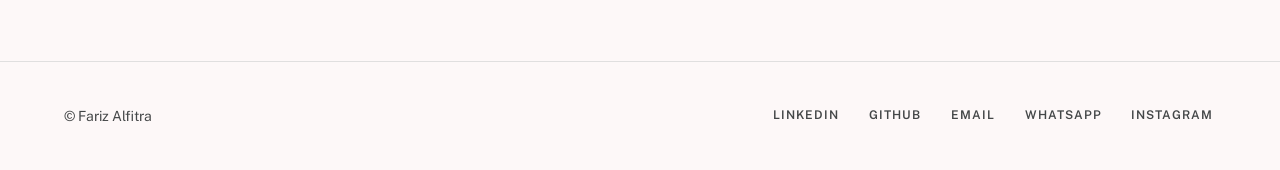
==== commit b317bffa: "Tighten portfolio copy and labels" ====
--- a/case-studies/financial-operations-reporting-system.html
+++ b/case-studies/financial-operations-reporting-system.html
@@ -80,7 +80,7 @@
     <section class="container case-section">
       <div class="case-section__head">
         <div class="case-section__intro">
-          <p class="section-number">03. Portfolio-Safe Demo</p>
+          <p class="section-number">03. Workflow Demo</p>
           <h2>A synthetic workflow shows how administrative input moves through validation and reporting.</h2>
         </div>
         <p>Every name, reference ID, transaction description, and amount below is fictional. The demonstration preserves the workflow design, not operational data.</p>
@@ -177,7 +177,7 @@
         <a href="https://www.linkedin.com/in/farizalfitra/" target="_blank" rel="noopener">LinkedIn</a>
         <a href="https://github.com/alfitraaa" target="_blank" rel="noopener">GitHub</a>
         <a href="mailto:farizalfitraaa@gmail.com">Email</a>
-        <a href="https://wa.me/621170067171" target="_blank" rel="noopener">WhatsApp</a>
+        <a href="https://wa.me/6281170067171" target="_blank" rel="noopener">WhatsApp</a>
         <a href="https://www.instagram.com/documenteddd/" target="_blank" rel="noopener">Instagram</a>
       </div>
     </div>
